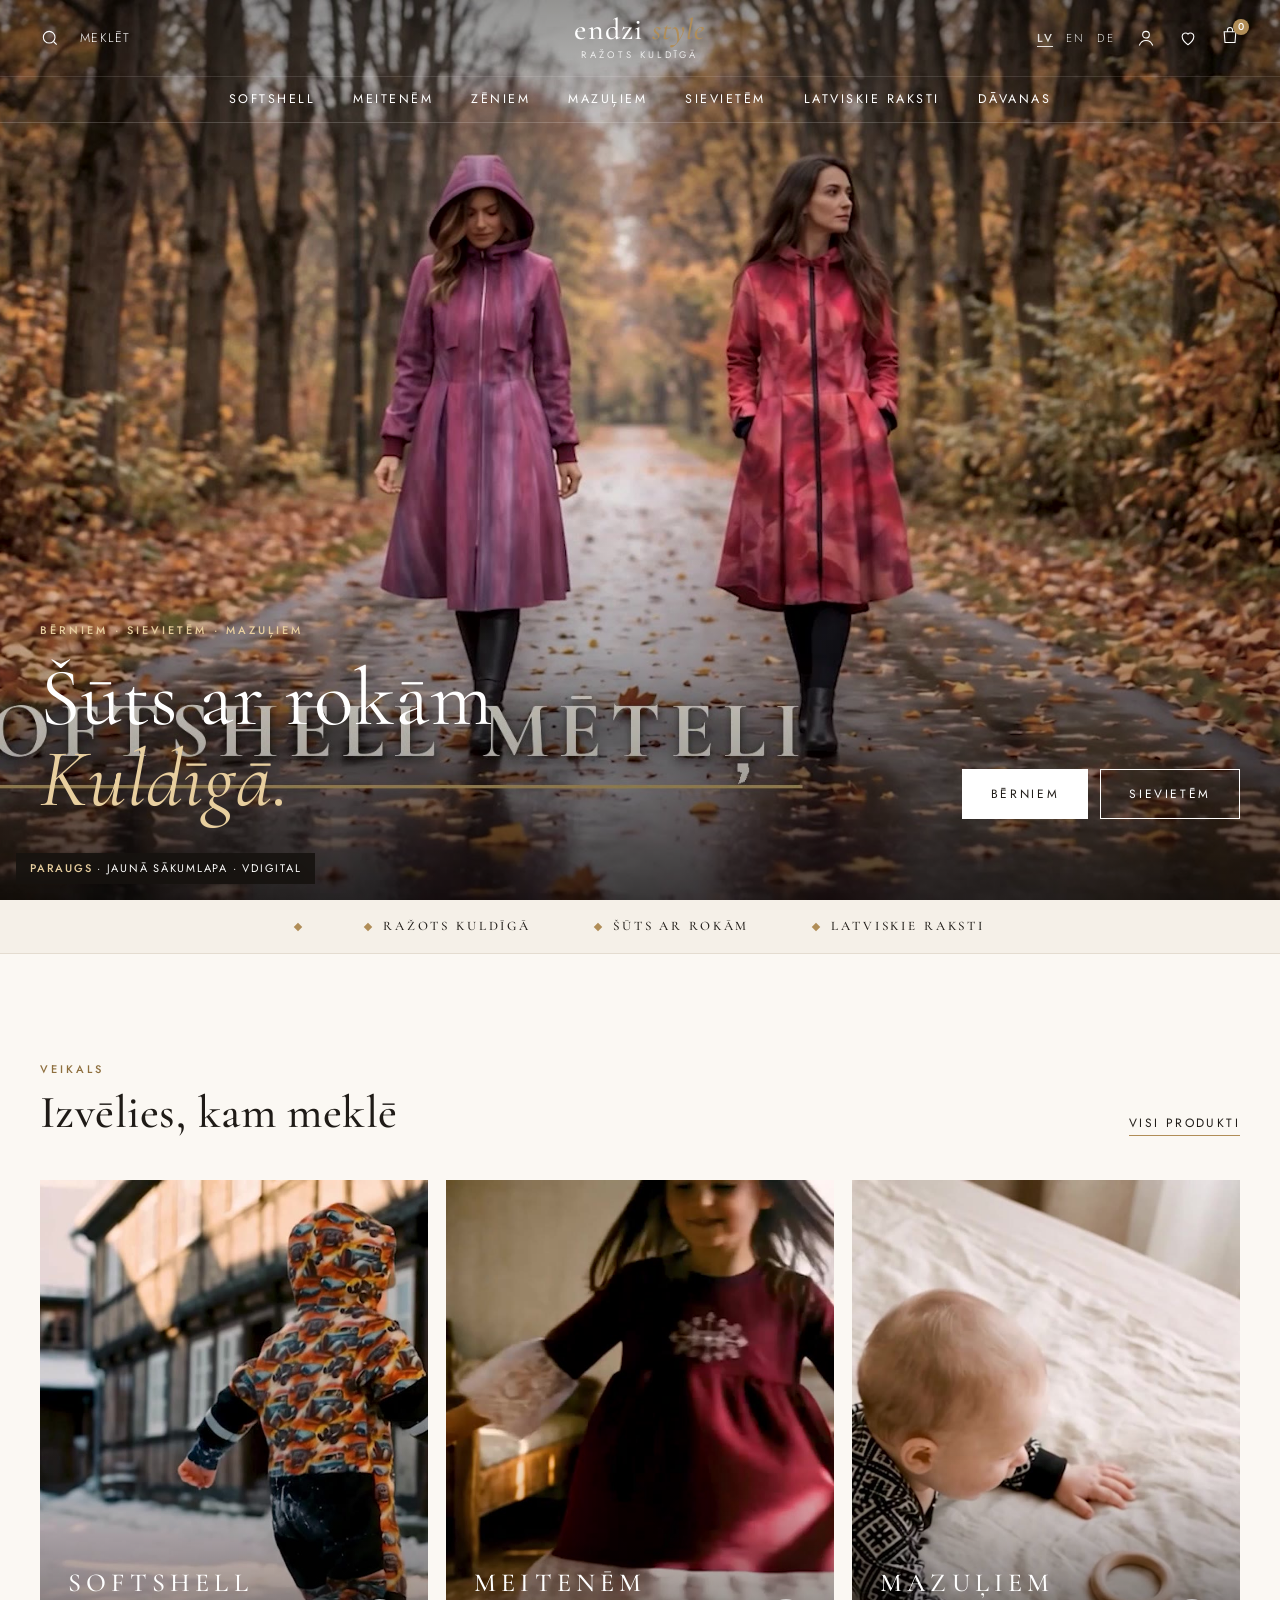
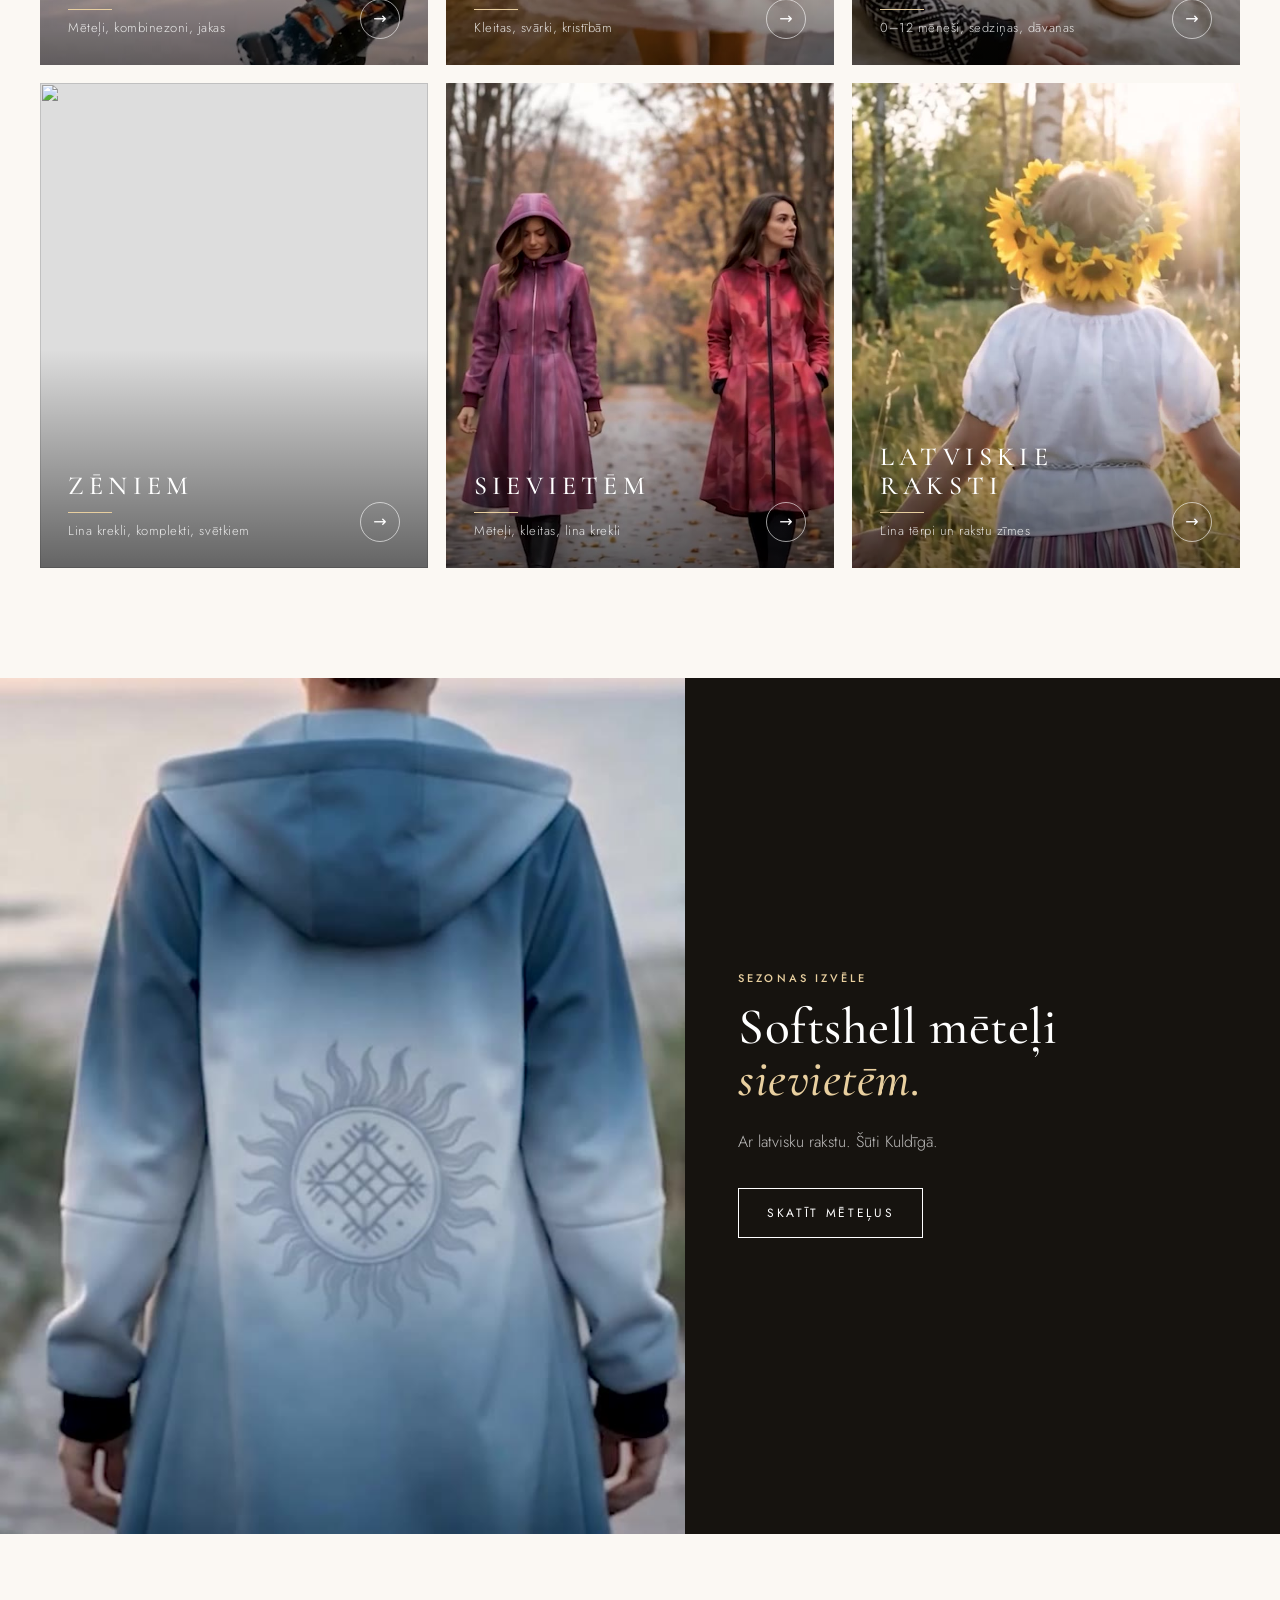
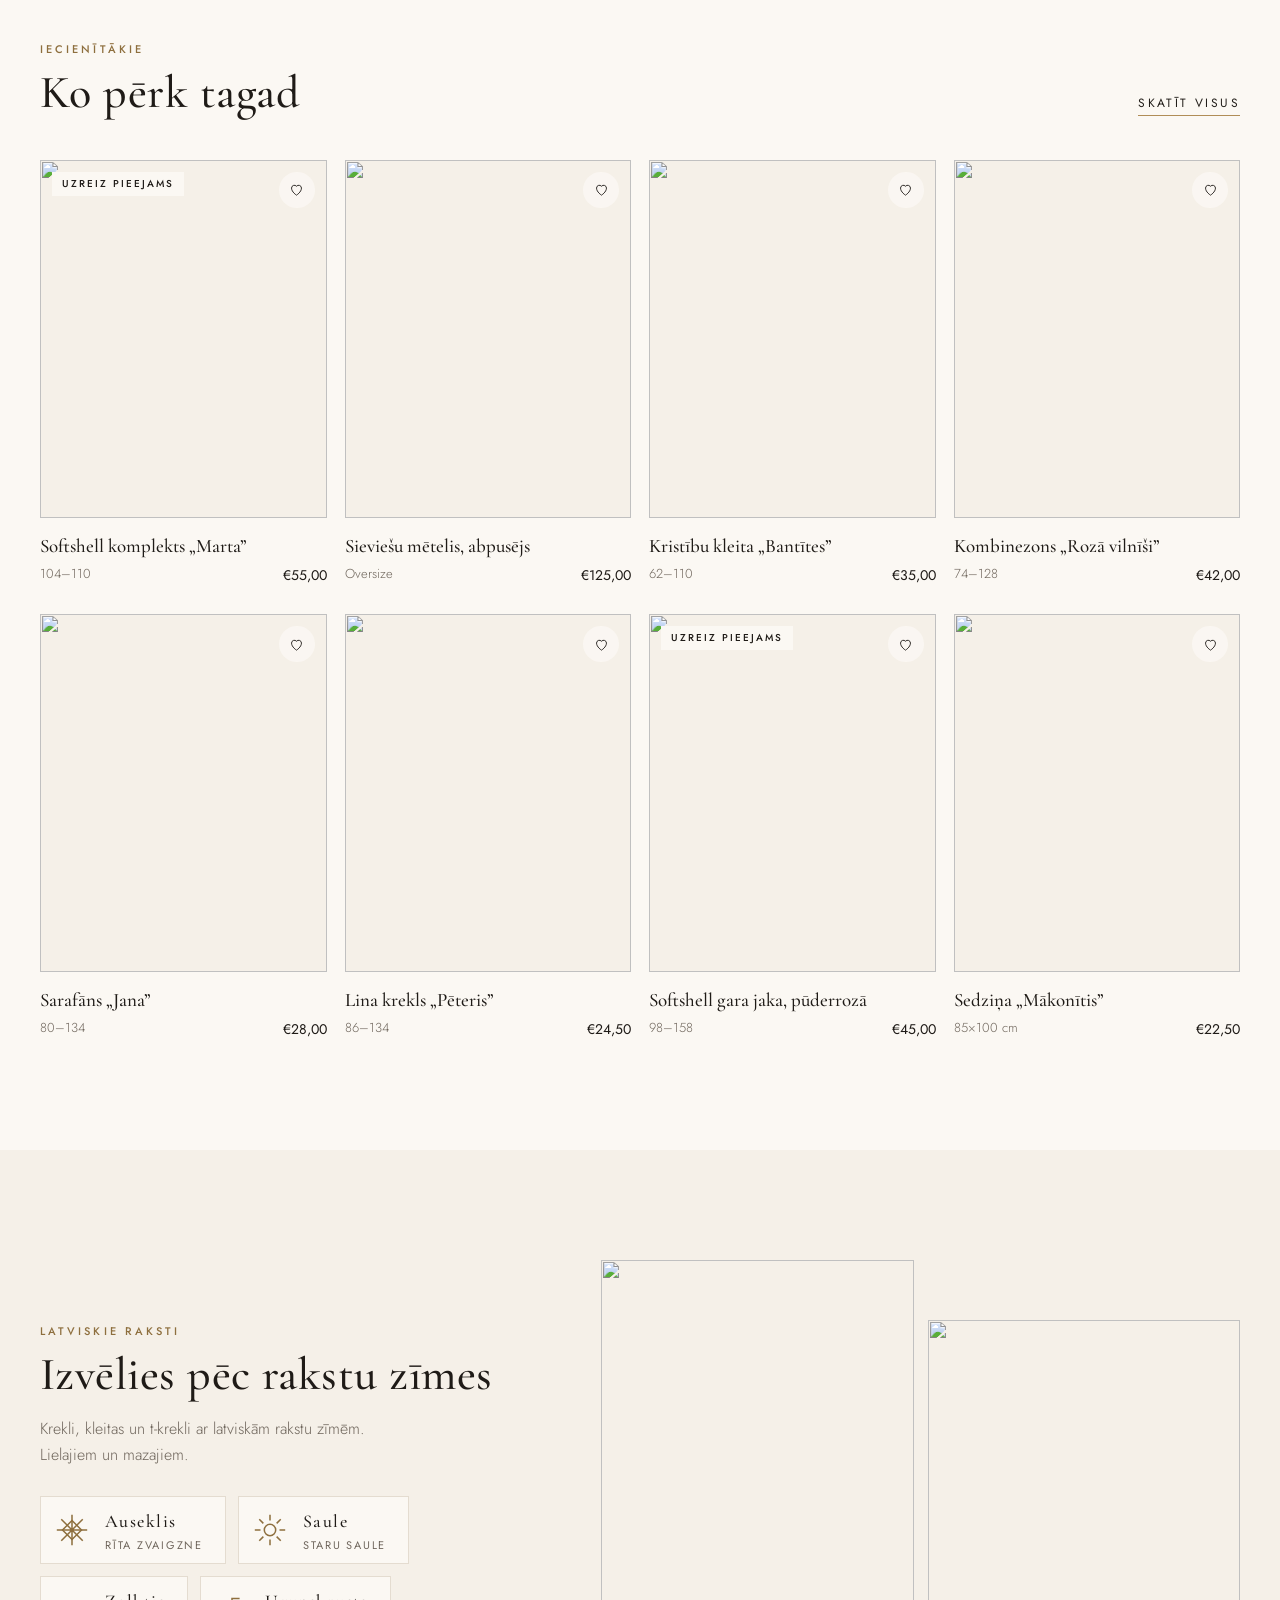
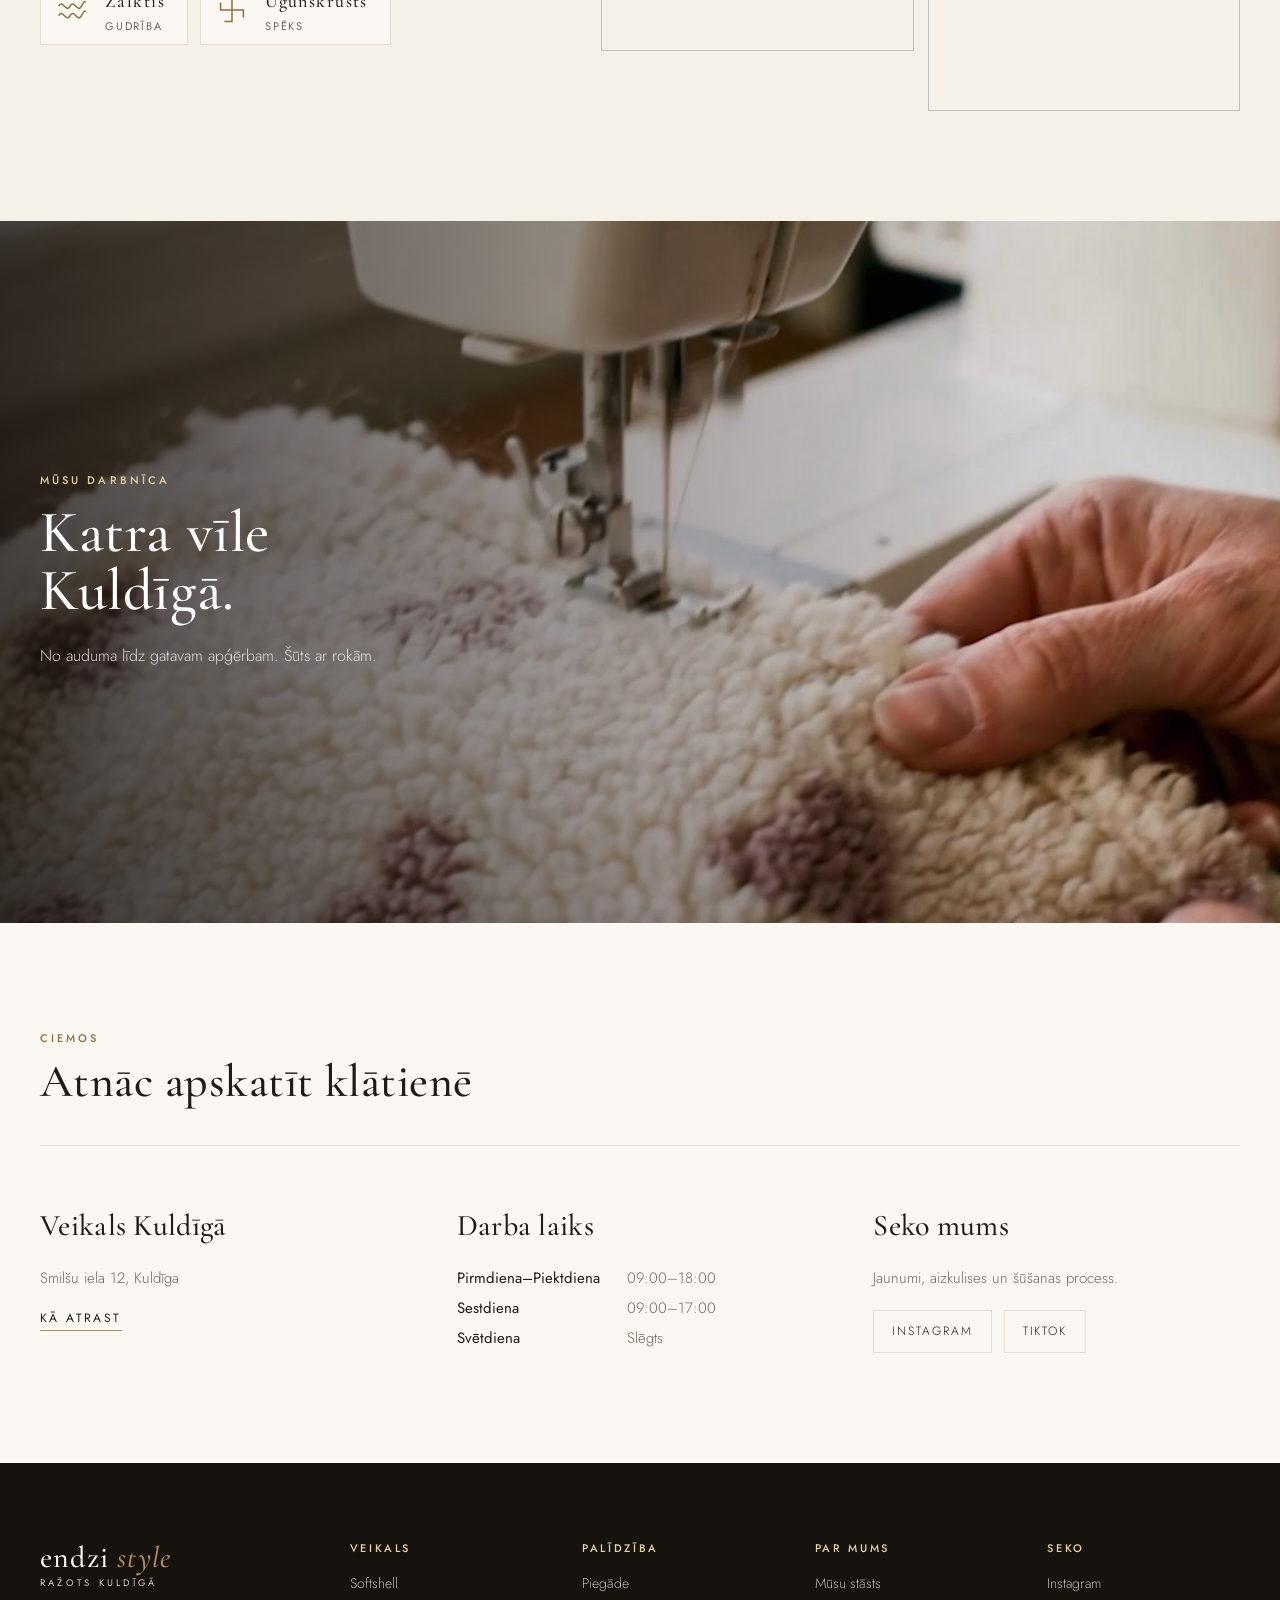
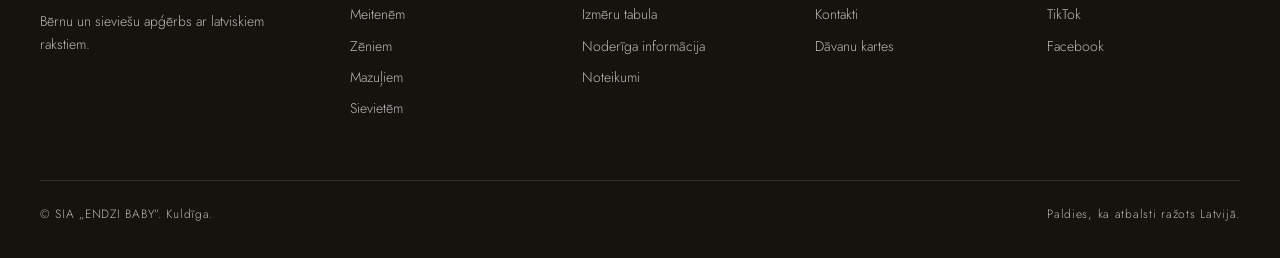
==== paraugi/endzistyle/index.html @ c37541f1 "Endzistyle homepage mockup (preview only, not linked from site) Co-Authored-By: Claude Opus 5.5 <nor" ====
<!doctype html>
<html lang="lv">
<head>
<meta charset="utf-8">
<meta name="robots" content="noindex,nofollow">
<meta name="viewport" content="width=device-width, initial-scale=1">
<title>Endzistyle — jaunās sākumlapas paraugs</title>
<link rel="preconnect" href="https://fonts.googleapis.com">
<link rel="preconnect" href="https://fonts.gstatic.com" crossorigin>
<link href="https://fonts.googleapis.com/css2?family=Cormorant+Garamond:ital,wght@0,400;0,500;0,600;1,400&family=Jost:wght@300;400;500&display=swap" rel="stylesheet">
<style>
:root{
  --cream:#F5F0E8; --paper:#FBF8F3; --ink:#1F1B17; --muted:#6F665C; --line:#E4DCD0;
  --gold:#B08D57; --gold-d:#8E6F3E; --dark:#16130F;
  --serif:"Cormorant Garamond",Georgia,serif; --sans:"Jost",system-ui,sans-serif;
}
*{box-sizing:border-box;margin:0;padding:0}
html{scroll-behavior:smooth}
body{background:var(--paper);color:var(--ink);font:300 16px/1.6 var(--sans);-webkit-font-smoothing:antialiased}
a{color:inherit;text-decoration:none}
img{display:block;width:100%;height:100%;object-fit:cover}
.wrap{max-width:1360px;margin:0 auto;padding:0 40px}
.eyebrow{font:500 11px/1 var(--sans);letter-spacing:.28em;text-transform:uppercase;color:var(--gold-d)}
h1,h2,h3{font-family:var(--serif);font-weight:500;letter-spacing:.01em}
.caps{font-family:var(--serif);text-transform:uppercase;letter-spacing:.18em;font-weight:500}

/* ---------- header ---------- */
header{position:fixed;inset:0 0 auto 0;z-index:50;transition:background .35s,color .35s,border-color .35s;color:#fff;border-bottom:1px solid rgba(255,255,255,.18)}
header.solid,header:hover{background:var(--paper);color:var(--ink);border-color:var(--line)}
.bar{display:grid;grid-template-columns:1fr auto 1fr;align-items:center;height:76px}
.logo{display:flex;flex-direction:column;align-items:center;line-height:1}
.logo .mark{font:500 30px/1 var(--serif);letter-spacing:.04em}
.logo .mark i{font-style:italic;color:var(--gold)}
.logo small{font:400 9.5px/1 var(--sans);letter-spacing:.34em;text-transform:uppercase;margin-top:6px;opacity:.8}
.tools{display:flex;justify-content:flex-end;gap:22px;align-items:center;font-size:13px}
.tools .lang{letter-spacing:.12em;font-size:11.5px;opacity:.85}
.tools .lang b{font-weight:500;border-bottom:1px solid currentColor}
.ico{width:20px;height:20px;stroke:currentColor;fill:none;stroke-width:1.3;cursor:pointer}
.cart{position:relative}
.cart span{position:absolute;top:-6px;right:-9px;background:var(--gold);color:#fff;font-size:10px;width:16px;height:16px;border-radius:50%;display:grid;place-items:center;font-weight:500}
.burger{display:none}
.left{display:flex;gap:20px;align-items:center;font-size:12.5px;letter-spacing:.1em;text-transform:uppercase}
nav.main{display:flex;justify-content:center;gap:38px;height:46px;align-items:center;border-top:1px solid rgba(255,255,255,.12)}
header.solid nav.main,header:hover nav.main{border-color:var(--line)}
nav.main>div{height:100%;display:flex;align-items:center}
nav.main>div>a{font:400 12.5px/1 var(--sans);letter-spacing:.2em;text-transform:uppercase;padding:6px 0;border-bottom:1px solid transparent;transition:border-color .2s}
nav.main>div:hover>a{border-color:var(--gold)}
nav.main .sale{color:var(--gold)}
.mega{position:absolute;left:0;right:0;top:122px;background:var(--paper);color:var(--ink);border-bottom:1px solid var(--line);opacity:0;visibility:hidden;transform:translateY(-6px);transition:.25s;box-shadow:0 30px 40px -30px rgba(0,0,0,.25)}
nav.main>div:hover .mega{opacity:1;visibility:visible;transform:none}
.mega .wrap{display:grid;grid-template-columns:1fr 1fr 1.1fr 1.1fr;gap:40px;padding-top:36px;padding-bottom:40px}
.mega h4{font:500 11px/1 var(--sans);letter-spacing:.26em;text-transform:uppercase;color:var(--gold-d);margin-bottom:18px}
.mega ul{list-style:none;display:grid;gap:11px;font-size:15px}
.mega ul a:hover{color:var(--gold-d)}
.mega .pic{position:relative;aspect-ratio:4/3;overflow:hidden}
.mega .pic span{position:absolute;left:16px;bottom:14px;color:#fff;font:500 15px/1 var(--serif);letter-spacing:.18em;text-transform:uppercase;text-shadow:0 1px 10px rgba(0,0,0,.4)}

/* ---------- hero ---------- */
.hero{position:relative;height:100vh;min-height:620px;background:var(--dark);overflow:hidden}
.hero video{position:absolute;inset:0;width:100%;height:100%;object-fit:cover}
.hero::after{content:"";position:absolute;inset:0;background:linear-gradient(180deg,rgba(0,0,0,.42) 0%,rgba(0,0,0,0) 30%,rgba(0,0,0,0) 55%,rgba(0,0,0,.5) 100%)}
.hero .copy{position:absolute;z-index:2;left:0;right:0;bottom:9vh;color:#fff}
.hero h1{font-size:clamp(44px,6.4vw,96px);line-height:.98;font-weight:400;max-width:12ch}
.hero h1 i{color:#E8CF9F}
.hero .row{display:flex;justify-content:space-between;align-items:flex-end;gap:30px;flex-wrap:wrap}
.btns{display:flex;gap:12px;flex-wrap:wrap}
.btn{display:inline-flex;align-items:center;gap:10px;height:50px;padding:0 28px;font:400 12px/1 var(--sans);letter-spacing:.22em;text-transform:uppercase;border:1px solid currentColor;transition:.25s}
.btn.fill{background:#fff;color:var(--ink);border-color:#fff}
.btn.fill:hover{background:var(--gold);border-color:var(--gold);color:#fff}
.btn.ghost:hover{background:rgba(255,255,255,.12)}
.btn.dark{background:var(--ink);color:#fff;border-color:var(--ink)}
.btn.dark:hover{background:var(--gold);border-color:var(--gold)}
.sound{position:absolute;z-index:3;right:40px;top:142px;color:#fff;font-size:11px;letter-spacing:.2em;text-transform:uppercase;opacity:.75;cursor:pointer;display:flex;gap:8px;align-items:center}

/* ---------- trust ---------- */
.trust{border-bottom:1px solid var(--line);background:var(--cream)}
.trust .wrap{display:flex;justify-content:center;gap:64px;padding-top:20px;padding-bottom:20px;flex-wrap:wrap}
.trust div{display:flex;align-items:center;gap:12px;font:500 13px/1 var(--serif);letter-spacing:.22em;text-transform:uppercase}
.trust div::before{content:"";width:6px;height:6px;background:var(--gold);transform:rotate(45deg)}

/* ---------- sections ---------- */
section{padding:110px 0}
.head{display:flex;justify-content:space-between;align-items:flex-end;margin-bottom:44px;gap:20px}
.head h2{font-size:clamp(34px,3.6vw,54px);line-height:1.02;margin-top:14px}
.link{font:400 12px/1 var(--sans);letter-spacing:.2em;text-transform:uppercase;border-bottom:1px solid var(--gold);padding-bottom:6px;white-space:nowrap}

/* categories */
.cats{display:grid;grid-template-columns:repeat(3,1fr);gap:18px}
.cat{position:relative;overflow:hidden;aspect-ratio:4/5;background:#ddd}
.cat img{transition:transform 1.2s cubic-bezier(.2,.7,.2,1)}
.cat:hover img{transform:scale(1.05)}
.cat::after{content:"";position:absolute;inset:0;background:linear-gradient(180deg,rgba(0,0,0,0) 55%,rgba(0,0,0,.55))}
.cat .t{position:absolute;z-index:2;left:28px;right:28px;bottom:26px;color:#fff;display:flex;justify-content:space-between;align-items:flex-end}
.cat h3{font-size:26px;letter-spacing:.2em;text-transform:uppercase;line-height:1.1}
.cat h3::after{content:"";display:block;width:44px;height:1px;background:#E8CF9F;margin-top:12px;transition:width .4s}
.cat:hover h3::after{width:90px}
.cat p{font-size:13px;opacity:.85;margin-top:8px;letter-spacing:.04em}
.cat .arr{width:40px;height:40px;border:1px solid rgba(255,255,255,.6);border-radius:50%;display:grid;place-items:center;flex:none;transition:.25s}
.cat:hover .arr{background:#fff;color:var(--ink)}

/* products */
.prods{display:grid;grid-template-columns:repeat(4,1fr);gap:28px 18px}
.p .img{position:relative;aspect-ratio:4/5;overflow:hidden;background:var(--cream)}
.p .img img{transition:transform .9s}
.p:hover .img img{transform:scale(1.04)}
.p .fav{position:absolute;top:12px;right:12px;width:36px;height:36px;border-radius:50%;background:rgba(251,248,243,.9);display:grid;place-items:center;cursor:pointer}
.p .fav.on svg{fill:var(--gold);stroke:var(--gold)}
.p .tag{position:absolute;left:12px;top:12px;background:var(--paper);font:500 10px/1 var(--sans);letter-spacing:.2em;text-transform:uppercase;padding:7px 10px}
.p .add{position:absolute;left:12px;right:12px;bottom:12px;height:44px;background:var(--ink);color:#fff;border:0;font:400 11px/1 var(--sans);letter-spacing:.22em;text-transform:uppercase;cursor:pointer;opacity:0;transform:translateY(8px);transition:.25s}
.p:hover .add{opacity:1;transform:none}
.p .add.done{background:var(--gold)}
.p h4{font:500 19px/1.25 var(--serif);margin-top:16px}
.p .meta{display:flex;justify-content:space-between;color:var(--muted);font-size:13px;margin-top:6px}
.p .meta b{color:var(--ink);font-weight:400;font-size:14px}

/* editorial split */
.split{display:grid;grid-template-columns:1.15fr 1fr;min-height:720px;background:var(--dark);color:#fff}
.split .media{position:relative;overflow:hidden}
.split .txt{display:flex;flex-direction:column;justify-content:center;padding:80px 9%}
.split h2{font-size:clamp(38px,4vw,62px);line-height:1;margin:18px 0 24px}
.split h2 i{color:#E8CF9F}
.split p{color:rgba(255,255,255,.72);max-width:42ch;margin-bottom:34px}
.split .btn{align-self:flex-start;color:#fff}
.split .btn:hover{background:#fff;color:var(--ink)}

/* raksti */
.raksti{background:var(--cream)}
.chips{display:flex;flex-wrap:wrap;gap:12px;margin-top:8px}
.chip{display:flex;align-items:center;gap:14px;padding:12px 22px 12px 12px;border:1px solid var(--line);background:var(--paper);transition:.2s}
.chip:hover{border-color:var(--gold)}
.chip svg{width:38px;height:38px;stroke:var(--gold-d);fill:none;stroke-width:1.6}
.chip span{font:500 18px/1 var(--serif);letter-spacing:.08em}
.chip small{display:block;font:400 11px/1 var(--sans);letter-spacing:.16em;text-transform:uppercase;color:var(--muted);margin-top:6px}
.raksti .grid{display:grid;grid-template-columns:1fr 1.3fr;gap:70px;align-items:center}
.raksti .ph{display:grid;grid-template-columns:1fr 1fr;gap:14px}
.raksti .ph div{aspect-ratio:4/5;overflow:hidden}
.raksti .ph div:nth-child(2){margin-top:60px}

/* story */
.story{position:relative;height:78vh;min-height:520px;overflow:hidden;color:#fff;display:flex;align-items:center}
.story img{position:absolute;inset:0}
.story::after{content:"";position:absolute;inset:0;background:linear-gradient(90deg,rgba(15,12,9,.78) 0%,rgba(15,12,9,.25) 60%,rgba(15,12,9,0) 100%)}
.story .wrap{position:relative;z-index:2;width:100%}
.story h2{font-size:clamp(40px,4.6vw,70px);line-height:1;max-width:11ch;margin:18px 0 22px}
.story p{max-width:40ch;color:rgba(255,255,255,.8)}

/* visit */
.visit .grid{display:grid;grid-template-columns:1fr 1fr 1fr;gap:50px;border-top:1px solid var(--line);padding-top:56px}
.visit h3{font-size:30px;margin-bottom:16px}
.visit p,.visit li{color:var(--muted);font-size:15px}
.visit ul{list-style:none;display:grid;gap:6px}
.visit li b{color:var(--ink);font-weight:400;display:inline-block;min-width:170px}
.social{display:flex;gap:12px;margin-top:20px}
.social a{border:1px solid var(--line);padding:11px 18px;font-size:12px;letter-spacing:.16em;text-transform:uppercase;transition:.2s}
.social a:hover{border-color:var(--gold);color:var(--gold-d)}

footer{background:var(--dark);color:rgba(255,255,255,.7);padding:80px 0 34px;font-size:14px}
footer .cols{display:grid;grid-template-columns:1.4fr repeat(4,1fr);gap:40px}
footer h5{font:500 11px/1 var(--sans);letter-spacing:.24em;text-transform:uppercase;color:#E8CF9F;margin-bottom:18px}
footer ul{list-style:none;display:grid;gap:9px}
footer a:hover{color:#fff}
footer .logo{align-items:flex-start;color:#fff}
footer .bottom{display:flex;justify-content:space-between;border-top:1px solid rgba(255,255,255,.12);margin-top:60px;padding-top:24px;font-size:12px;letter-spacing:.06em}

/* mockup label */
.mocklabel{position:fixed;left:16px;bottom:16px;z-index:60;background:rgba(22,19,15,.88);color:#fff;font:400 11px/1 var(--sans);letter-spacing:.16em;text-transform:uppercase;padding:10px 14px;backdrop-filter:blur(6px)}
.mocklabel b{color:#E8CF9F;font-weight:500}

/* drawer (mobile) */
.drawer{position:fixed;inset:0;z-index:70;background:var(--paper);transform:translateX(-100%);transition:transform .35s;overflow:auto;padding:24px 22px 40px}
.drawer.open{transform:none}
.drawer .x{display:flex;justify-content:space-between;align-items:center;margin-bottom:26px}
.drawer details{border-bottom:1px solid var(--line)}
.drawer summary{list-style:none;display:flex;justify-content:space-between;padding:18px 0;font:500 20px/1 var(--serif);letter-spacing:.16em;text-transform:uppercase;cursor:pointer}
.drawer summary::after{content:"+";font-family:var(--sans);font-weight:300;color:var(--gold-d)}
.drawer details[open] summary::after{content:"–"}
.drawer ul{list-style:none;padding:0 0 18px;display:grid;gap:12px;color:var(--muted)}

@media (max-width:1000px){
  .wrap{padding:0 20px}
  nav.main,.left .txtlink,.tools .lang{display:none}
  .burger{display:block}
  .bar{height:64px}
  .logo .mark{font-size:25px}
  .hero{height:88vh}
  .hero .copy{bottom:6vh}
  .btn{height:46px;padding:0 20px}
  .sound{top:80px;right:20px}
  .trust .wrap{gap:14px 26px;justify-content:flex-start}
  .trust div{font-size:11.5px}
  section{padding:70px 0}
  .head{flex-direction:column;align-items:flex-start;margin-bottom:28px}
  .cats{grid-template-columns:1fr 1fr;gap:10px}
  .cat .t{left:14px;right:14px;bottom:14px}
  .cat h3{font-size:16px;letter-spacing:.14em}
  .cat p,.cat .arr{display:none}
  .prods{grid-template-columns:1fr 1fr;gap:22px 10px}
  .p .add{opacity:1;transform:none;height:36px;font-size:10px;left:8px;right:8px;bottom:8px}
  .p h4{font-size:16px}
  .split{grid-template-columns:1fr}
  .split .media{aspect-ratio:4/5}
  .split .txt{padding:50px 20px 60px}
  .raksti .grid{grid-template-columns:1fr;gap:40px}
  .story{height:70vh}
  .story::after{background:linear-gradient(0deg,rgba(15,12,9,.85) 0%,rgba(15,12,9,.2) 75%)}
  .story .wrap{align-self:flex-end;padding-bottom:50px}
  .visit .grid{grid-template-columns:1fr;gap:34px}
  footer .cols{grid-template-columns:1fr 1fr}
  footer .bottom{flex-direction:column;gap:8px}
}
</style>
</head>
<body>

<!-- ===== HEADER ===== -->
<header id="hdr">
  <div class="wrap bar">
    <div class="left">
      <svg class="ico burger" id="burger" viewBox="0 0 24 24"><path d="M3 7h18M3 12h18M3 17h18"/></svg>
      <svg class="ico" viewBox="0 0 24 24"><circle cx="11" cy="11" r="7"/><path d="M20 20l-3.5-3.5"/></svg>
      <a class="txtlink" href="#">Meklēt</a>
    </div>
    <a class="logo" href="#"><span class="mark">endzi <i>style</i></span><small>Ražots Kuldīgā</small></a>
    <div class="tools">
      <span class="lang"><b>LV</b> &nbsp; EN &nbsp; DE</span>
      <svg class="ico" viewBox="0 0 24 24"><circle cx="12" cy="8" r="4"/><path d="M4 21c1.5-4 4.5-6 8-6s6.5 2 8 6"/></svg>
      <svg class="ico" viewBox="0 0 24 24"><path d="M12 20s-7-4.4-7-10a4 4 0 0 1 7-2.6A4 4 0 0 1 19 10c0 5.6-7 10-7 10z"/></svg>
      <span class="cart"><svg class="ico" viewBox="0 0 24 24"><path d="M5 8h14l-1 13H6L5 8z"/><path d="M9 8V6a3 3 0 0 1 6 0v2"/></svg><span id="cc">0</span></span>
    </div>
  </div>

  <nav class="main">
    <div><a href="#kategorijas">Softshell</a>
      <div class="mega"><div class="wrap">
        <div><h4>Bērniem</h4><ul><li><a href="#">Mēteļi meitenēm</a></li><li><a href="#">Jakas un komplekti zēniem</a></li><li><a href="#">Kombinezoni starpsezonai</a></li><li><a href="#">Kombinezoni ziemai ar oderi</a></li><li><a href="#">Bikses</a></li></ul></div>
        <div><h4>Pieaugušajiem</h4><ul><li><a href="#">Mēteļi sievietēm</a></li><li><a href="#">Jakas un vestes</a></li></ul><h4 style="margin-top:28px">Papildini</h4><ul><li><a href="#">Cimdi</a></li><li><a href="#">Zābaciņi</a></li><li><a href="#">Ķivercepures</a></li></ul></div>
        <a class="pic" href="#"><img src="img/cat-kombinezoni.jpg" alt=""><span>Bērniem</span></a>
        <a class="pic" href="#"><img src="img/cat-sievietem.jpg" alt=""><span>Sievietēm</span></a>
      </div></div>
    </div>
    <div><a href="#kategorijas">Meitenēm</a>
      <div class="mega"><div class="wrap">
        <div><h4>Apģērbs</h4><ul><li><a href="#">Kleitas un svārki</a></li><li><a href="#">Tautiskās lina kleitas</a></li><li><a href="#">Kleitas un sarafāni skolai</a></li><li><a href="#">Džemperi un jakas</a></li><li><a href="#">Legingi un bikses</a></li></ul></div>
        <div><h4>Svētkiem</h4><ul><li><a href="#">Kristību kleitas</a></li><li><a href="#">Ziedu vainadziņi</a></li><li><a href="#">Lina apkaklītes</a></li></ul></div>
        <a class="pic" href="#"><img src="img/cat-kleitas-meitenem.jpg" alt=""><span>Kleitas</span></a>
        <a class="pic" href="#"><img src="img/cat-lina.jpg" alt=""><span>Lina tērpi</span></a>
      </div></div>
    </div>
    <div><a href="#kategorijas">Zēniem</a>
      <div class="mega"><div class="wrap">
        <div><h4>Apģērbs</h4><ul><li><a href="#">Lina krekli</a></li><li><a href="#">Lina bikses un šorti</a></li><li><a href="#">Džemperi un hūdiji</a></li><li><a href="#">Apģērbu komplekti</a></li></ul></div>
        <div><h4>Svētkiem</h4><ul><li><a href="#">Kristību un svētku apģērbs</a></li></ul></div>
        <a class="pic" href="#"><img src="https://site-940310.mozfiles.com/files/940310/catitems/lt/0FF6FBB7-DA9F-49B4-AFC0-1FE496672E18-dc06fd47.jpg" alt=""><span>Lina krekli</span></a>
        <a class="pic" href="#"><img src="img/cat-kombinezoni.jpg" alt=""><span>Softshell</span></a>
      </div></div>
    </div>
    <div><a href="#kategorijas">Mazuļiem</a>
      <div class="mega"><div class="wrap">
        <div><h4>0–12 mēneši</h4><ul><li><a href="#">Jaundzimušo apģērbs</a></li><li><a href="#">Zābaciņi</a></li><li><a href="#">Cepurītes</a></li></ul></div>
        <div><h4>Dāvanas</h4><ul><li><a href="#">Sedziņas</a></li><li><a href="#">Tamborējumi un rotaļlietas</a></li><li><a href="#">Dāvanas raudzībām</a></li></ul></div>
        <a class="pic" href="#"><img src="img/cat-mazuli.jpg" alt=""><span>Mazuļiem</span></a>
        <a class="pic" href="#"><img src="https://site-940310.mozfiles.com/files/940310/catitems/lt/EE8B48D8-0C90-43D5-AED6-19B63461E010-6ff7b471.jpg" alt=""><span>Sedziņas</span></a>
      </div></div>
    </div>
    <div><a href="#kategorijas">Sievietēm</a>
      <div class="mega"><div class="wrap">
        <div><h4>Apģērbs</h4><ul><li><a href="#">Softshell mēteļi un jakas</a></li><li><a href="#">Kleitas</a></li><li><a href="#">Svārki, blūzes, džemperi</a></li><li><a href="#">Lina krekli</a></li></ul></div>
        <div><h4>Vīriešiem</h4><ul><li><a href="#">Softshell jakas</a></li><li><a href="#">T-krekli ar rakstu zīmēm</a></li><li><a href="#">Lina krekli</a></li></ul></div>
        <a class="pic" href="#"><img src="img/cat-meteli.jpg" alt=""><span>Mēteļi</span></a>
        <a class="pic" href="#"><img src="https://site-940310.mozfiles.com/files/940310/catitems/lt/IMG_9832-4ce59a11.jpeg" alt=""><span>Kleitas</span></a>
      </div></div>
    </div>
    <div><a href="#raksti">Latviskie raksti</a></div>
    <div><a href="#">Dāvanas</a>
      <div class="mega"><div class="wrap">
        <div><h4>Dāvanām</h4><ul><li><a href="#">Dāvanu kartes</a></li><li><a href="#">Krūzes ar apdruku</a></li><li><a href="#">Somas un lina maisiņi</a></li></ul></div>
        <div><h4>Vēl</h4><ul><li><a href="#">Audumi</a></li><li><a href="#">Pēdējie izmēri</a></li></ul></div>
        <a class="pic" href="#"><img src="img/cat-lina.jpg" alt=""><span>Vainadziņi</span></a>
        <a class="pic" href="#"><img src="img/cat-mazuli.jpg" alt=""><span>Raudzībām</span></a>
      </div></div>
    </div>
  </nav>
</header>

<!-- ===== HERO ===== -->
<section class="hero" style="padding:0">
  <video id="hv" autoplay muted loop playsinline poster="img/poster.jpg">
    <source src="hero-m.mp4" media="(max-width:900px)" type="video/mp4">
    <source src="hero.mp4" type="video/mp4">
  </video>
  <div class="copy"><div class="wrap row">
    <div>
      <div class="eyebrow" style="color:#E8CF9F;margin-bottom:22px">Bērniem · Sievietēm · Mazuļiem</div>
      <h1>Šūts ar rokām <i>Kuldīgā.</i></h1>
    </div>
    <div class="btns">
      <a class="btn fill" href="#kategorijas">Bērniem</a>
      <a class="btn ghost" href="#kategorijas">Sievietēm</a>
    </div>
  </div></div>
</section>

<div class="trust"><div class="wrap">
  <div>Ražots Kuldīgā</div><div>Šūts ar rokām</div><div>Latviskie raksti</div>
</div></div>

<!-- ===== CATEGORIES ===== -->
<section id="kategorijas"><div class="wrap">
  <div class="head">
    <div><div class="eyebrow">Veikals</div><h2>Izvēlies, kam meklē</h2></div>
    <a class="link" href="#">Visi produkti</a>
  </div>
  <div class="cats">
    <a class="cat" href="https://www.endzistyle.lv/veikals/softshell-produkti/" target="_blank"><img src="img/cat-kombinezoni.jpg" alt=""><div class="t"><div><h3>Softshell</h3><p>Mēteļi, kombinezoni, jakas</p></div><span class="arr">→</span></div></a>
    <a class="cat" href="https://www.endzistyle.lv/veikals/meitenem/" target="_blank"><img src="img/cat-kleitas-meitenem.jpg" alt=""><div class="t"><div><h3>Meitenēm</h3><p>Kleitas, svārki, kristībām</p></div><span class="arr">→</span></div></a>
    <a class="cat" href="https://www.endzistyle.lv/veikals/mazuliem-apgerbs-no-0-12menesi/" target="_blank"><img src="img/cat-mazuli.jpg" alt=""><div class="t"><div><h3>Mazuļiem</h3><p>0–12 mēneši, sedziņas, dāvanas</p></div><span class="arr">→</span></div></a>
    <a class="cat" href="https://www.endzistyle.lv/veikals/zeniem/" target="_blank"><img src="https://site-940310.mozfiles.com/files/940310/catitems/lt/0FF6FBB7-DA9F-49B4-AFC0-1FE496672E18-dc06fd47.jpg" alt=""><div class="t"><div><h3>Zēniem</h3><p>Lina krekli, komplekti, svētkiem</p></div><span class="arr">→</span></div></a>
    <a class="cat" href="https://www.endzistyle.lv/veikals/sievietem/" target="_blank"><img src="img/cat-meteli.jpg" alt=""><div class="t"><div><h3>Sievietēm</h3><p>Mēteļi, kleitas, lina krekli</p></div><span class="arr">→</span></div></a>
    <a class="cat" href="#raksti"><img src="img/cat-lina.jpg" alt=""><div class="t"><div><h3>Latviskie raksti</h3><p>Lina tērpi un rakstu zīmes</p></div><span class="arr">→</span></div></a>
  </div>
</div></section>

<!-- ===== EDITORIAL: softshell women ===== -->
<div class="split">
  <div class="media"><img src="img/cat-sievietem.jpg" alt="" style="object-position:50% 30%"></div>
  <div class="txt">
    <div class="eyebrow" style="color:#E8CF9F">Sezonas izvēle</div>
    <h2>Softshell mēteļi <i>sievietēm.</i></h2>
    <p>Ar latvisku rakstu. Šūti Kuldīgā.</p>
    <a class="btn" href="https://www.endzistyle.lv/veikals/category/softshell-jakas-un-meteli-sievietem/" target="_blank">Skatīt mēteļus</a>
  </div>
</div>

<!-- ===== PRODUCTS ===== -->
<section><div class="wrap">
  <div class="head">
    <div><div class="eyebrow">Iecienītākie</div><h2>Ko pērk tagad</h2></div>
    <a class="link" href="#">Skatīt visus</a>
  </div>
  <div class="prods" id="prods"></div>
</div></section>

<!-- ===== RAKSTI ===== -->
<section class="raksti" id="raksti"><div class="wrap grid">
  <div>
    <div class="eyebrow">Latviskie raksti</div>
    <h2 style="font-size:clamp(34px,3.6vw,54px);line-height:1.02;margin:14px 0 18px">Izvēlies pēc rakstu zīmes</h2>
    <p style="color:var(--muted);max-width:40ch;margin-bottom:28px">Krekli, kleitas un t-krekli ar latviskām rakstu zīmēm. Lielajiem un mazajiem.</p>
    <div class="chips">
      <a class="chip" href="#"><svg viewBox="0 0 40 40"><path d="M20 4v32M4 20h32M8.7 8.7l22.6 22.6M31.3 8.7L8.7 31.3"/><path d="M20 10l10 10-10 10-10-10z"/></svg><div><span>Auseklis</span><small>Rīta zvaigzne</small></div></a>
      <a class="chip" href="#"><svg viewBox="0 0 40 40"><circle cx="20" cy="20" r="6"/><path d="M20 4v6M20 30v6M4 20h6M30 20h6M8.7 8.7l4.3 4.3M27 27l4.3 4.3M31.3 8.7L27 13M13 27l-4.3 4.3"/></svg><div><span>Saule</span><small>Staru saule</small></div></a>
      <a class="chip" href="#"><svg viewBox="0 0 40 40"><path d="M6 26c4-8 8 8 12 0s8 8 12 0 4-4 4-4"/><path d="M6 16c4-8 8 8 12 0s8 8 12 0 4-4 4-4"/></svg><div><span>Zalktis</span><small>Gudrība</small></div></a>
      <a class="chip" href="#"><svg viewBox="0 0 40 40"><path d="M20 20V8h8M20 20h12v8M20 20v12h-8M20 20H8v-8"/></svg><div><span>Ugunskrusts</span><small>Spēks</small></div></a>
    </div>
  </div>
  <div class="ph">
    <div><img src="https://site-940310.mozfiles.com/files/940310/catitems/lt/IMG_3394-4f7fccfa.jpg" alt=""></div>
    <div><img src="https://site-940310.mozfiles.com/files/940310/catitems/lt/IMG_3534-289139a2.jpg" alt=""></div>
  </div>
</div></section>

<!-- ===== STORY ===== -->
<div class="story">
  <img src="img/story-sewing.jpg" alt="">
  <div class="wrap">
    <div class="eyebrow" style="color:#E8CF9F">Mūsu darbnīca</div>
    <h2>Katra vīle Kuldīgā.</h2>
    <p>No auduma līdz gatavam apģērbam. Šūts ar rokām.</p>
  </div>
</div>

<!-- ===== VISIT ===== -->
<section class="visit"><div class="wrap">
  <div class="head" style="margin-bottom:0"><div><div class="eyebrow">Ciemos</div><h2>Atnāc apskatīt klātienē</h2></div></div>
  <div class="grid" style="margin-top:40px">
    <div><h3>Veikals Kuldīgā</h3><p>Smilšu iela 12, Kuldīga</p><a class="link" style="display:inline-block;margin-top:22px" href="#">Kā atrast</a></div>
    <div><h3>Darba laiks</h3><ul><li><b>Pirmdiena–Piektdiena</b>09:00–18:00</li><li><b>Sestdiena</b>09:00–17:00</li><li><b>Svētdiena</b>Slēgts</li></ul></div>
    <div><h3>Seko mums</h3><p>Jaunumi, aizkulises un šūšanas process.</p><div class="social"><a href="https://www.instagram.com/endzistyle/" target="_blank">Instagram</a><a href="https://www.tiktok.com/@endzibaby" target="_blank">TikTok</a></div></div>
  </div>
</div></section>

<footer><div class="wrap">
  <div class="cols">
    <div><div class="logo"><span class="mark">endzi <i>style</i></span><small>Ražots Kuldīgā</small></div><p style="margin-top:22px;max-width:28ch">Bērnu un sieviešu apģērbs ar latviskiem rakstiem.</p></div>
    <div><h5>Veikals</h5><ul><li><a href="#">Softshell</a></li><li><a href="#">Meitenēm</a></li><li><a href="#">Zēniem</a></li><li><a href="#">Mazuļiem</a></li><li><a href="#">Sievietēm</a></li></ul></div>
    <div><h5>Palīdzība</h5><ul><li><a href="#">Piegāde</a></li><li><a href="#">Izmēru tabula</a></li><li><a href="#">Noderīga informācija</a></li><li><a href="#">Noteikumi</a></li></ul></div>
    <div><h5>Par mums</h5><ul><li><a href="#">Mūsu stāsts</a></li><li><a href="#">Kontakti</a></li><li><a href="#">Dāvanu kartes</a></li></ul></div>
    <div><h5>Seko</h5><ul><li><a href="#">Instagram</a></li><li><a href="#">TikTok</a></li><li><a href="#">Facebook</a></li></ul></div>
  </div>
  <div class="bottom"><span>© SIA „ENDZI BABY”. Kuldīga.</span><span>Paldies, ka atbalsti ražots Latvijā.</span></div>
</div></footer>

<!-- mobile drawer -->
<div class="drawer" id="drawer">
  <div class="x"><div class="logo" style="align-items:flex-start"><span class="mark" style="font-size:24px">endzi <i>style</i></span></div><svg class="ico" id="close" viewBox="0 0 24 24"><path d="M5 5l14 14M19 5L5 19"/></svg></div>
  <details open><summary>Softshell</summary><ul><li>Mēteļi meitenēm</li><li>Jakas un komplekti zēniem</li><li>Kombinezoni</li><li>Bikses</li><li>Mēteļi sievietēm</li><li>Cimdi un zābaciņi</li></ul></details>
  <details><summary>Meitenēm</summary><ul><li>Kleitas un svārki</li><li>Tautiskās lina kleitas</li><li>Kristību kleitas</li><li>Džemperi un jakas</li></ul></details>
  <details><summary>Zēniem</summary><ul><li>Lina krekli</li><li>Lina bikses un šorti</li><li>Kristību un svētku apģērbs</li></ul></details>
  <details><summary>Mazuļiem</summary><ul><li>Jaundzimušo apģērbs</li><li>Sedziņas</li><li>Dāvanas raudzībām</li></ul></details>
  <details><summary>Sievietēm</summary><ul><li>Softshell mēteļi</li><li>Kleitas</li><li>Lina krekli</li><li>Vīriešiem</li></ul></details>
  <details><summary>Latviskie raksti</summary><ul><li>Auseklis</li><li>Saule</li><li>Zalktis</li><li>Ugunskrusts</li></ul></details>
  <details><summary>Dāvanas</summary><ul><li>Dāvanu kartes</li><li>Krūzes</li><li>Somas un maisiņi</li></ul></details>
</div>

<div class="mocklabel"><b>Paraugs</b> · Jaunā sākumlapa · Vdigital</div>

<script>
const B='https://site-940310.mozfiles.com/files/940310/catitems/lt/';
const P=[
 ['IMG_5665-7f9c5be6.jpg','Softshell komplekts „Marta”','104–110',55,'Uzreiz pieejams'],
 ['IMG_0023-5fc4a54b.jpg','Sieviešu mētelis, abpusējs','Oversize',125,''],
 ['IMG_1387-c308ef55.jpeg','Kristību kleita „Bantītes”','62–110',35,''],
 ['IMG_9451-a7da6566.jpeg','Kombinezons „Rozā vilnīši”','74–128',42,''],
 ['IMG_3534-289139a2.jpg','Sarafāns „Jana”','80–134',28,''],
 ['0FF6FBB7-DA9F-49B4-AFC0-1FE496672E18-dc06fd47.jpg','Lina krekls „Pēteris”','86–134',24.5,''],
 ['IMG_5184-321e87b8.jpeg','Softshell gara jaka, pūderrozā','98–158',45,'Uzreiz pieejams'],
 ['EE8B48D8-0C90-43D5-AED6-19B63461E010-6ff7b471.jpg','Sedziņa „Mākonītis”','85×100 cm',22.5,'']
];
const heart='<svg class="ico" viewBox="0 0 24 24" style="width:17px;height:17px"><path d="M12 20s-7-4.4-7-10a4 4 0 0 1 7-2.6A4 4 0 0 1 19 10c0 5.6-7 10-7 10z"/></svg>';
document.getElementById('prods').innerHTML=P.map(p=>`<div class="p"><div class="img"><img loading="lazy" src="${B+p[0]}" alt="">${p[4]?`<span class="tag">${p[4]}</span>`:''}<span class="fav">${heart}</span><button class="add">Ielikt grozā</button></div><h4>${p[1]}</h4><div class="meta"><span>${p[2]}</span><b>€${p[3].toFixed(2).replace('.',',')}</b></div></div>`).join('');
let n=0;const cc=document.getElementById('cc');
document.querySelectorAll('.add').forEach(b=>b.onclick=()=>{cc.textContent=++n;b.textContent='Grozā ✓';b.classList.add('done')});
document.querySelectorAll('.fav').forEach(f=>f.onclick=()=>f.classList.toggle('on'));
const h=document.getElementById('hdr');const s=()=>h.classList.toggle('solid',scrollY>60);addEventListener('scroll',s);s();
const d=document.getElementById('drawer');document.getElementById('burger').onclick=()=>d.classList.add('open');document.getElementById('close').onclick=()=>d.classList.remove('open');
</script>
</body>
</html>
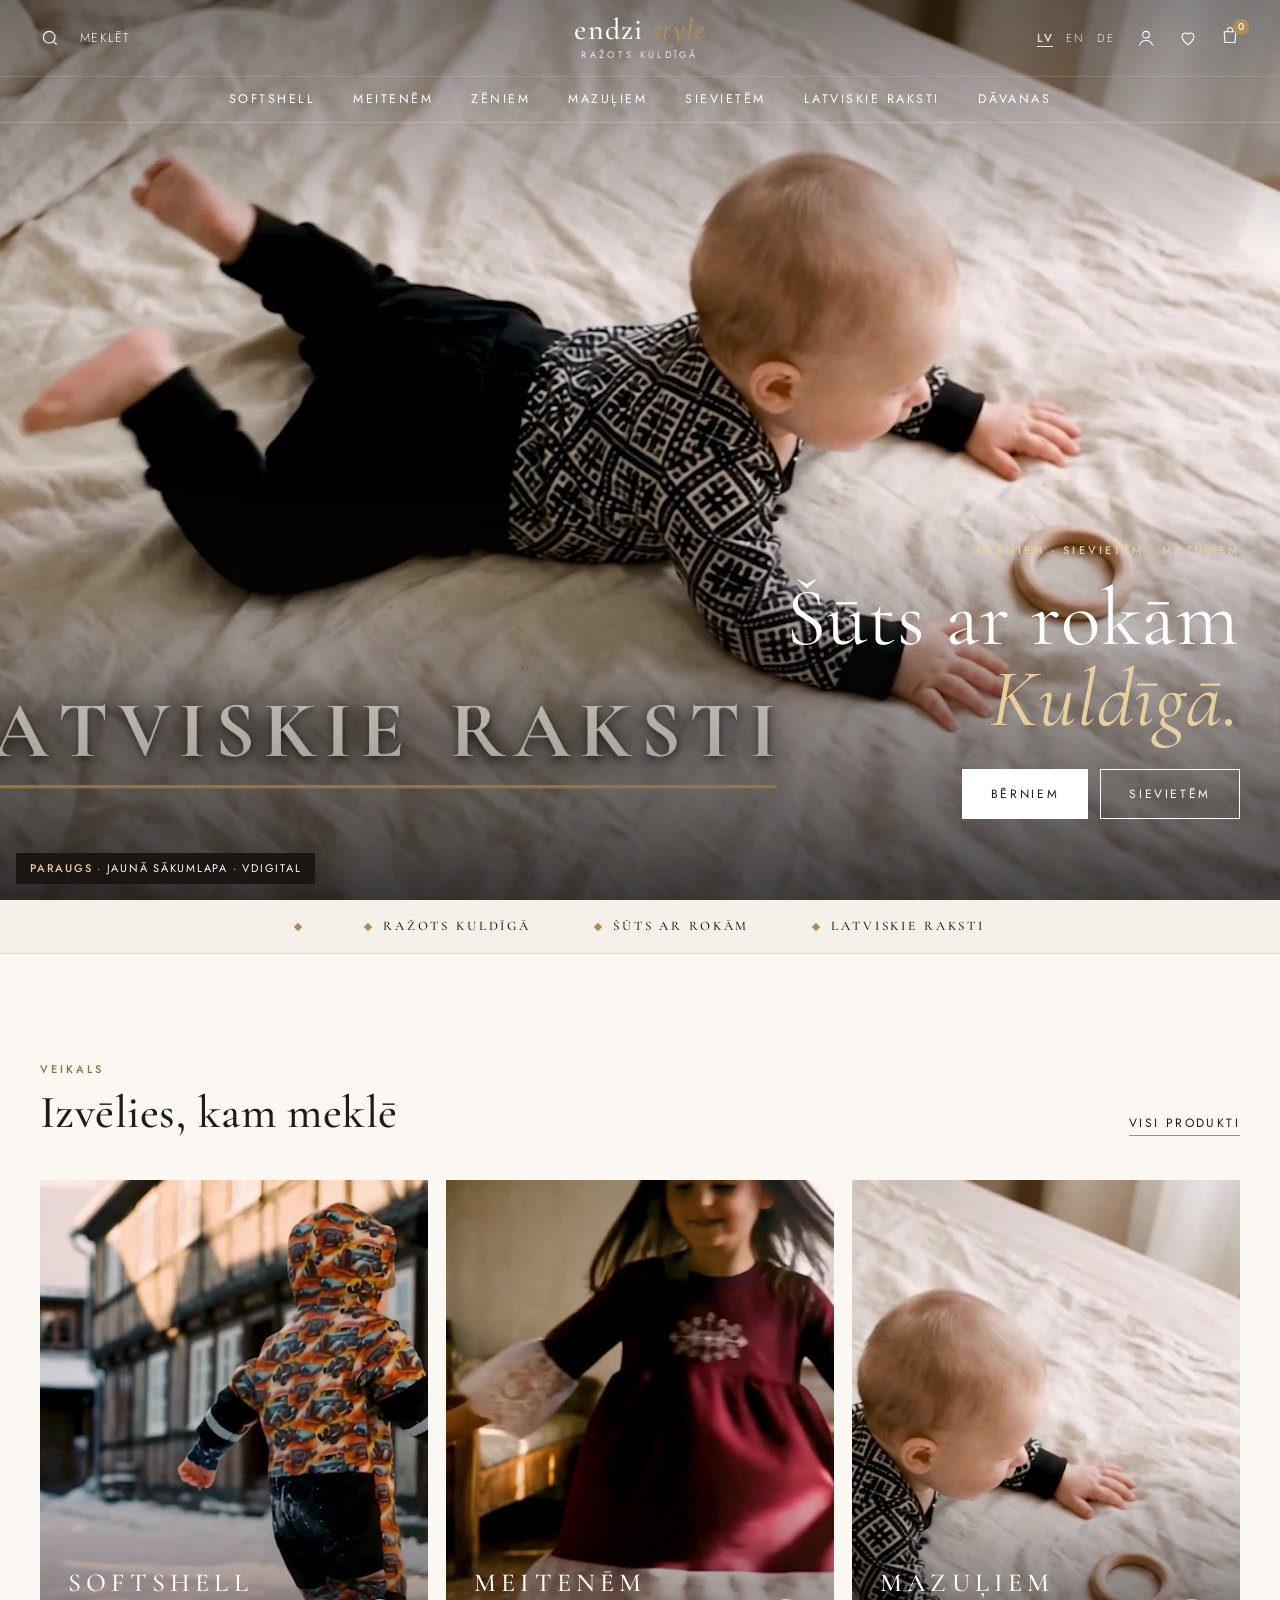
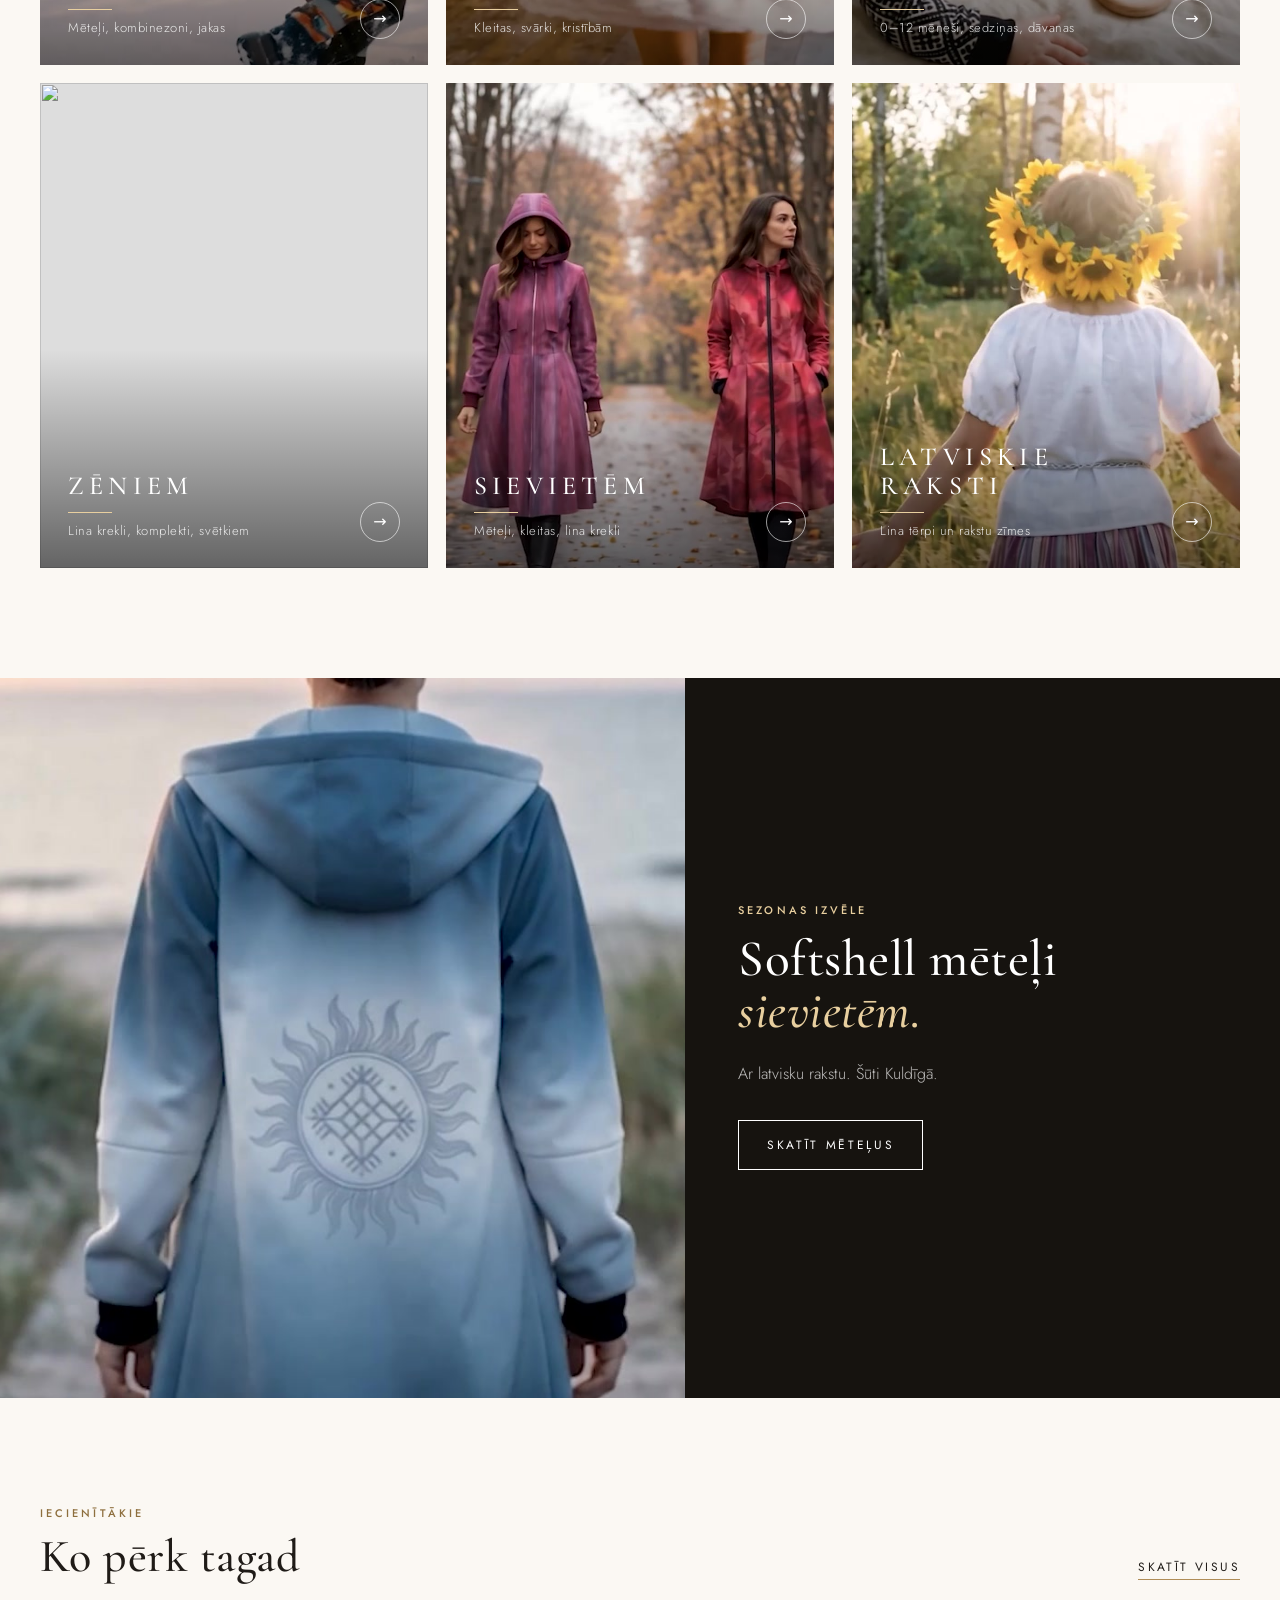
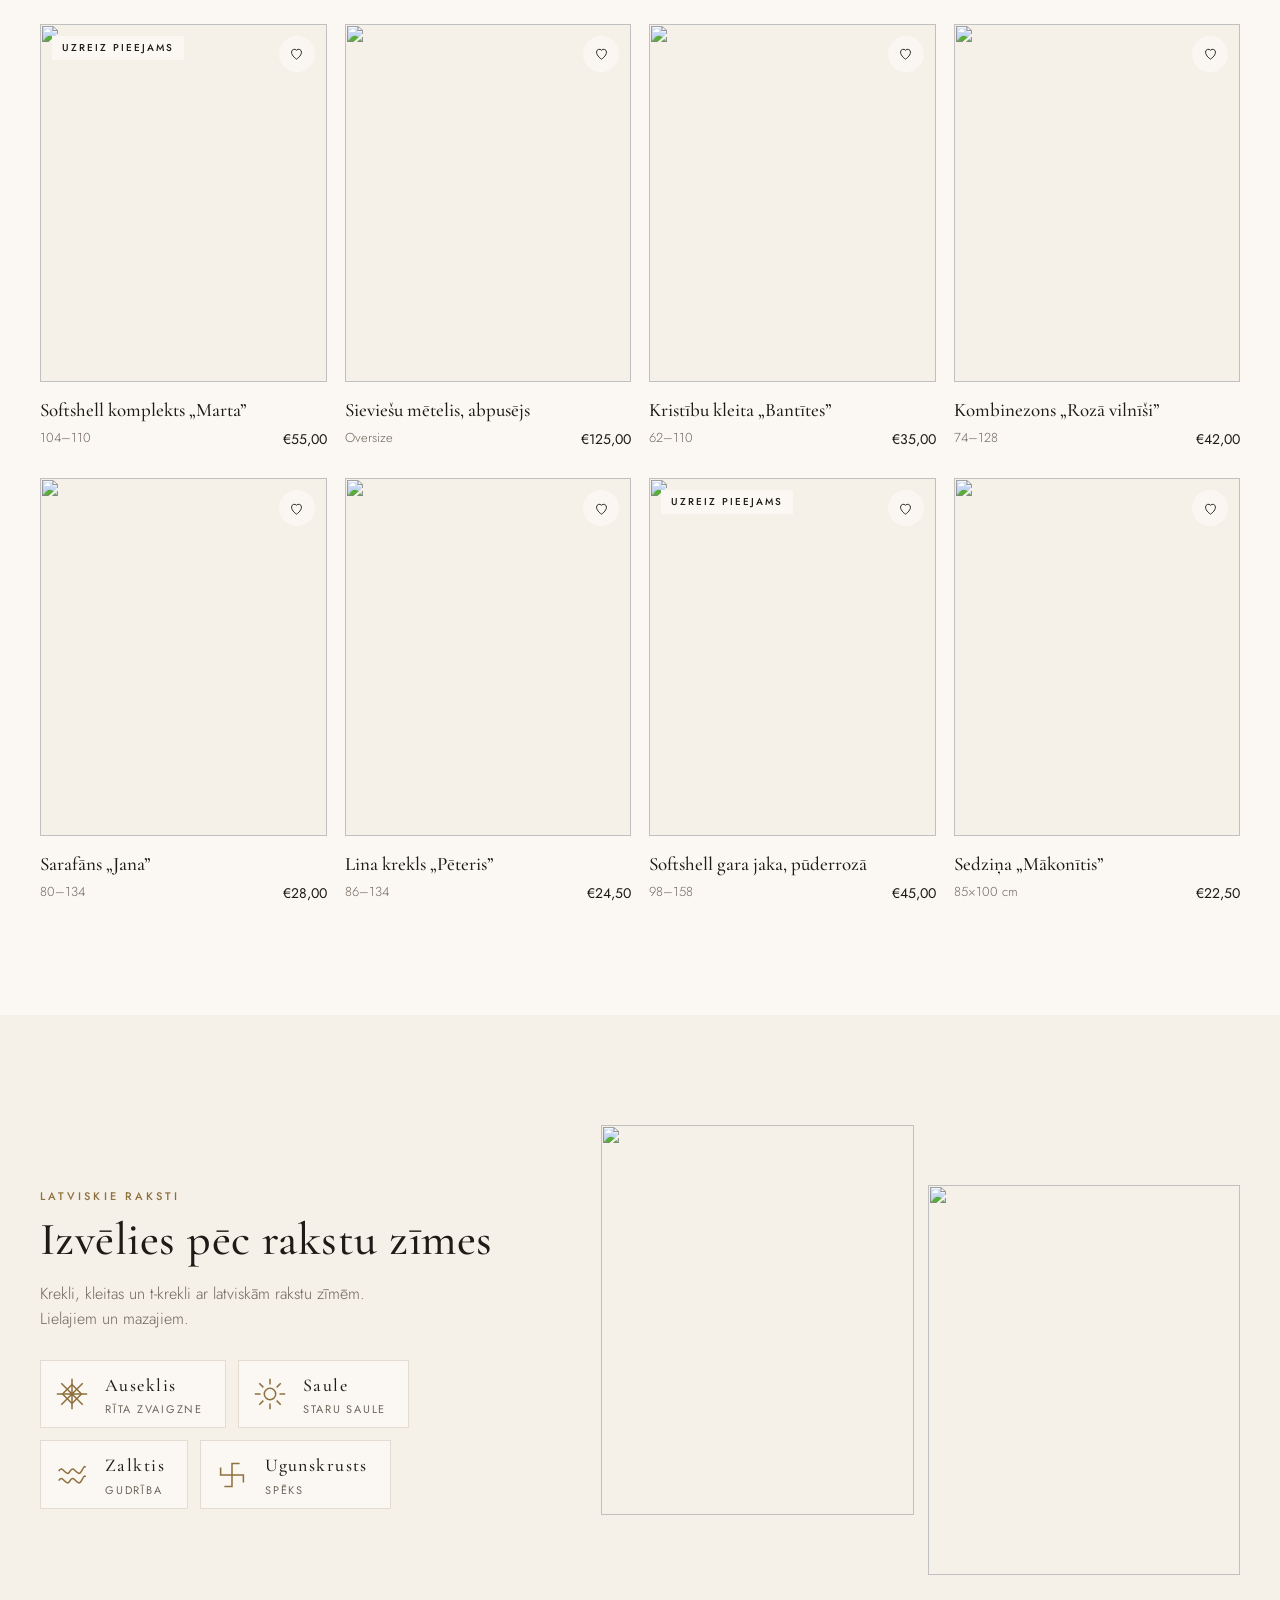
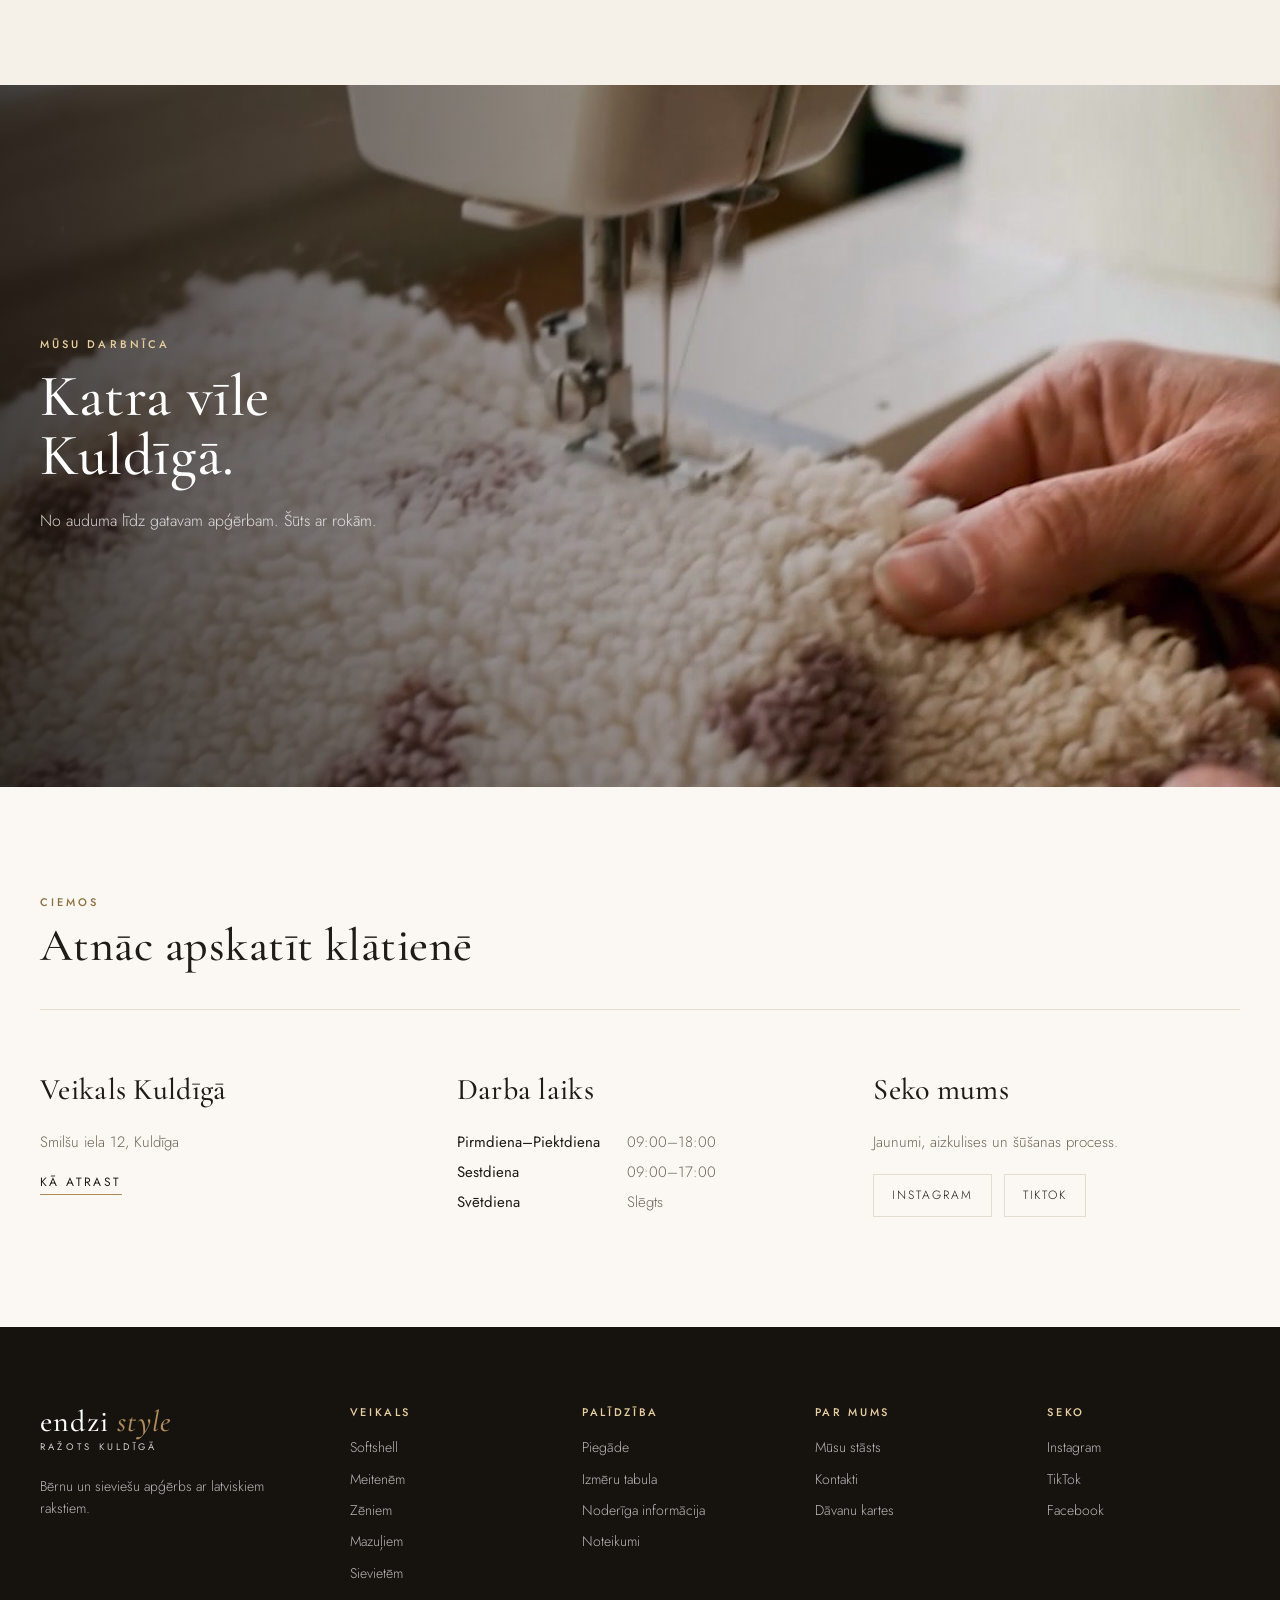
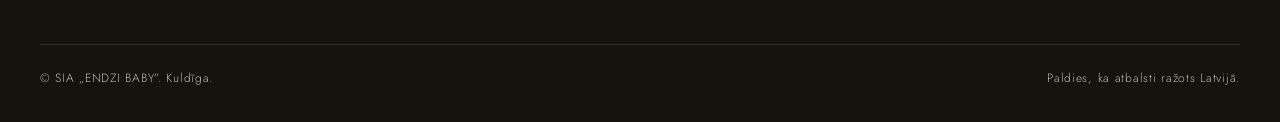
==== commit c080ba54: "Endzistyle mockup: trimmed hero, sewing loop, phone hero, sharper coat image Co-Authored-By: Claude " ====
--- a/paraugi/endzistyle/index.html
+++ b/paraugi/endzistyle/index.html
@@ -62,7 +62,8 @@
 .hero .copy{position:absolute;z-index:2;left:0;right:0;bottom:9vh;color:#fff}
 .hero h1{font-size:clamp(44px,6.4vw,96px);line-height:.98;font-weight:400;max-width:12ch}
 .hero h1 i{color:#E8CF9F}
-.hero .row{display:flex;justify-content:space-between;align-items:flex-end;gap:30px;flex-wrap:wrap}
+.hero .row{display:flex;flex-direction:column;align-items:flex-end;text-align:right;gap:30px}
+.hero h1{margin-left:auto}
 .btns{display:flex;gap:12px;flex-wrap:wrap}
 .btn{display:inline-flex;align-items:center;gap:10px;height:50px;padding:0 28px;font:400 12px/1 var(--sans);letter-spacing:.22em;text-transform:uppercase;border:1px solid currentColor;transition:.25s}
 .btn.fill{background:#fff;color:var(--ink);border-color:#fff}
@@ -138,7 +139,7 @@
 
 /* story */
 .story{position:relative;height:78vh;min-height:520px;overflow:hidden;color:#fff;display:flex;align-items:center}
-.story img{position:absolute;inset:0}
+.story video{position:absolute;inset:0}
 .story::after{content:"";position:absolute;inset:0;background:linear-gradient(90deg,rgba(15,12,9,.78) 0%,rgba(15,12,9,.25) 60%,rgba(15,12,9,0) 100%)}
 .story .wrap{position:relative;z-index:2;width:100%}
 .story h2{font-size:clamp(40px,4.6vw,70px);line-height:1;max-width:11ch;margin:18px 0 22px}
@@ -182,8 +183,13 @@
   .burger{display:block}
   .bar{height:64px}
   .logo .mark{font-size:25px}
-  .hero{height:88vh}
-  .hero .copy{bottom:6vh}
+  .hero{height:auto;min-height:0;padding-top:64px!important}
+  .hero video{position:relative;height:auto;aspect-ratio:16/9}
+  .hero::after{display:none}
+  .hero .copy{position:relative;bottom:auto;padding:34px 0 40px}
+  .hero .row{align-items:flex-start;text-align:left}
+  .hero h1{margin-left:0;font-size:46px}
+  header:not(.solid){background:var(--dark)}
   .btn{height:46px;padding:0 20px}
   .sound{top:80px;right:20px}
   .trust .wrap{gap:14px 26px;justify-content:flex-start}
@@ -234,16 +240,16 @@
       <div class="mega"><div class="wrap">
         <div><h4>Bērniem</h4><ul><li><a href="#">Mēteļi meitenēm</a></li><li><a href="#">Jakas un komplekti zēniem</a></li><li><a href="#">Kombinezoni starpsezonai</a></li><li><a href="#">Kombinezoni ziemai ar oderi</a></li><li><a href="#">Bikses</a></li></ul></div>
         <div><h4>Pieaugušajiem</h4><ul><li><a href="#">Mēteļi sievietēm</a></li><li><a href="#">Jakas un vestes</a></li></ul><h4 style="margin-top:28px">Papildini</h4><ul><li><a href="#">Cimdi</a></li><li><a href="#">Zābaciņi</a></li><li><a href="#">Ķivercepures</a></li></ul></div>
-        <a class="pic" href="#"><img src="img/cat-kombinezoni.jpg" alt=""><span>Bērniem</span></a>
-        <a class="pic" href="#"><img src="img/cat-sievietem.jpg" alt=""><span>Sievietēm</span></a>
+        <a class="pic" href="#"><img src="/paraugi/endzistyle/img/cat-kombinezoni.jpg" alt=""><span>Bērniem</span></a>
+        <a class="pic" href="#"><img src="/paraugi/endzistyle/img/cat-sievietem.jpg" alt=""><span>Sievietēm</span></a>
       </div></div>
     </div>
     <div><a href="#kategorijas">Meitenēm</a>
       <div class="mega"><div class="wrap">
         <div><h4>Apģērbs</h4><ul><li><a href="#">Kleitas un svārki</a></li><li><a href="#">Tautiskās lina kleitas</a></li><li><a href="#">Kleitas un sarafāni skolai</a></li><li><a href="#">Džemperi un jakas</a></li><li><a href="#">Legingi un bikses</a></li></ul></div>
         <div><h4>Svētkiem</h4><ul><li><a href="#">Kristību kleitas</a></li><li><a href="#">Ziedu vainadziņi</a></li><li><a href="#">Lina apkaklītes</a></li></ul></div>
-        <a class="pic" href="#"><img src="img/cat-kleitas-meitenem.jpg" alt=""><span>Kleitas</span></a>
-        <a class="pic" href="#"><img src="img/cat-lina.jpg" alt=""><span>Lina tērpi</span></a>
+        <a class="pic" href="#"><img src="/paraugi/endzistyle/img/cat-kleitas-meitenem.jpg" alt=""><span>Kleitas</span></a>
+        <a class="pic" href="#"><img src="/paraugi/endzistyle/img/cat-lina.jpg" alt=""><span>Lina tērpi</span></a>
       </div></div>
     </div>
     <div><a href="#kategorijas">Zēniem</a>
@@ -251,14 +257,14 @@
         <div><h4>Apģērbs</h4><ul><li><a href="#">Lina krekli</a></li><li><a href="#">Lina bikses un šorti</a></li><li><a href="#">Džemperi un hūdiji</a></li><li><a href="#">Apģērbu komplekti</a></li></ul></div>
         <div><h4>Svētkiem</h4><ul><li><a href="#">Kristību un svētku apģērbs</a></li></ul></div>
         <a class="pic" href="#"><img src="https://site-940310.mozfiles.com/files/940310/catitems/lt/0FF6FBB7-DA9F-49B4-AFC0-1FE496672E18-dc06fd47.jpg" alt=""><span>Lina krekli</span></a>
-        <a class="pic" href="#"><img src="img/cat-kombinezoni.jpg" alt=""><span>Softshell</span></a>
+        <a class="pic" href="#"><img src="/paraugi/endzistyle/img/cat-kombinezoni.jpg" alt=""><span>Softshell</span></a>
       </div></div>
     </div>
     <div><a href="#kategorijas">Mazuļiem</a>
       <div class="mega"><div class="wrap">
         <div><h4>0–12 mēneši</h4><ul><li><a href="#">Jaundzimušo apģērbs</a></li><li><a href="#">Zābaciņi</a></li><li><a href="#">Cepurītes</a></li></ul></div>
         <div><h4>Dāvanas</h4><ul><li><a href="#">Sedziņas</a></li><li><a href="#">Tamborējumi un rotaļlietas</a></li><li><a href="#">Dāvanas raudzībām</a></li></ul></div>
-        <a class="pic" href="#"><img src="img/cat-mazuli.jpg" alt=""><span>Mazuļiem</span></a>
+        <a class="pic" href="#"><img src="/paraugi/endzistyle/img/cat-mazuli.jpg" alt=""><span>Mazuļiem</span></a>
         <a class="pic" href="#"><img src="https://site-940310.mozfiles.com/files/940310/catitems/lt/EE8B48D8-0C90-43D5-AED6-19B63461E010-6ff7b471.jpg" alt=""><span>Sedziņas</span></a>
       </div></div>
     </div>
@@ -266,7 +272,7 @@
       <div class="mega"><div class="wrap">
         <div><h4>Apģērbs</h4><ul><li><a href="#">Softshell mēteļi un jakas</a></li><li><a href="#">Kleitas</a></li><li><a href="#">Svārki, blūzes, džemperi</a></li><li><a href="#">Lina krekli</a></li></ul></div>
         <div><h4>Vīriešiem</h4><ul><li><a href="#">Softshell jakas</a></li><li><a href="#">T-krekli ar rakstu zīmēm</a></li><li><a href="#">Lina krekli</a></li></ul></div>
-        <a class="pic" href="#"><img src="img/cat-meteli.jpg" alt=""><span>Mēteļi</span></a>
+        <a class="pic" href="#"><img src="/paraugi/endzistyle/img/cat-meteli.jpg" alt=""><span>Mēteļi</span></a>
         <a class="pic" href="#"><img src="https://site-940310.mozfiles.com/files/940310/catitems/lt/IMG_9832-4ce59a11.jpeg" alt=""><span>Kleitas</span></a>
       </div></div>
     </div>
@@ -275,8 +281,8 @@
       <div class="mega"><div class="wrap">
         <div><h4>Dāvanām</h4><ul><li><a href="#">Dāvanu kartes</a></li><li><a href="#">Krūzes ar apdruku</a></li><li><a href="#">Somas un lina maisiņi</a></li></ul></div>
         <div><h4>Vēl</h4><ul><li><a href="#">Audumi</a></li><li><a href="#">Pēdējie izmēri</a></li></ul></div>
-        <a class="pic" href="#"><img src="img/cat-lina.jpg" alt=""><span>Vainadziņi</span></a>
-        <a class="pic" href="#"><img src="img/cat-mazuli.jpg" alt=""><span>Raudzībām</span></a>
+        <a class="pic" href="#"><img src="/paraugi/endzistyle/img/cat-lina.jpg" alt=""><span>Vainadziņi</span></a>
+        <a class="pic" href="#"><img src="/paraugi/endzistyle/img/cat-mazuli.jpg" alt=""><span>Raudzībām</span></a>
       </div></div>
     </div>
   </nav>
@@ -284,9 +290,9 @@
 
 <!-- ===== HERO ===== -->
 <section class="hero" style="padding:0">
-  <video id="hv" autoplay muted loop playsinline poster="img/poster.jpg">
-    <source src="hero-m.mp4" media="(max-width:900px)" type="video/mp4">
-    <source src="hero.mp4" type="video/mp4">
+  <video id="hv" autoplay muted loop playsinline poster="/paraugi/endzistyle/img/poster.jpg">
+    <source src="/paraugi/endzistyle/hero-m.mp4" media="(max-width:900px)" type="video/mp4">
+    <source src="/paraugi/endzistyle/hero.mp4" type="video/mp4">
   </video>
   <div class="copy"><div class="wrap row">
     <div>
@@ -311,18 +317,18 @@
     <a class="link" href="#">Visi produkti</a>
   </div>
   <div class="cats">
-    <a class="cat" href="https://www.endzistyle.lv/veikals/softshell-produkti/" target="_blank"><img src="img/cat-kombinezoni.jpg" alt=""><div class="t"><div><h3>Softshell</h3><p>Mēteļi, kombinezoni, jakas</p></div><span class="arr">→</span></div></a>
-    <a class="cat" href="https://www.endzistyle.lv/veikals/meitenem/" target="_blank"><img src="img/cat-kleitas-meitenem.jpg" alt=""><div class="t"><div><h3>Meitenēm</h3><p>Kleitas, svārki, kristībām</p></div><span class="arr">→</span></div></a>
-    <a class="cat" href="https://www.endzistyle.lv/veikals/mazuliem-apgerbs-no-0-12menesi/" target="_blank"><img src="img/cat-mazuli.jpg" alt=""><div class="t"><div><h3>Mazuļiem</h3><p>0–12 mēneši, sedziņas, dāvanas</p></div><span class="arr">→</span></div></a>
+    <a class="cat" href="https://www.endzistyle.lv/veikals/softshell-produkti/" target="_blank"><img src="/paraugi/endzistyle/img/cat-kombinezoni.jpg" alt=""><div class="t"><div><h3>Softshell</h3><p>Mēteļi, kombinezoni, jakas</p></div><span class="arr">→</span></div></a>
+    <a class="cat" href="https://www.endzistyle.lv/veikals/meitenem/" target="_blank"><img src="/paraugi/endzistyle/img/cat-kleitas-meitenem.jpg" alt=""><div class="t"><div><h3>Meitenēm</h3><p>Kleitas, svārki, kristībām</p></div><span class="arr">→</span></div></a>
+    <a class="cat" href="https://www.endzistyle.lv/veikals/mazuliem-apgerbs-no-0-12menesi/" target="_blank"><img src="/paraugi/endzistyle/img/cat-mazuli.jpg" alt=""><div class="t"><div><h3>Mazuļiem</h3><p>0–12 mēneši, sedziņas, dāvanas</p></div><span class="arr">→</span></div></a>
     <a class="cat" href="https://www.endzistyle.lv/veikals/zeniem/" target="_blank"><img src="https://site-940310.mozfiles.com/files/940310/catitems/lt/0FF6FBB7-DA9F-49B4-AFC0-1FE496672E18-dc06fd47.jpg" alt=""><div class="t"><div><h3>Zēniem</h3><p>Lina krekli, komplekti, svētkiem</p></div><span class="arr">→</span></div></a>
-    <a class="cat" href="https://www.endzistyle.lv/veikals/sievietem/" target="_blank"><img src="img/cat-meteli.jpg" alt=""><div class="t"><div><h3>Sievietēm</h3><p>Mēteļi, kleitas, lina krekli</p></div><span class="arr">→</span></div></a>
-    <a class="cat" href="#raksti"><img src="img/cat-lina.jpg" alt=""><div class="t"><div><h3>Latviskie raksti</h3><p>Lina tērpi un rakstu zīmes</p></div><span class="arr">→</span></div></a>
+    <a class="cat" href="https://www.endzistyle.lv/veikals/sievietem/" target="_blank"><img src="/paraugi/endzistyle/img/cat-meteli.jpg" alt=""><div class="t"><div><h3>Sievietēm</h3><p>Mēteļi, kleitas, lina krekli</p></div><span class="arr">→</span></div></a>
+    <a class="cat" href="#raksti"><img src="/paraugi/endzistyle/img/cat-lina.jpg" alt=""><div class="t"><div><h3>Latviskie raksti</h3><p>Lina tērpi un rakstu zīmes</p></div><span class="arr">→</span></div></a>
   </div>
 </div></section>
 
 <!-- ===== EDITORIAL: softshell women ===== -->
 <div class="split">
-  <div class="media"><img src="img/cat-sievietem.jpg" alt="" style="object-position:50% 30%"></div>
+  <div class="media"><img src="/paraugi/endzistyle/img/split-coat.jpg" alt="" style="position:absolute;inset:0;object-position:50% 20%"></div>
   <div class="txt">
     <div class="eyebrow" style="color:#E8CF9F">Sezonas izvēle</div>
     <h2>Softshell mēteļi <i>sievietēm.</i></h2>
@@ -355,13 +361,13 @@
   </div>
   <div class="ph">
     <div><img src="https://site-940310.mozfiles.com/files/940310/catitems/lt/IMG_3394-4f7fccfa.jpg" alt=""></div>
-    <div><img src="https://site-940310.mozfiles.com/files/940310/catitems/lt/IMG_3534-289139a2.jpg" alt=""></div>
+    <div><img src="https://site-940310.mozfiles.com/files/940310/catitems/lt/IMG_3393-06146180.jpg" alt=""></div>
   </div>
 </div></section>
 
 <!-- ===== STORY ===== -->
 <div class="story">
-  <img src="img/story-sewing.jpg" alt="">
+  <video autoplay muted loop playsinline poster="/paraugi/endzistyle/img/story-sewing.jpg" style="position:absolute;inset:0;width:100%;height:100%;object-fit:cover"><source src="/paraugi/endzistyle/story.mp4" type="video/mp4"></video>
   <div class="wrap">
     <div class="eyebrow" style="color:#E8CF9F">Mūsu darbnīca</div>
     <h2>Katra vīle Kuldīgā.</h2>
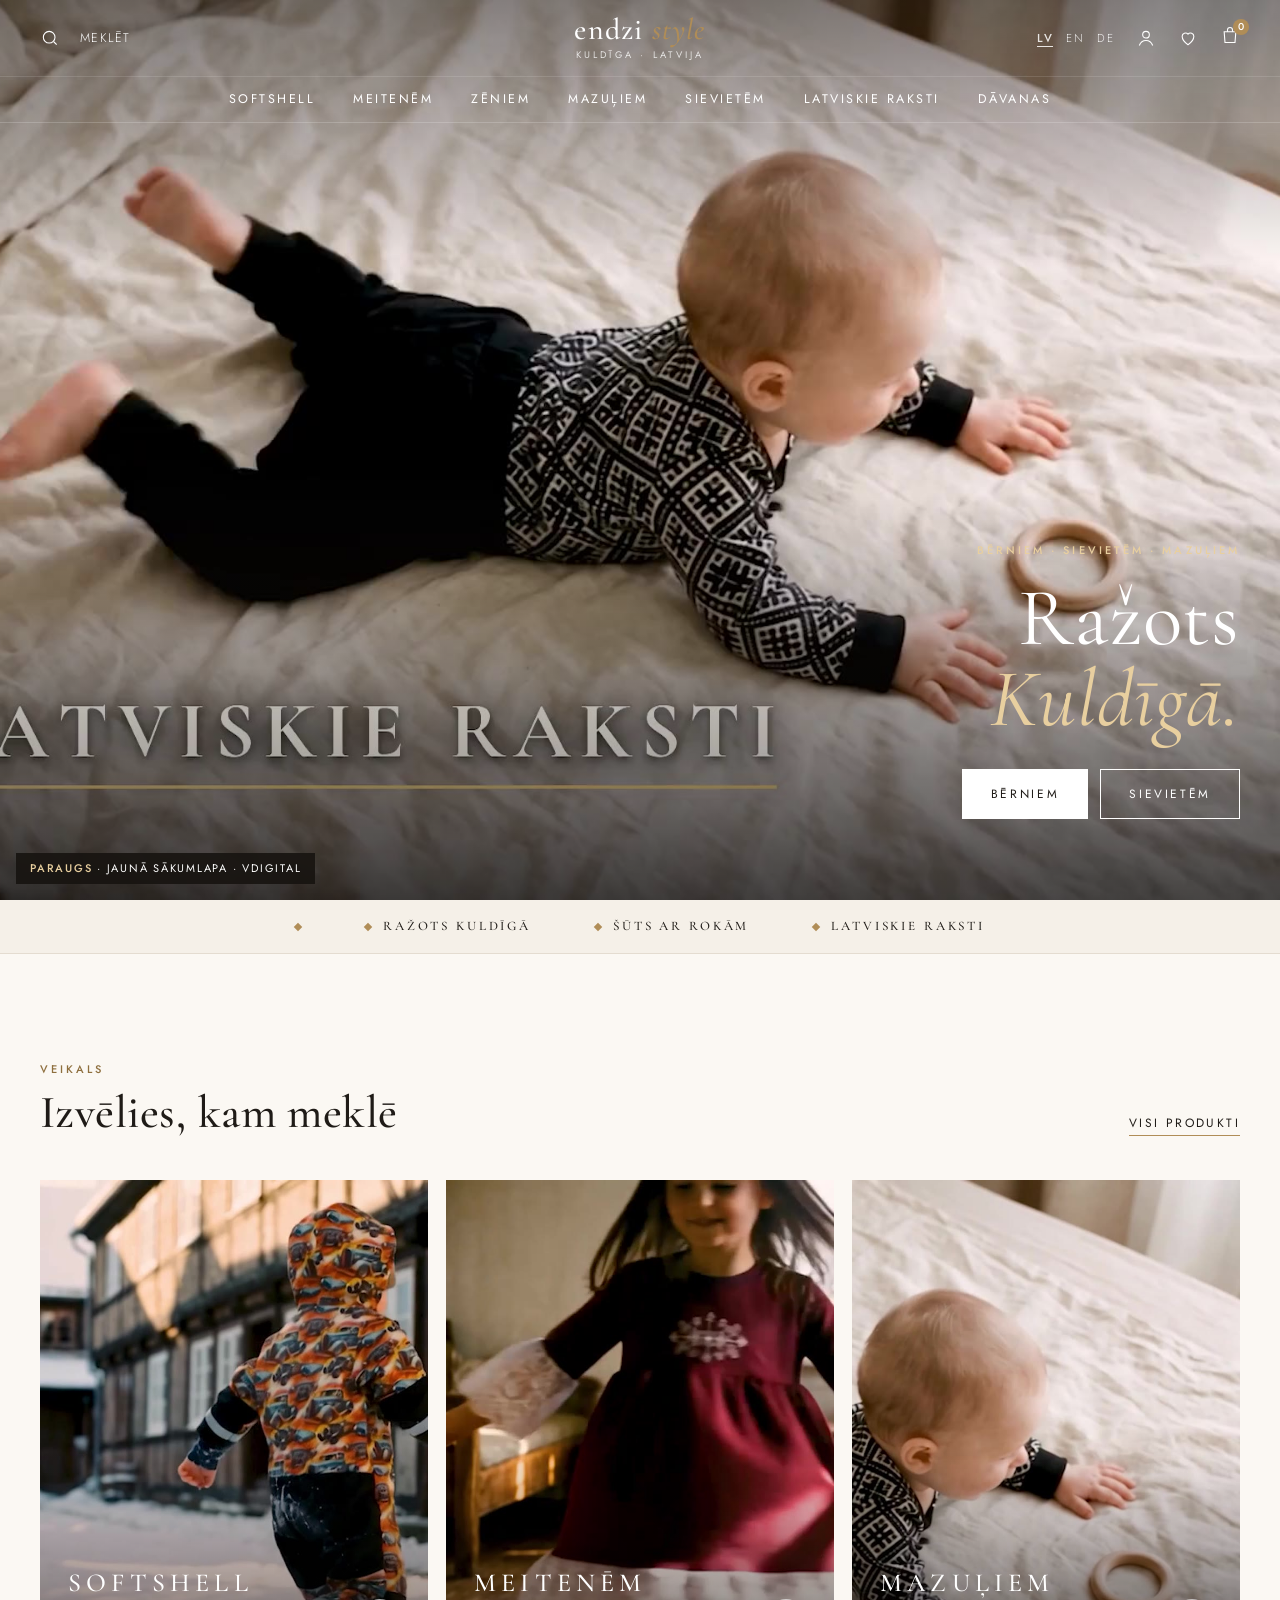
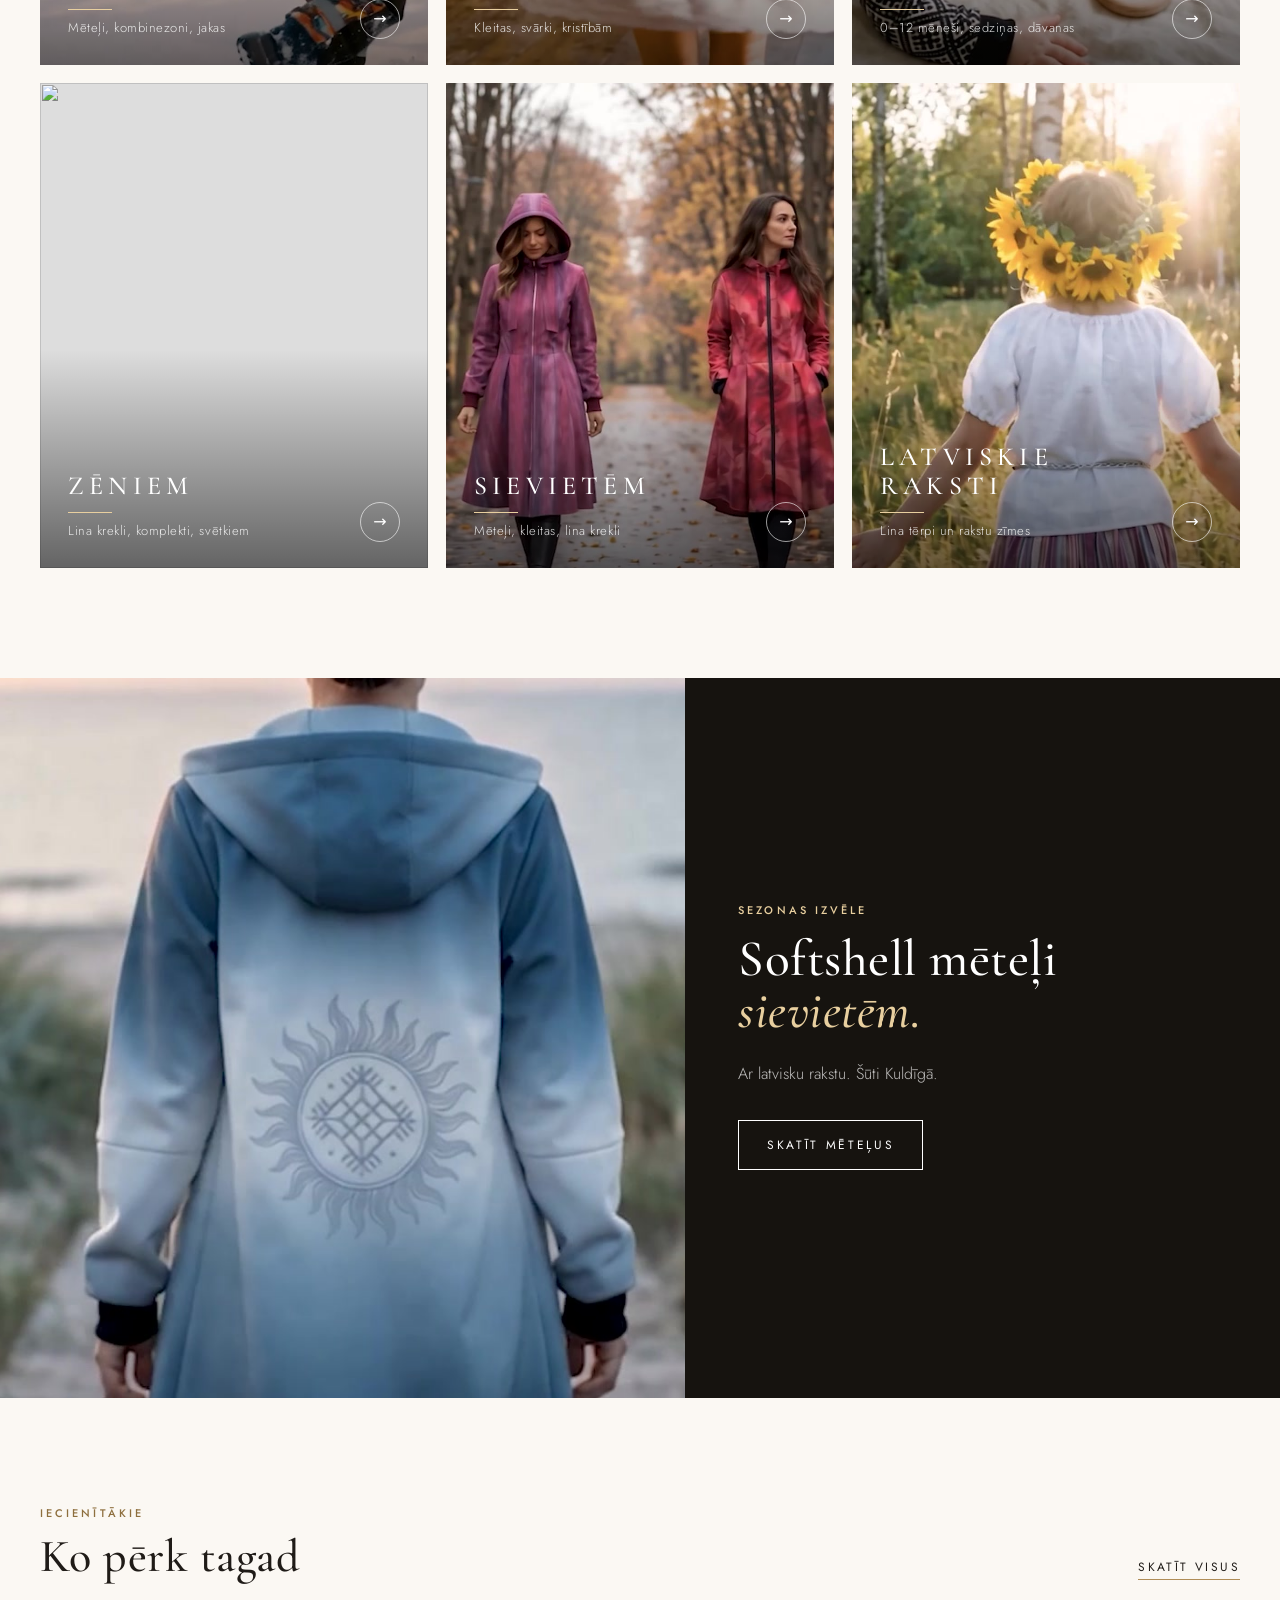
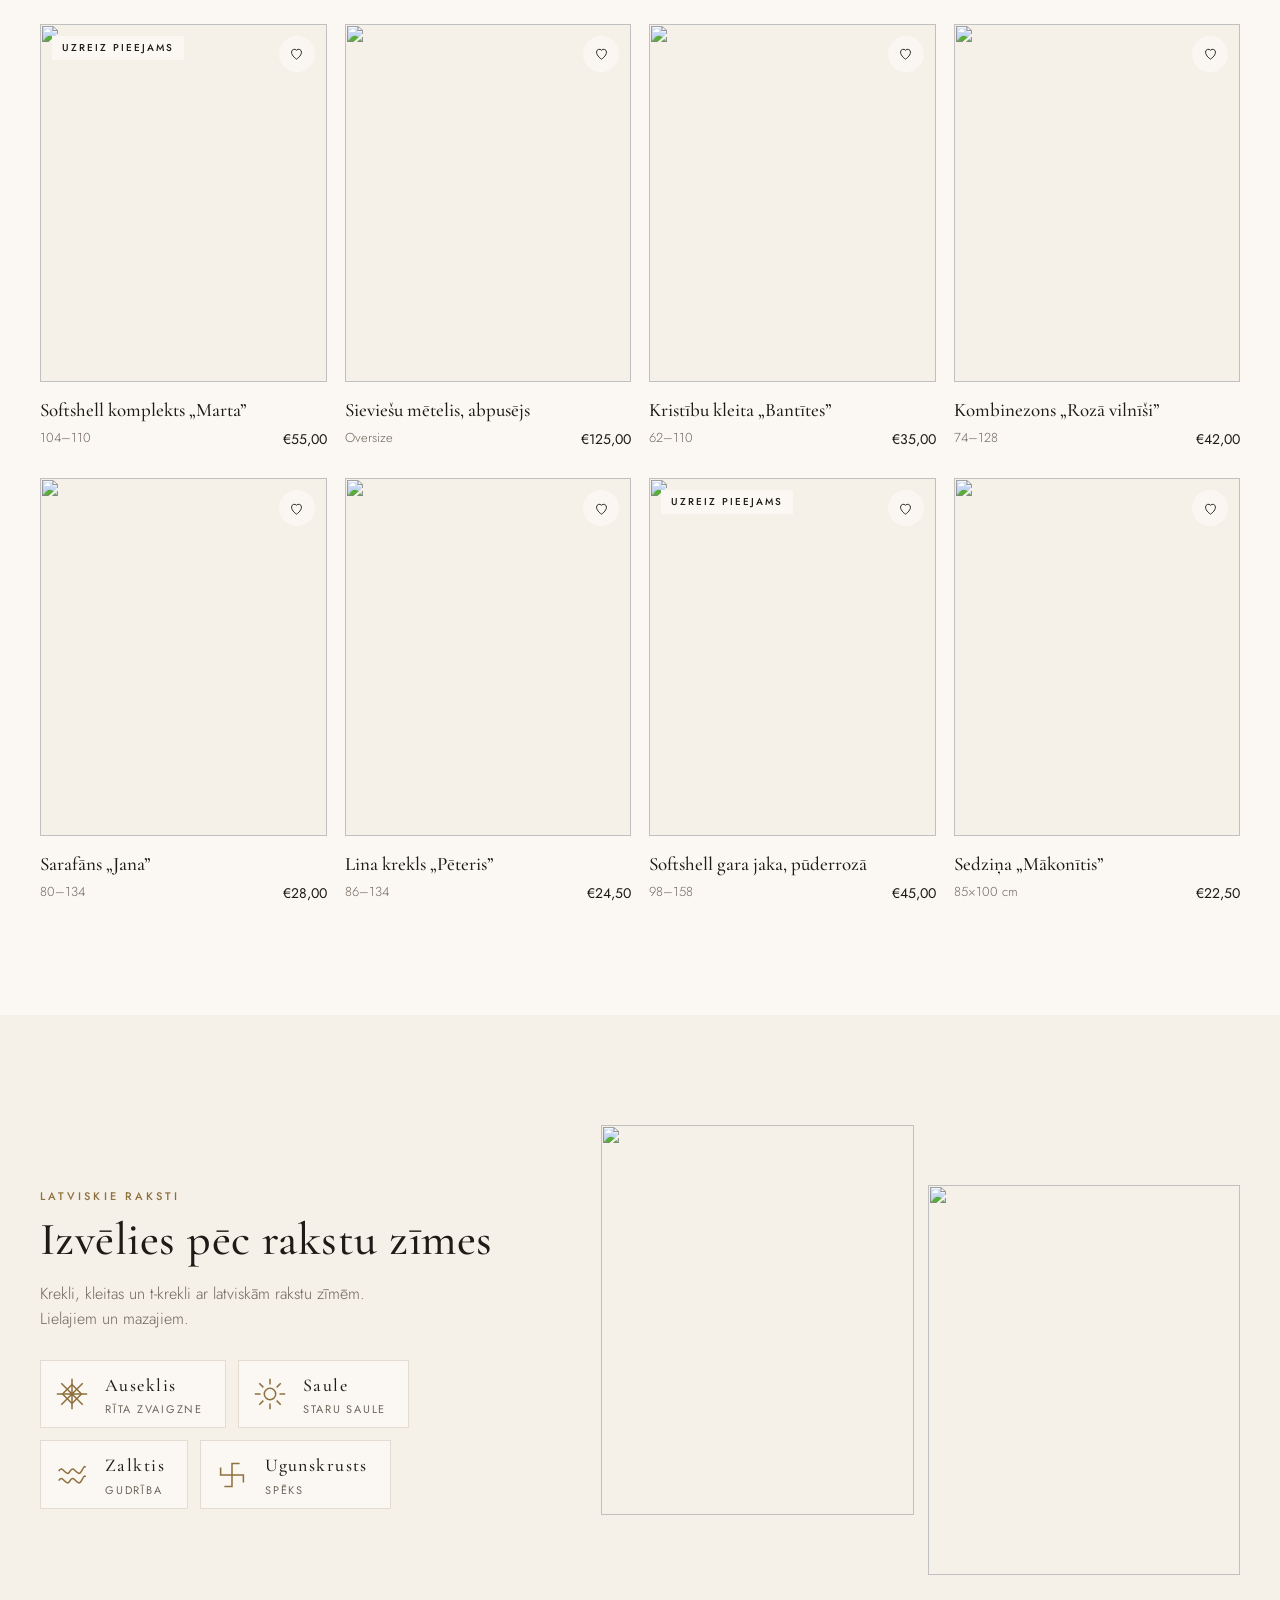
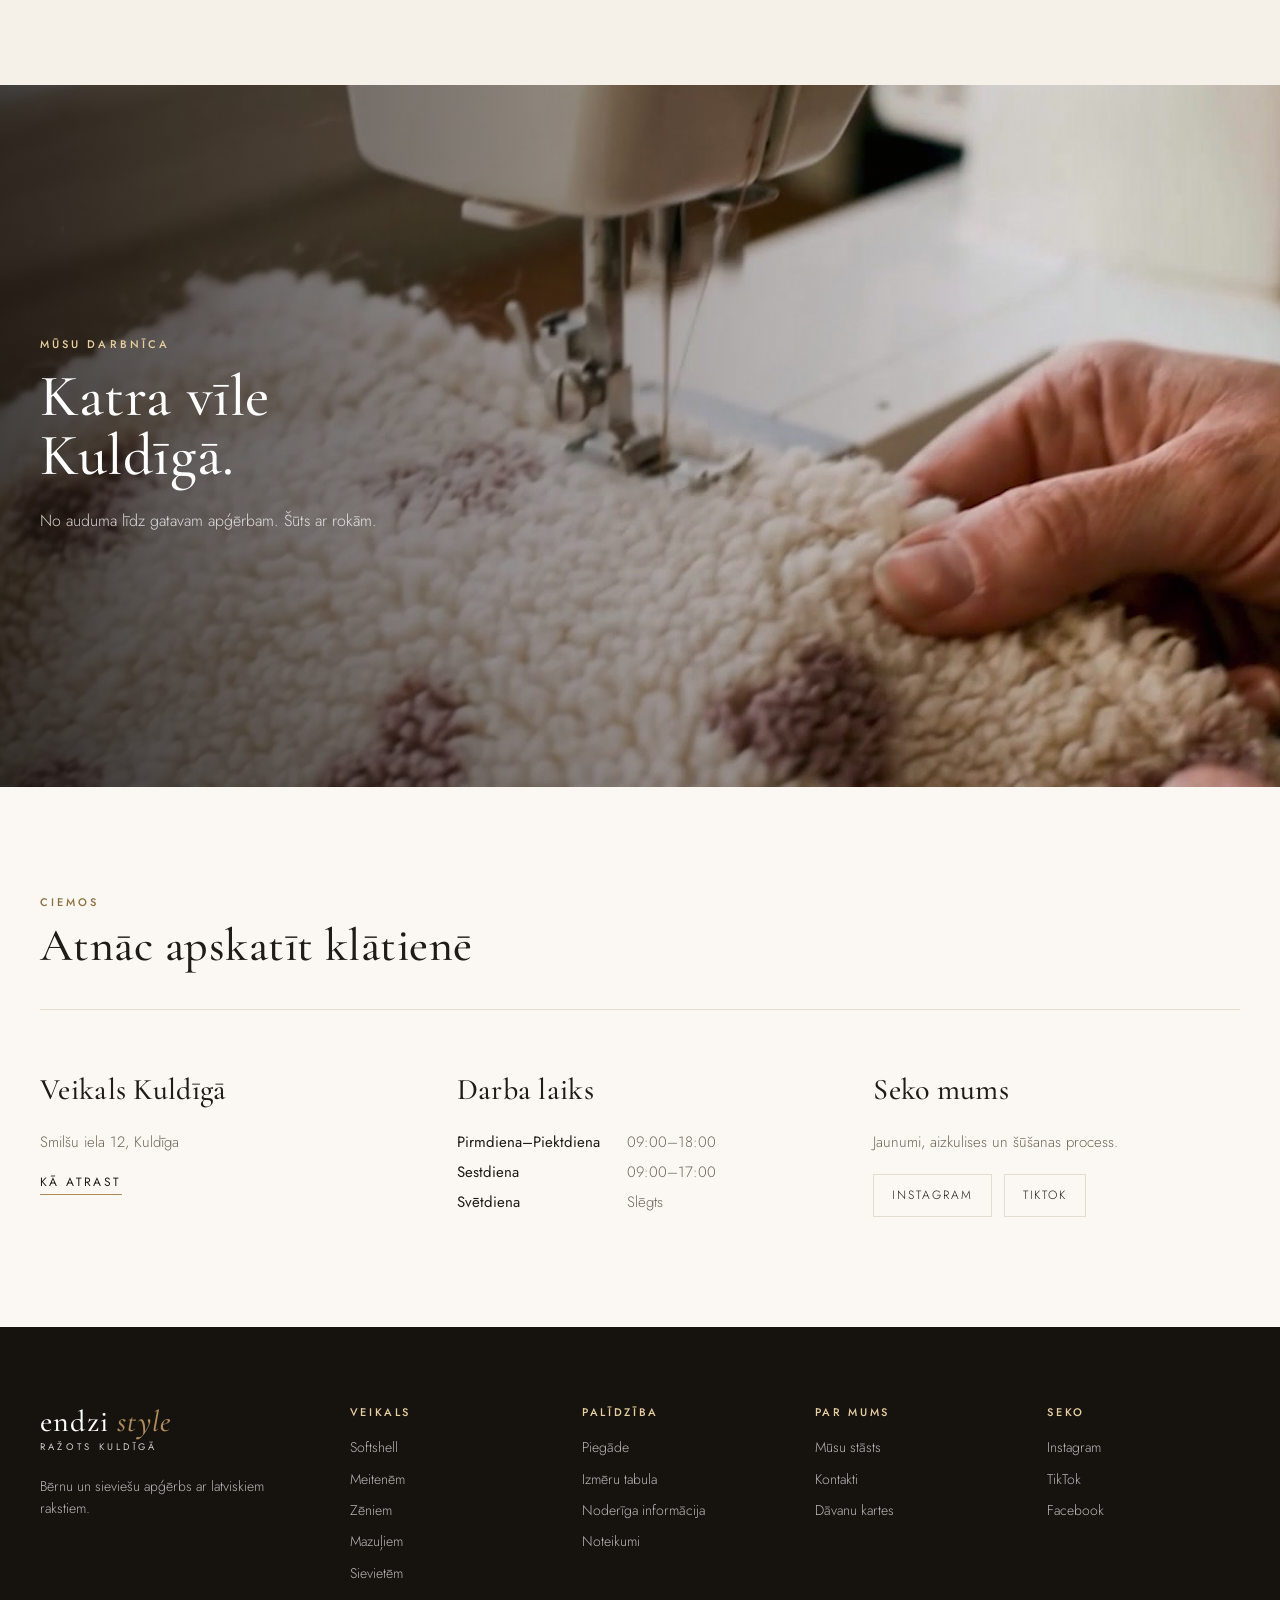
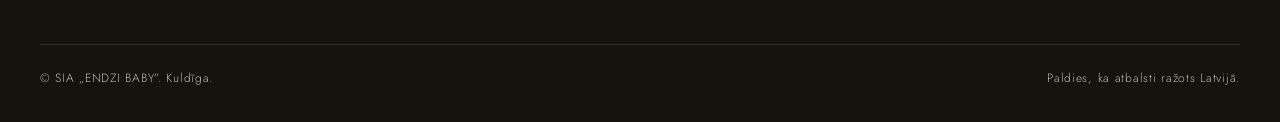
==== commit dab0142a: "Endzistyle mockup: hero starts on product shots, headline Ražots Kuldīgā Co-Authored-By: Claude Opus" ====
--- a/paraugi/endzistyle/index.html
+++ b/paraugi/endzistyle/index.html
@@ -226,7 +226,7 @@
       <svg class="ico" viewBox="0 0 24 24"><circle cx="11" cy="11" r="7"/><path d="M20 20l-3.5-3.5"/></svg>
       <a class="txtlink" href="#">Meklēt</a>
     </div>
-    <a class="logo" href="#"><span class="mark">endzi <i>style</i></span><small>Ražots Kuldīgā</small></a>
+    <a class="logo" href="#"><span class="mark">endzi <i>style</i></span><small>Kuldīga · Latvija</small></a>
     <div class="tools">
       <span class="lang"><b>LV</b> &nbsp; EN &nbsp; DE</span>
       <svg class="ico" viewBox="0 0 24 24"><circle cx="12" cy="8" r="4"/><path d="M4 21c1.5-4 4.5-6 8-6s6.5 2 8 6"/></svg>
@@ -297,7 +297,7 @@
   <div class="copy"><div class="wrap row">
     <div>
       <div class="eyebrow" style="color:#E8CF9F;margin-bottom:22px">Bērniem · Sievietēm · Mazuļiem</div>
-      <h1>Šūts ar rokām <i>Kuldīgā.</i></h1>
+      <h1>Ražots <i>Kuldīgā.</i></h1>
     </div>
     <div class="btns">
       <a class="btn fill" href="#kategorijas">Bērniem</a>
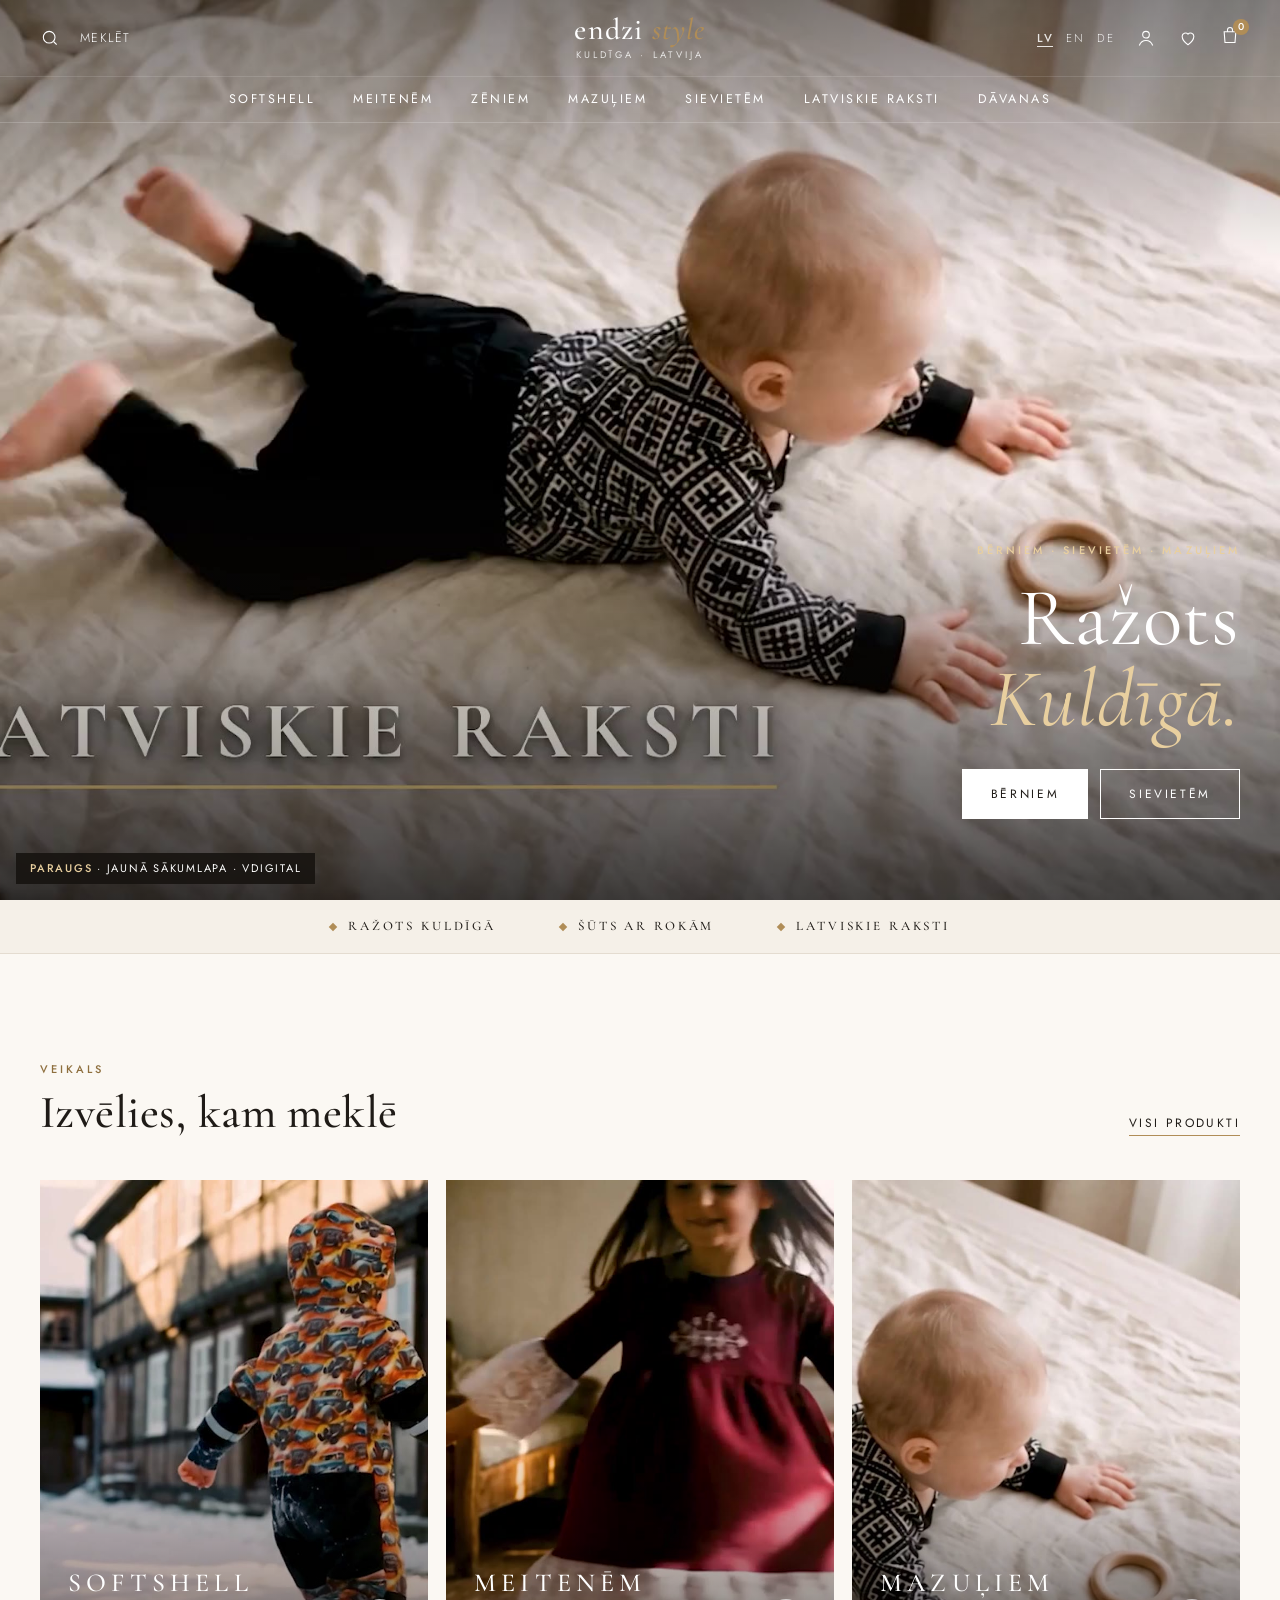
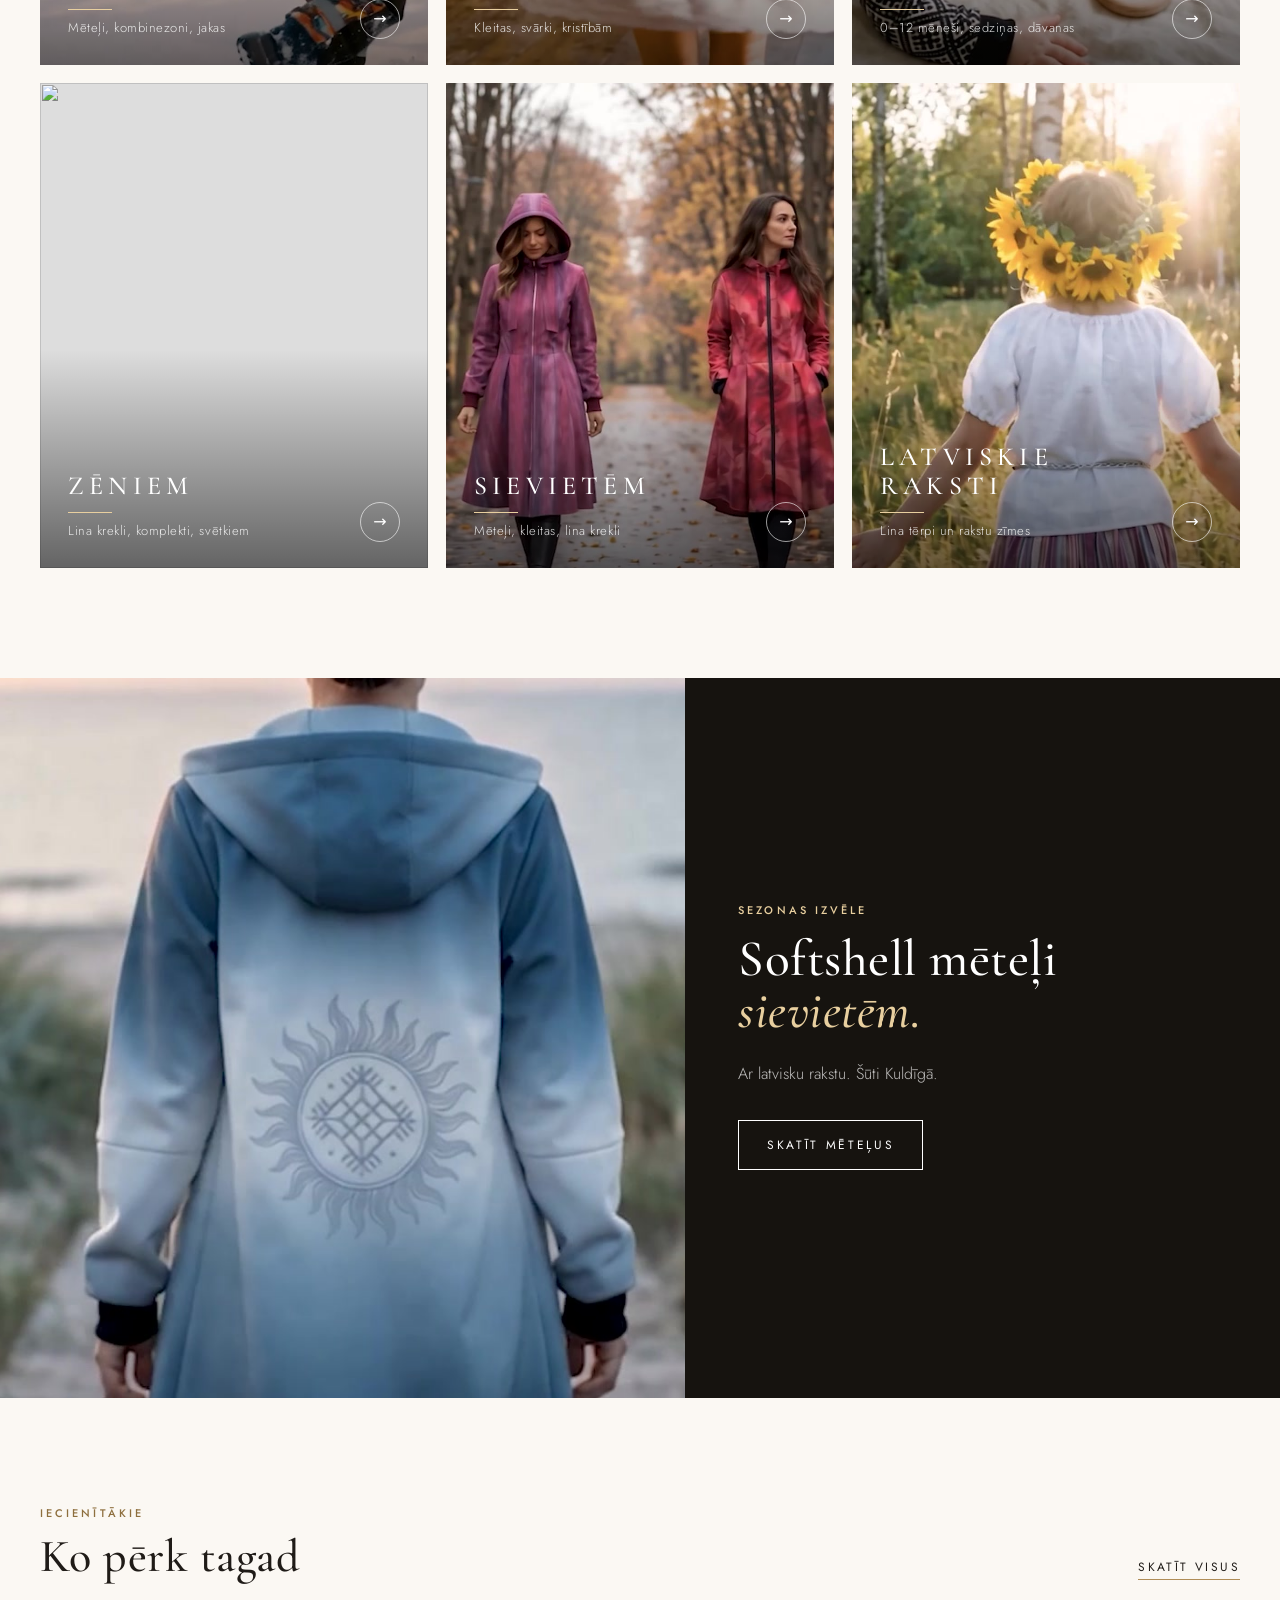
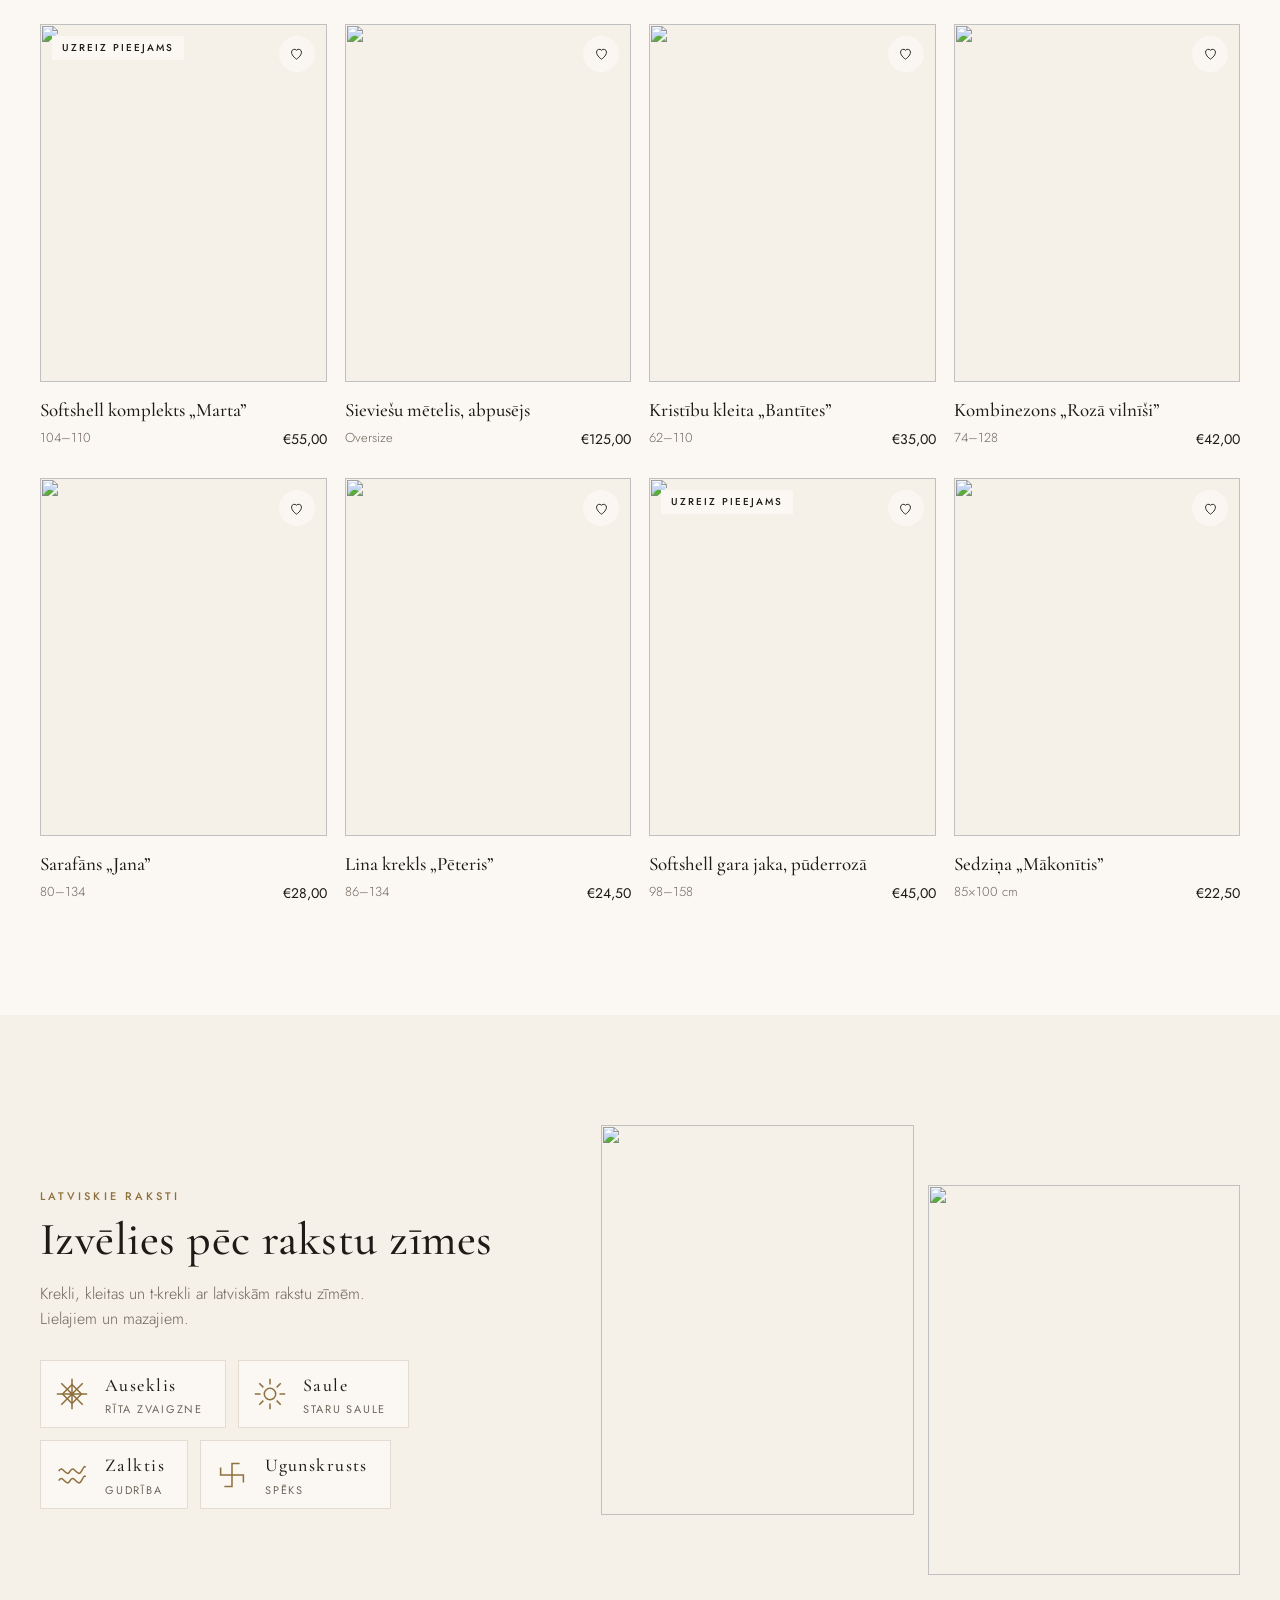
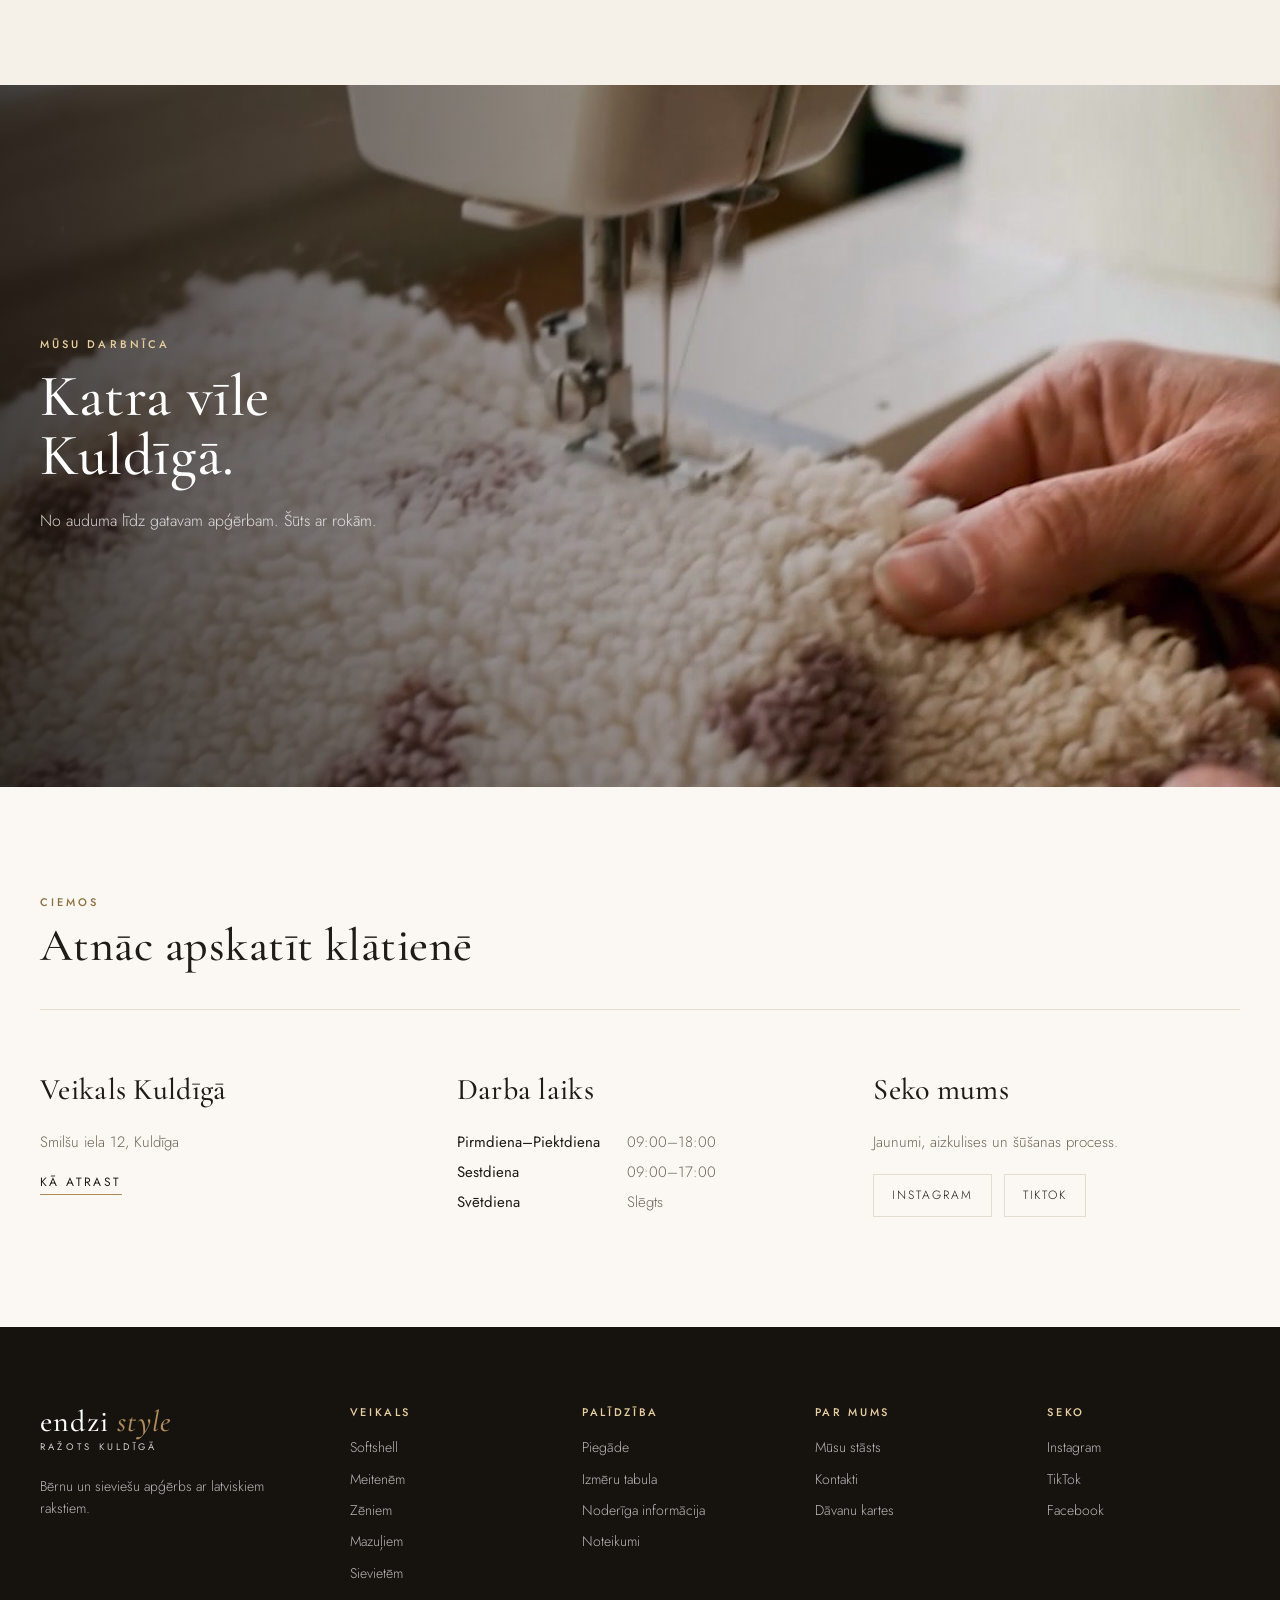
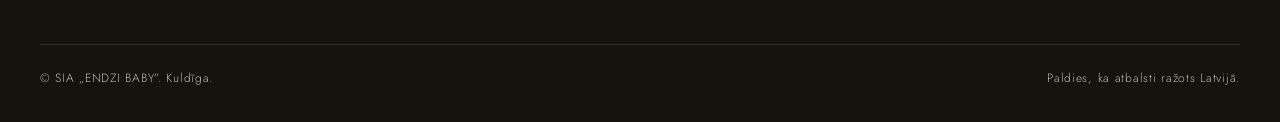
==== commit 0d6c0a5a: "Endzistyle mockup: phone trust strip and label Co-Authored-By: Claude Opus 5.5 <noreply@anthropic.co" ====
--- a/paraugi/endzistyle/index.html
+++ b/paraugi/endzistyle/index.html
@@ -76,8 +76,8 @@
 /* ---------- trust ---------- */
 .trust{border-bottom:1px solid var(--line);background:var(--cream)}
 .trust .wrap{display:flex;justify-content:center;gap:64px;padding-top:20px;padding-bottom:20px;flex-wrap:wrap}
-.trust div{display:flex;align-items:center;gap:12px;font:500 13px/1 var(--serif);letter-spacing:.22em;text-transform:uppercase}
-.trust div::before{content:"";width:6px;height:6px;background:var(--gold);transform:rotate(45deg)}
+.trust .wrap>div{display:flex;align-items:center;gap:12px;font:500 13px/1 var(--serif);letter-spacing:.22em;text-transform:uppercase}
+.trust .wrap>div::before{content:"";width:6px;height:6px;background:var(--gold);transform:rotate(45deg)}
 
 /* ---------- sections ---------- */
 section{padding:110px 0}
@@ -192,8 +192,9 @@
   header:not(.solid){background:var(--dark)}
   .btn{height:46px;padding:0 20px}
   .sound{top:80px;right:20px}
-  .trust .wrap{gap:14px 26px;justify-content:flex-start}
-  .trust div{font-size:11.5px}
+  .trust .wrap{gap:12px 22px;justify-content:center}
+  .trust .wrap>div{font-size:10.5px;letter-spacing:.16em}
+  .mocklabel{font-size:9px;padding:8px 10px;left:10px;bottom:10px}
   section{padding:70px 0}
   .head{flex-direction:column;align-items:flex-start;margin-bottom:28px}
   .cats{grid-template-columns:1fr 1fr;gap:10px}
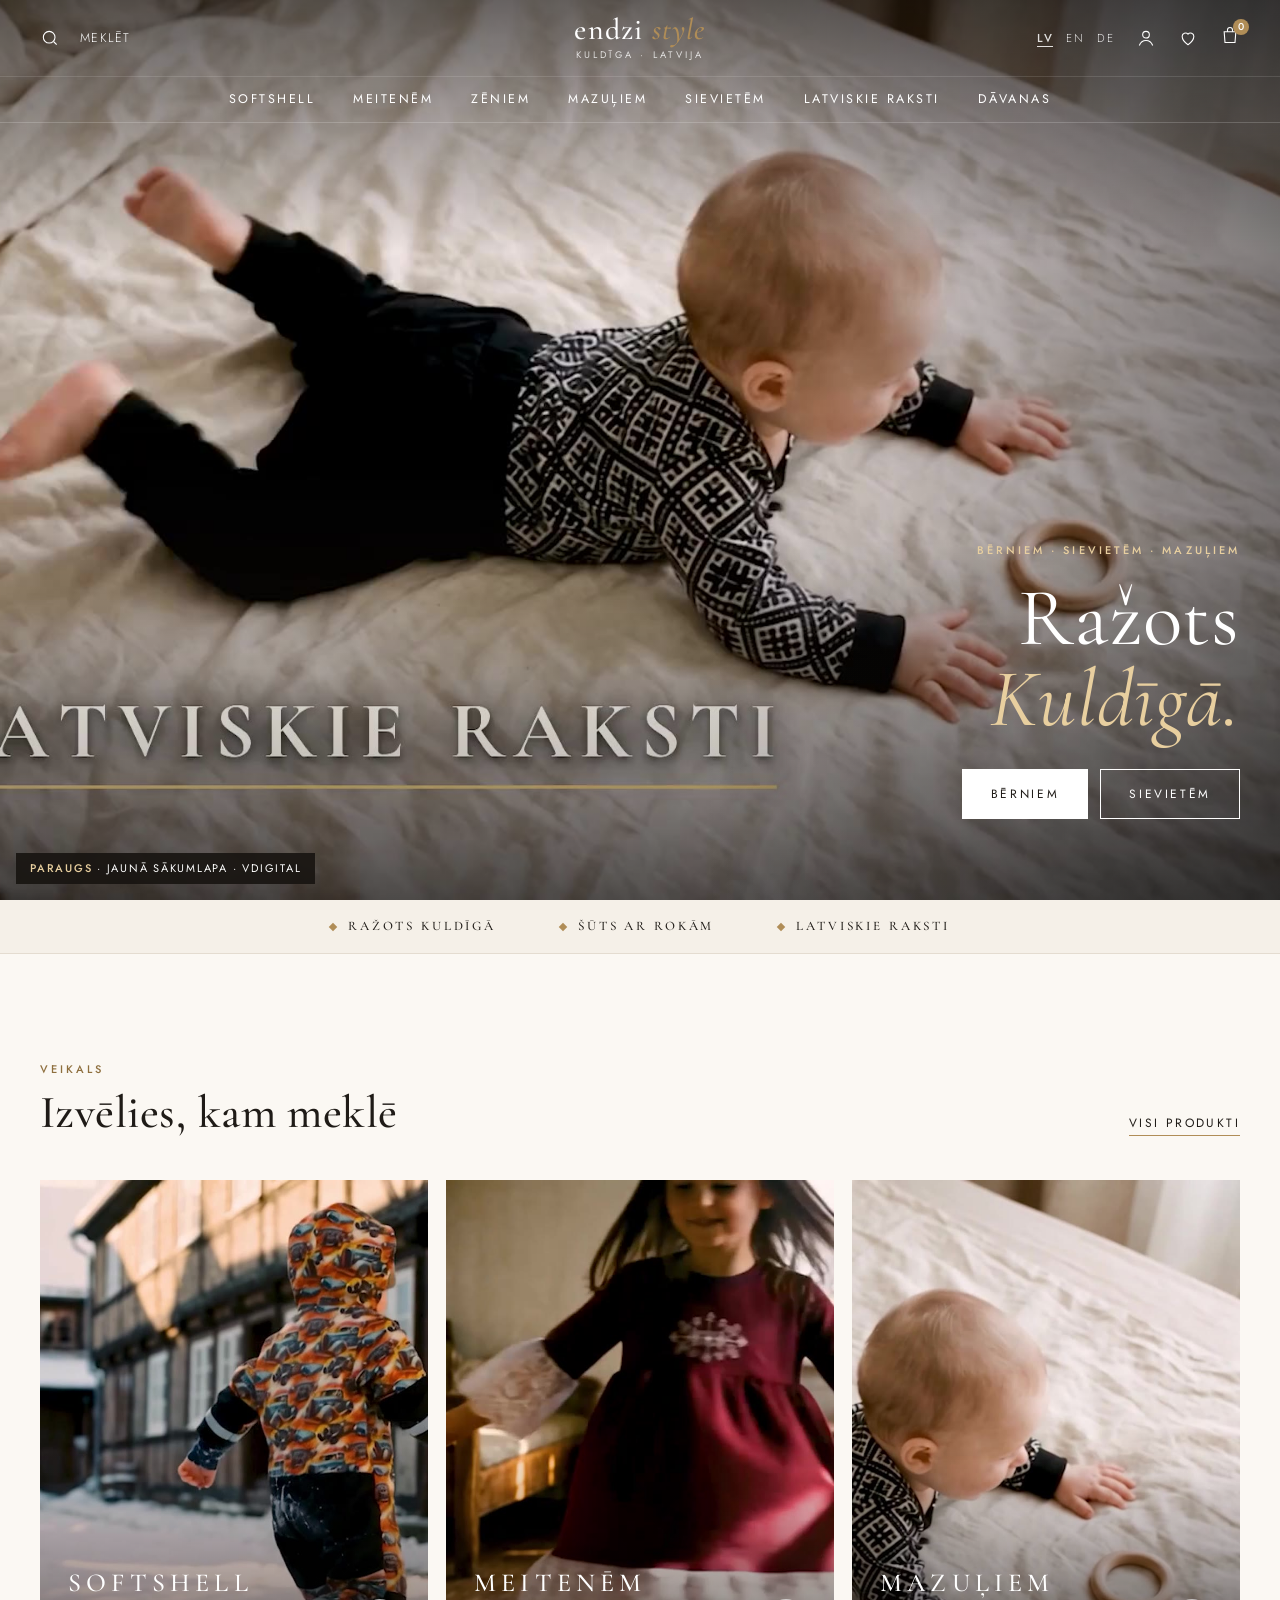
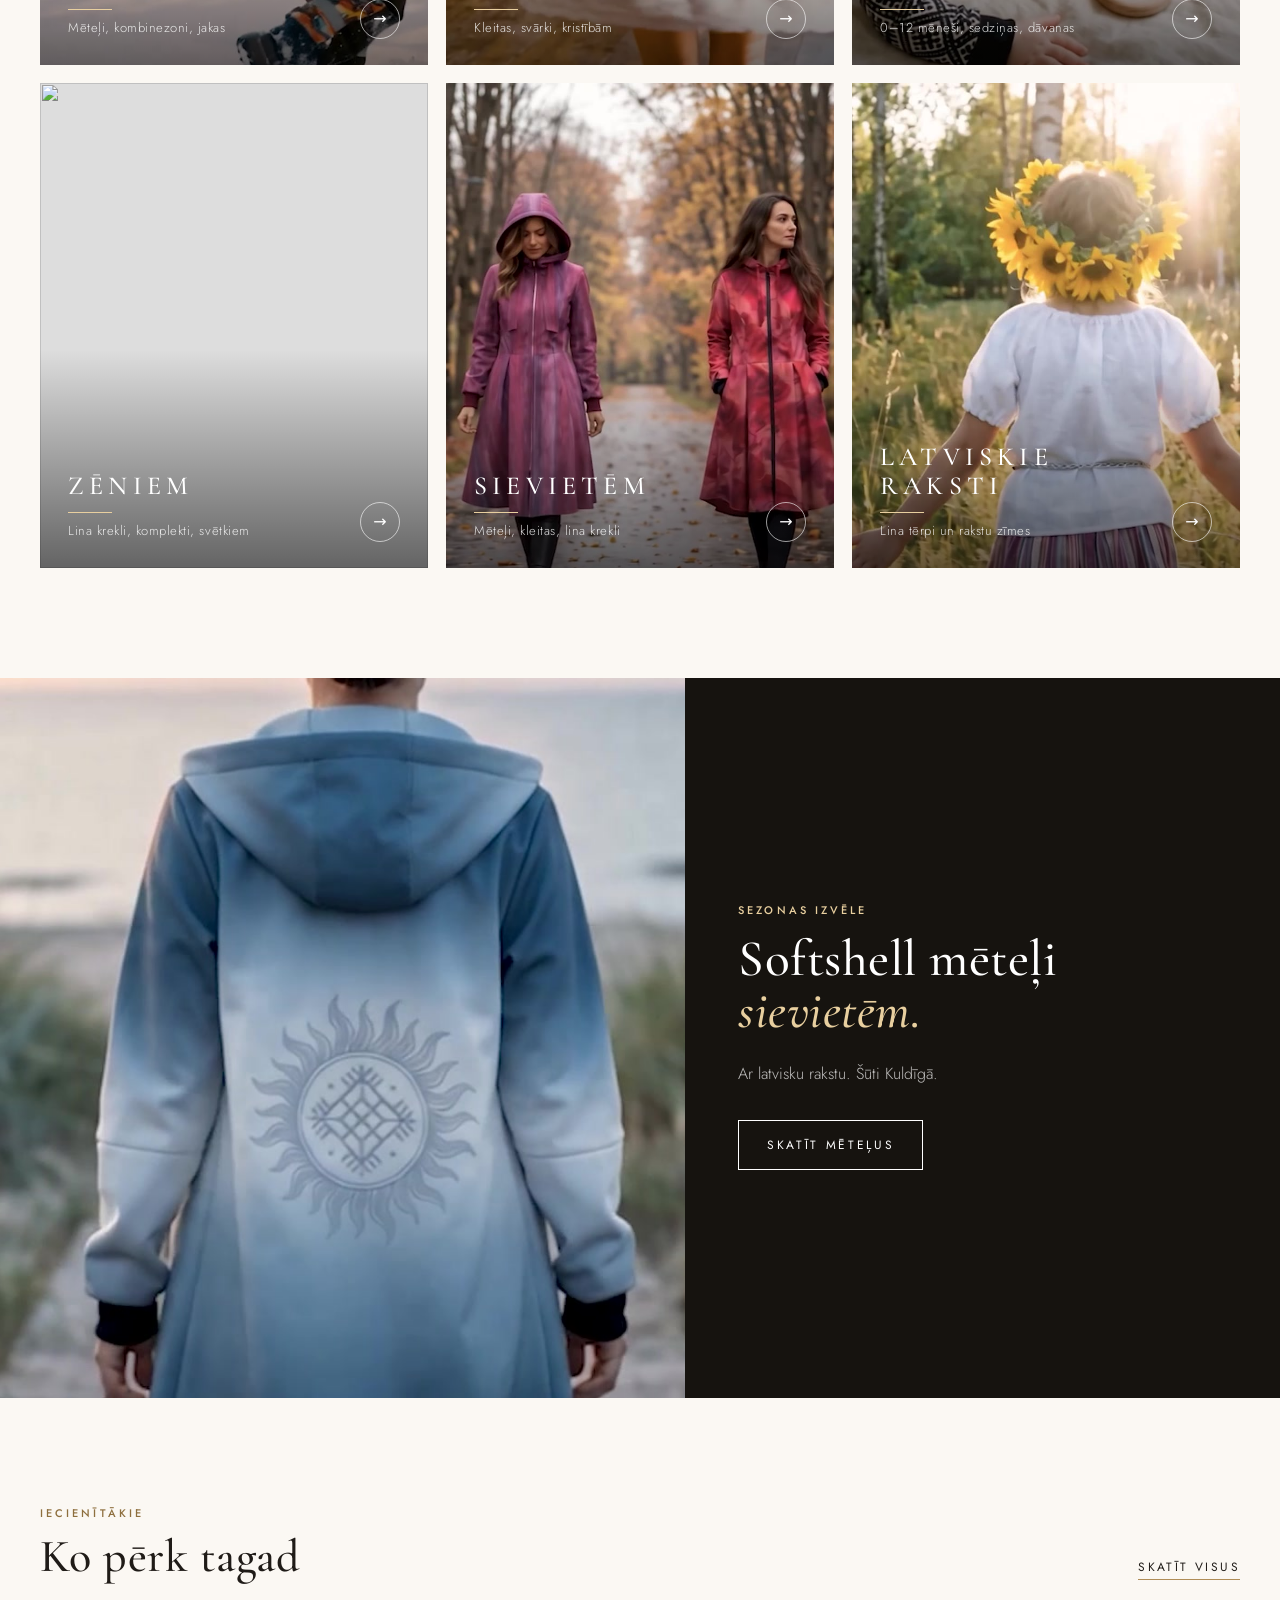
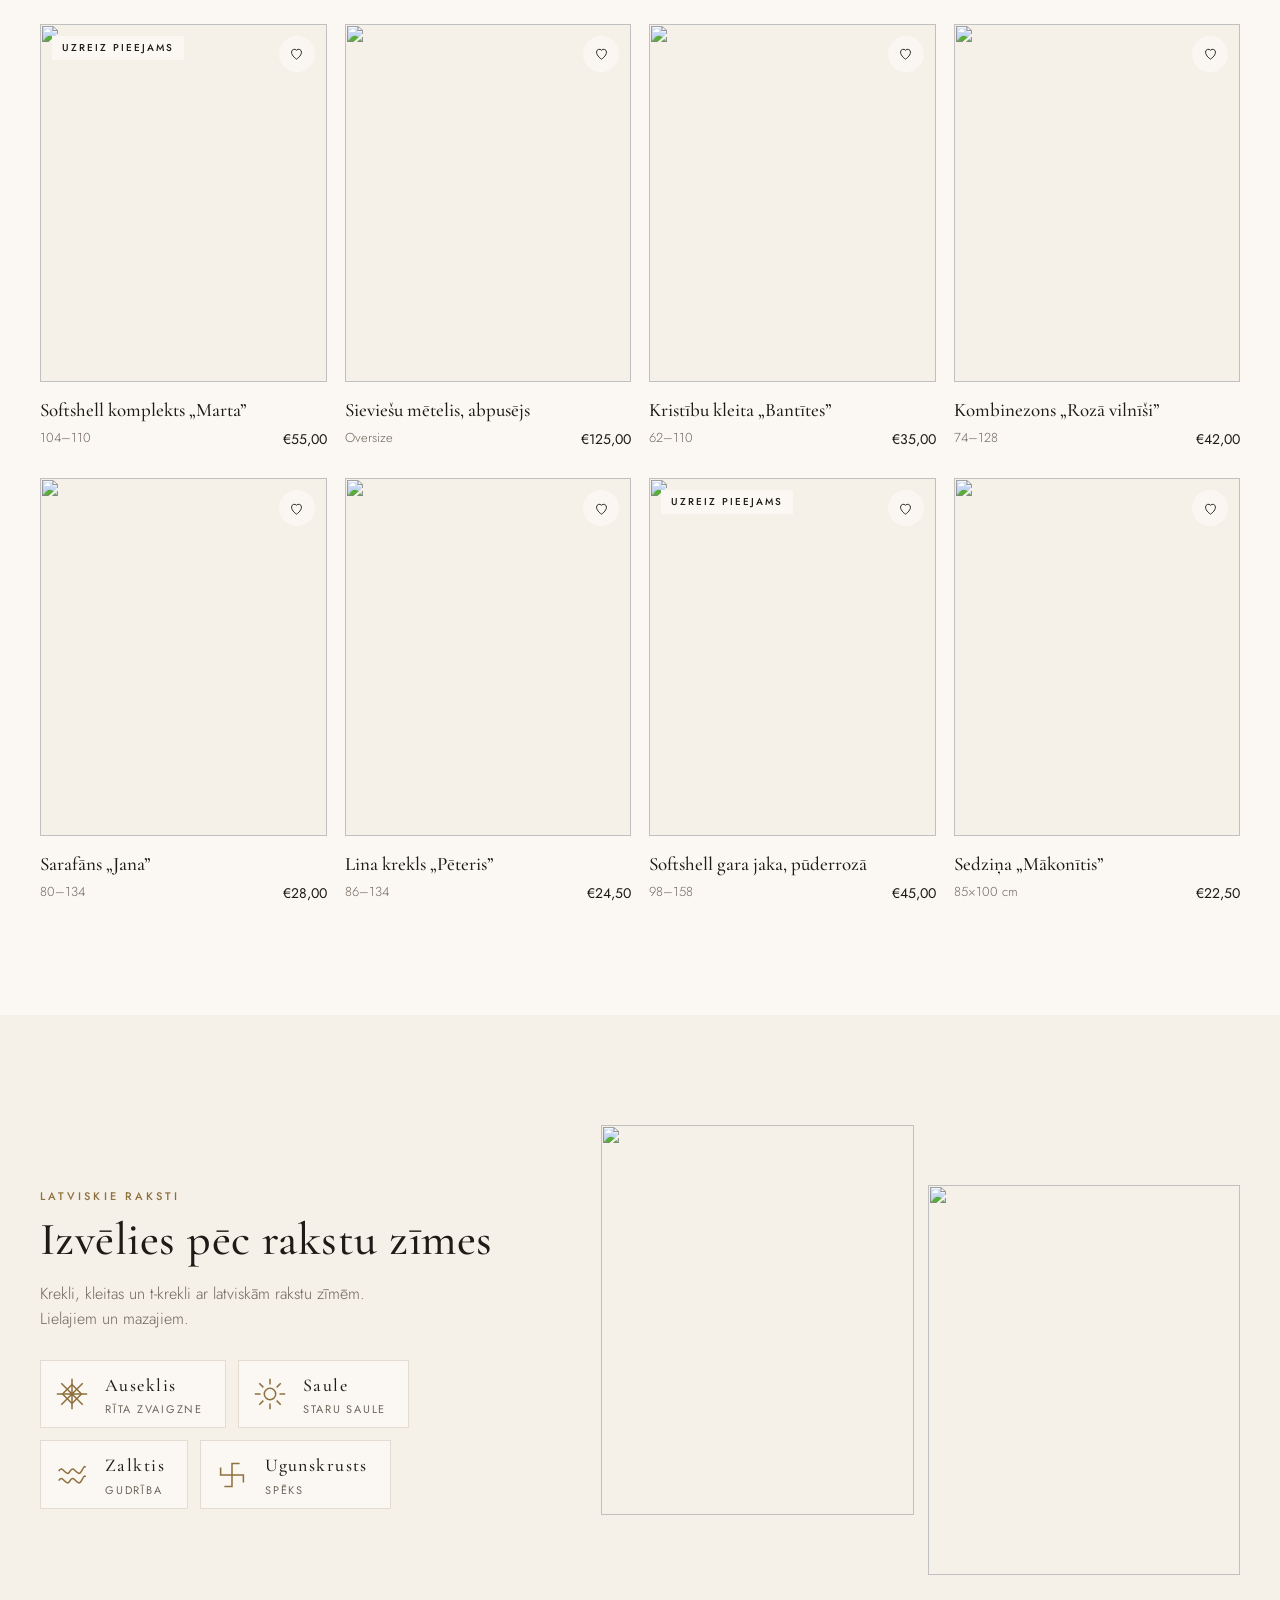
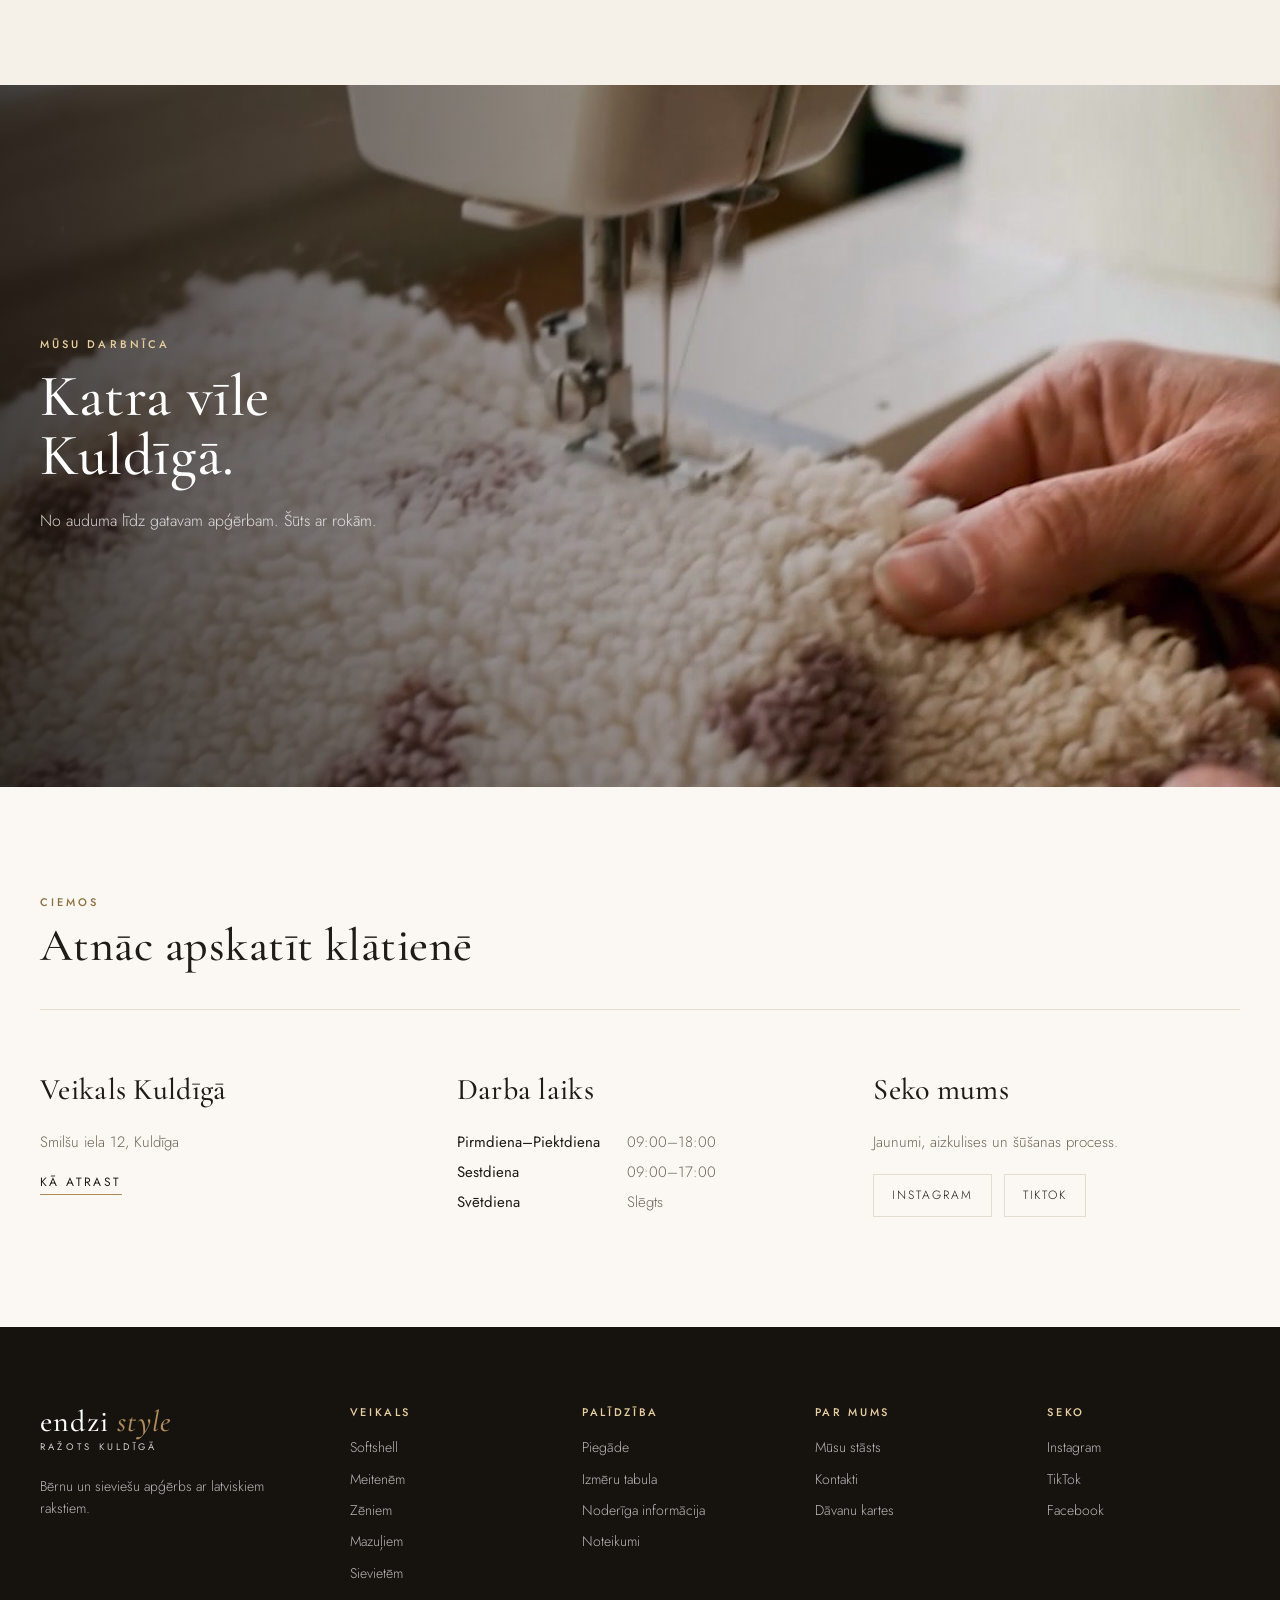
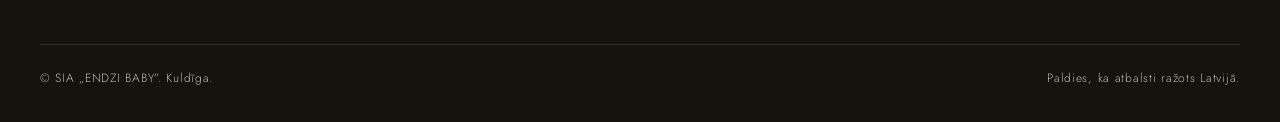
==== commit c82dc6fa: "Endzistyle mockup: stronger hero shading for legibility Co-Authored-By: Claude Opus 5.5 <noreply@ant" ====
--- a/paraugi/endzistyle/index.html
+++ b/paraugi/endzistyle/index.html
@@ -58,7 +58,7 @@
 /* ---------- hero ---------- */
 .hero{position:relative;height:100vh;min-height:620px;background:var(--dark);overflow:hidden}
 .hero video{position:absolute;inset:0;width:100%;height:100%;object-fit:cover}
-.hero::after{content:"";position:absolute;inset:0;background:linear-gradient(180deg,rgba(0,0,0,.42) 0%,rgba(0,0,0,0) 30%,rgba(0,0,0,0) 55%,rgba(0,0,0,.5) 100%)}
+.hero::after{content:"";position:absolute;inset:0;background:linear-gradient(180deg,rgba(0,0,0,.55) 0%,rgba(0,0,0,0) 28%),linear-gradient(270deg,rgba(0,0,0,.5) 0%,rgba(0,0,0,0) 45%),linear-gradient(0deg,rgba(0,0,0,.35) 0%,rgba(0,0,0,0) 40%)}
 .hero .copy{position:absolute;z-index:2;left:0;right:0;bottom:9vh;color:#fff}
 .hero h1{font-size:clamp(44px,6.4vw,96px);line-height:.98;font-weight:400;max-width:12ch}
 .hero h1 i{color:#E8CF9F}
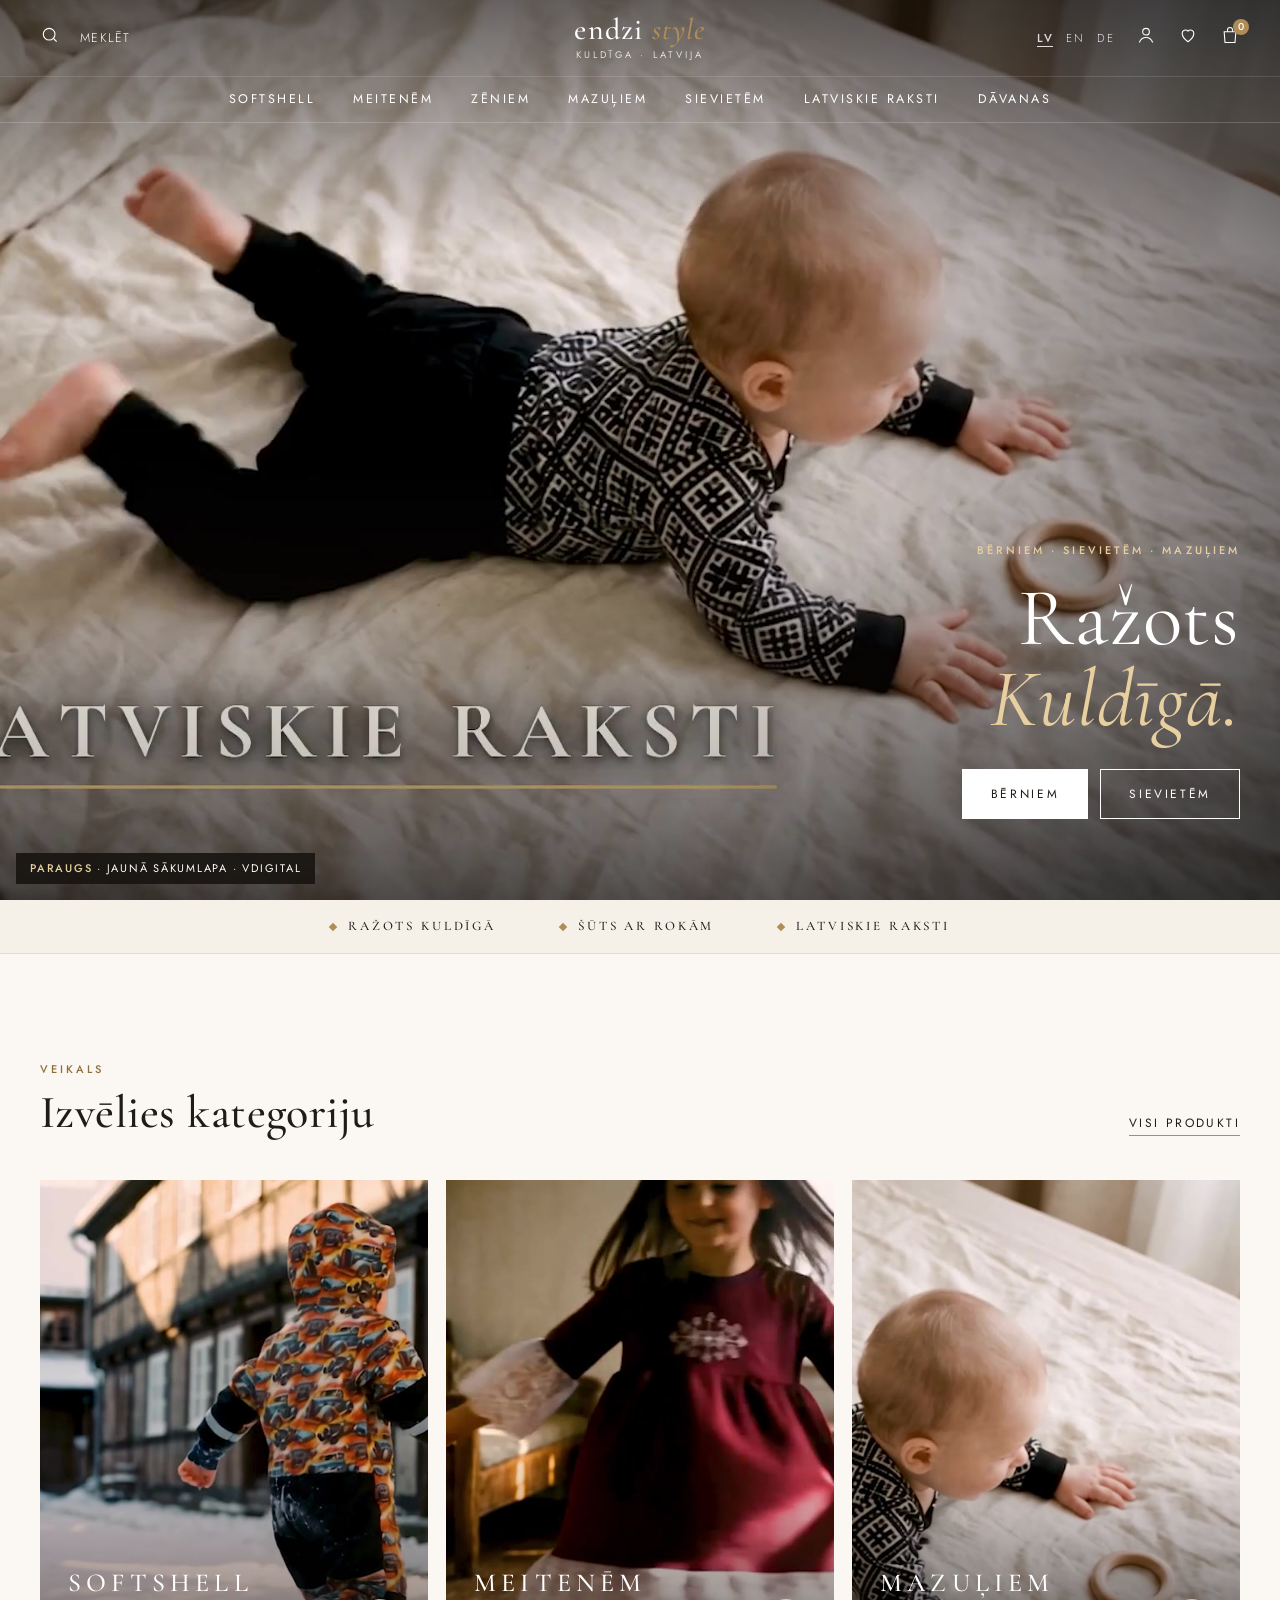
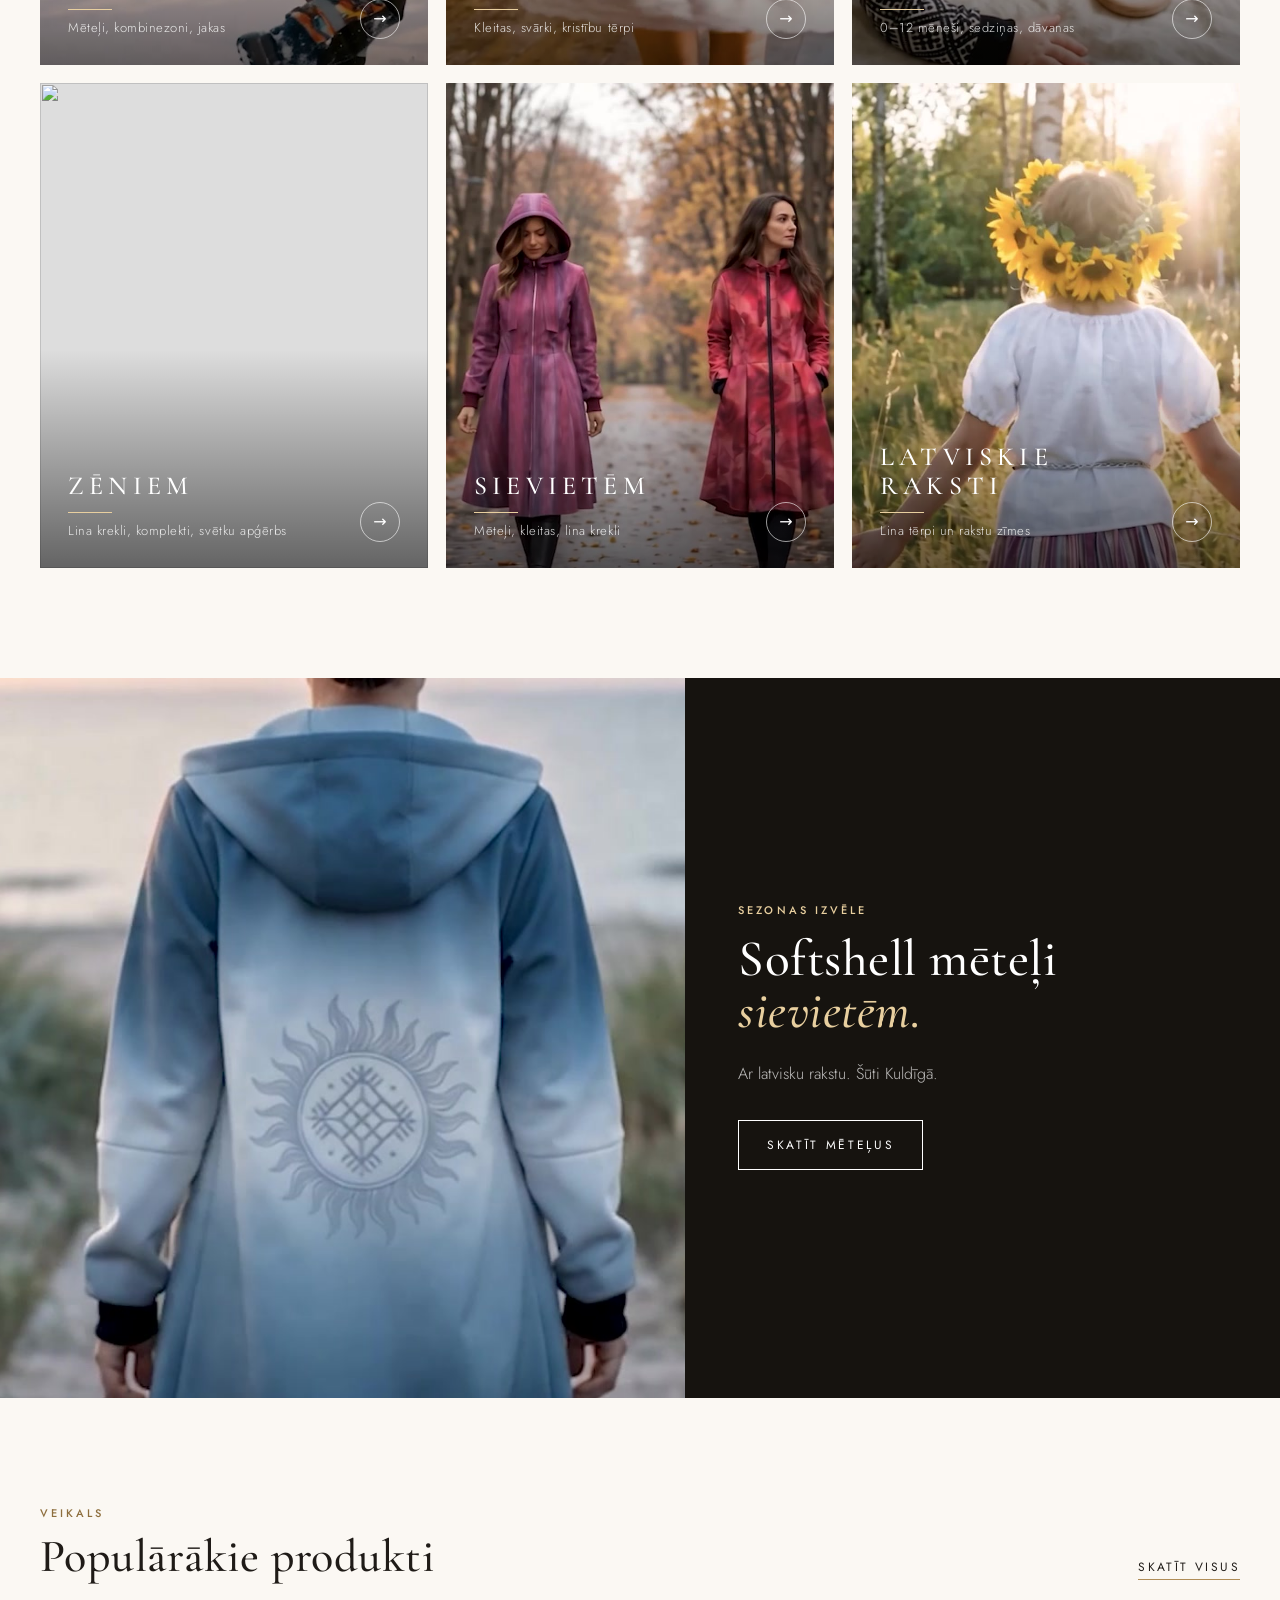
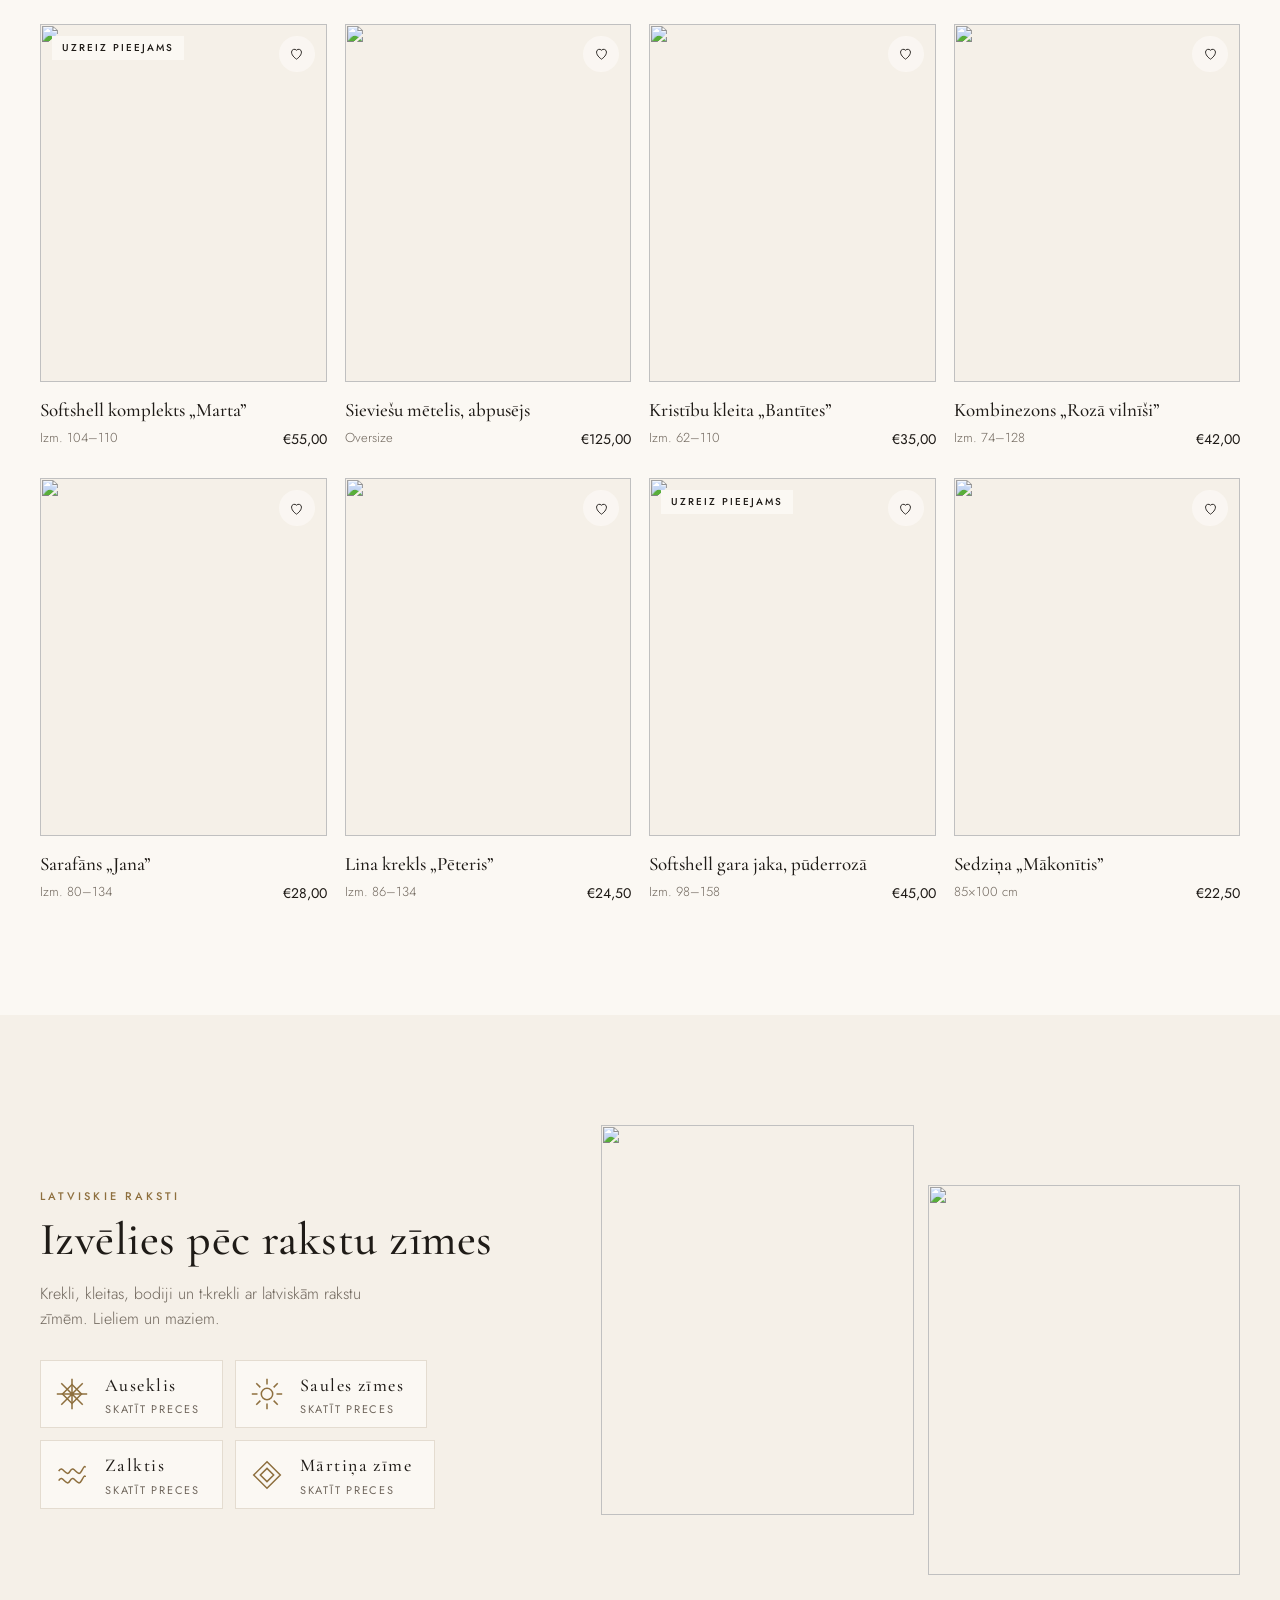
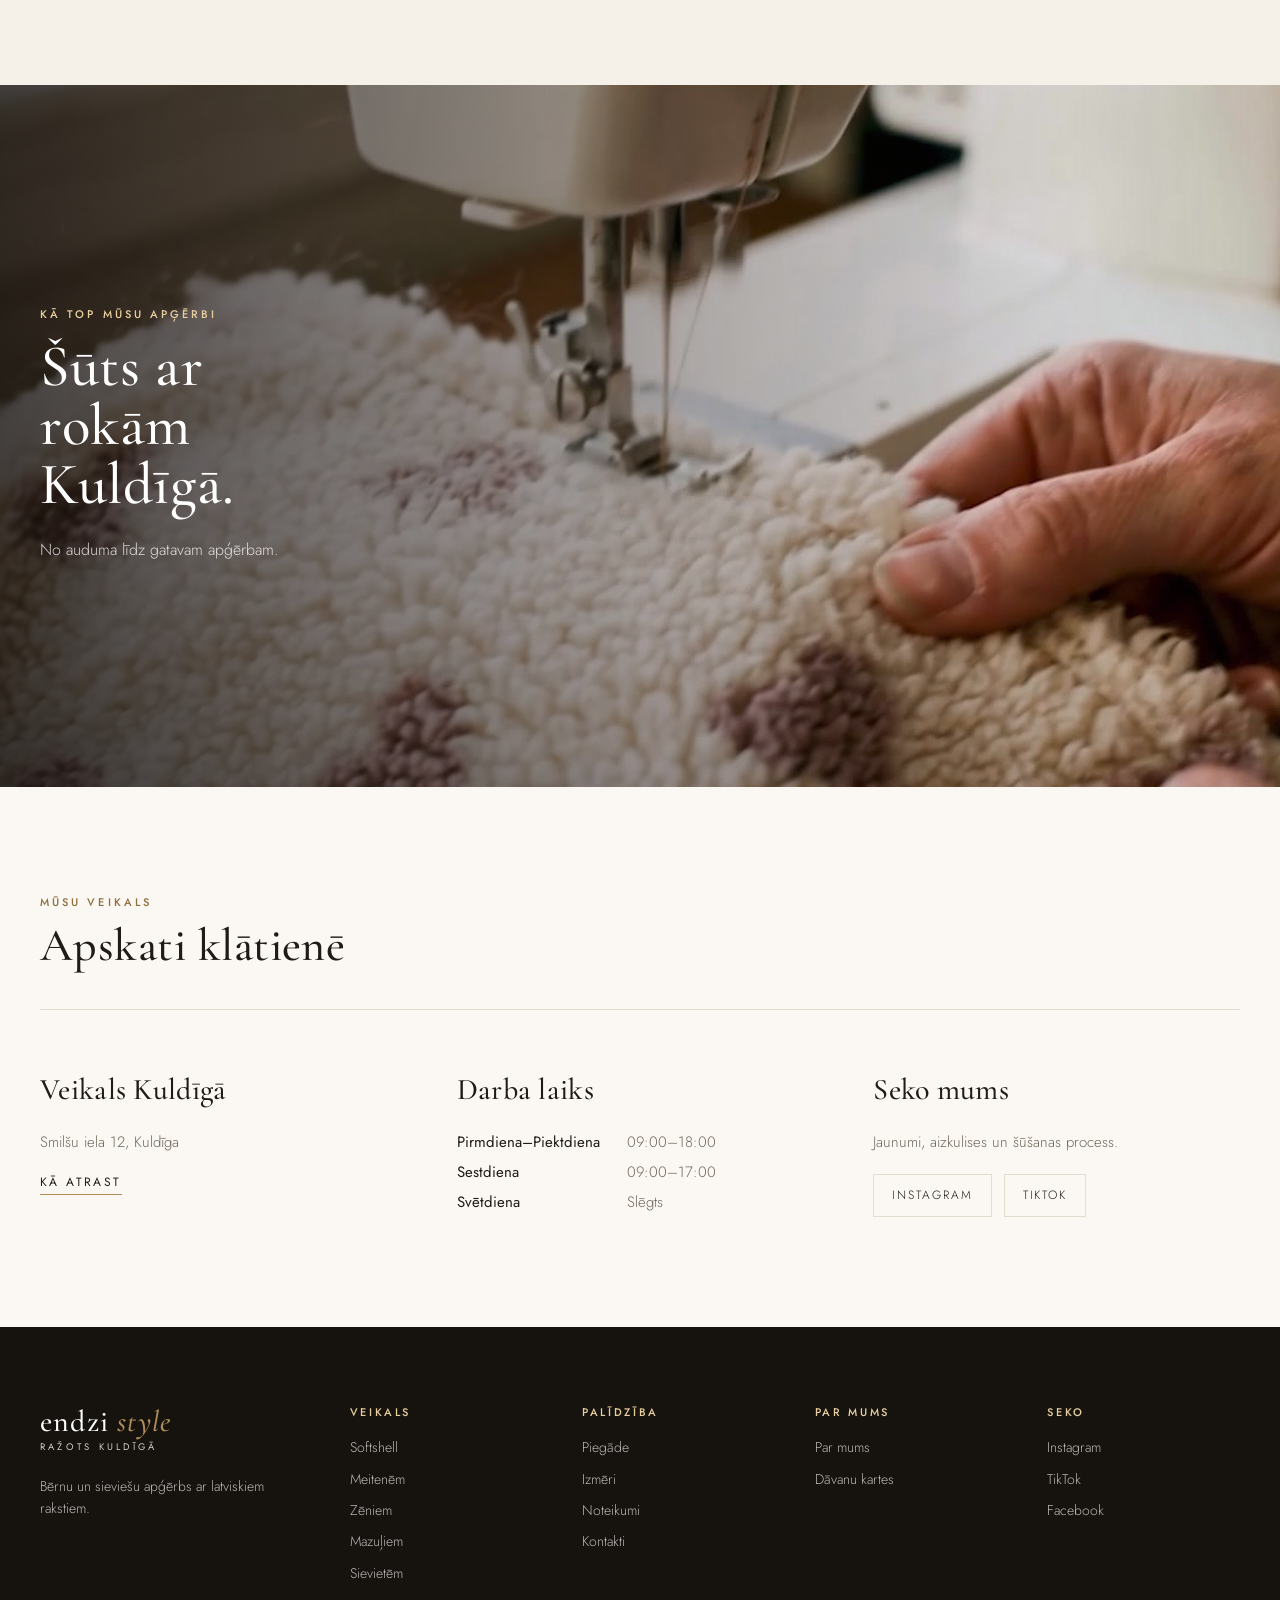
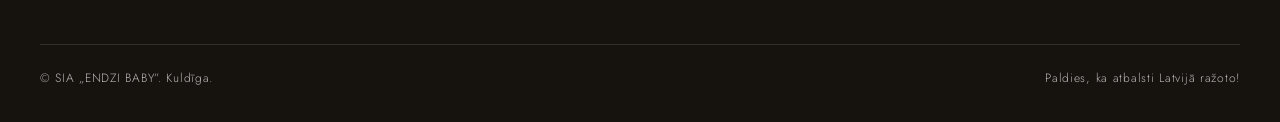
==== commit 6a9404f8: "Endzistyle mockup: every link goes to her real pages; Latvian proofread Co-Authored-By: Claude Opus " ====
--- a/paraugi/endzistyle/index.html
+++ b/paraugi/endzistyle/index.html
@@ -134,8 +134,8 @@
 .chip small{display:block;font:400 11px/1 var(--sans);letter-spacing:.16em;text-transform:uppercase;color:var(--muted);margin-top:6px}
 .raksti .grid{display:grid;grid-template-columns:1fr 1.3fr;gap:70px;align-items:center}
 .raksti .ph{display:grid;grid-template-columns:1fr 1fr;gap:14px}
-.raksti .ph div{aspect-ratio:4/5;overflow:hidden}
-.raksti .ph div:nth-child(2){margin-top:60px}
+.raksti .ph a{display:block;aspect-ratio:4/5;overflow:hidden}
+.raksti .ph a:nth-child(2){margin-top:60px}
 
 /* story */
 .story{position:relative;height:78vh;min-height:520px;overflow:hidden;color:#fff;display:flex;align-items:center}
@@ -224,67 +224,37 @@
   <div class="wrap bar">
     <div class="left">
       <svg class="ico burger" id="burger" viewBox="0 0 24 24"><path d="M3 7h18M3 12h18M3 17h18"/></svg>
-      <svg class="ico" viewBox="0 0 24 24"><circle cx="11" cy="11" r="7"/><path d="M20 20l-3.5-3.5"/></svg>
-      <a class="txtlink" href="#">Meklēt</a>
-    </div>
-    <a class="logo" href="#"><span class="mark">endzi <i>style</i></span><small>Kuldīga · Latvija</small></a>
+      <a href="https://www.endzistyle.lv/veikals/" target="_blank" rel="noopener" aria-label="Meklēt"><svg class="ico" viewBox="0 0 24 24"><circle cx="11" cy="11" r="7"/><path d="M20 20l-3.5-3.5"/></svg></a>
+      <a class="txtlink" href="https://www.endzistyle.lv/veikals/" target="_blank" rel="noopener">Meklēt</a>
+    </div>
+    <a class="logo" href="/paraugi/endzistyle"><span class="mark">endzi <i>style</i></span><small>Kuldīga · Latvija</small></a>
     <div class="tools">
-      <span class="lang"><b>LV</b> &nbsp; EN &nbsp; DE</span>
-      <svg class="ico" viewBox="0 0 24 24"><circle cx="12" cy="8" r="4"/><path d="M4 21c1.5-4 4.5-6 8-6s6.5 2 8 6"/></svg>
-      <svg class="ico" viewBox="0 0 24 24"><path d="M12 20s-7-4.4-7-10a4 4 0 0 1 7-2.6A4 4 0 0 1 19 10c0 5.6-7 10-7 10z"/></svg>
+      <span class="lang"><b>LV</b> &nbsp; <a href="https://www.endzistyle.lv/products/" target="_blank" rel="noopener">EN</a> &nbsp; <a href="https://www.endzistyle.lv/Veikals-2/" target="_blank" rel="noopener">DE</a></span>
+      <a href="https://www.endzistyle.lv/veikals/params/account-details/go/" target="_blank" rel="noopener" aria-label="Mans konts"><svg class="ico" viewBox="0 0 24 24"><circle cx="12" cy="8" r="4"/><path d="M4 21c1.5-4 4.5-6 8-6s6.5 2 8 6"/></svg></a>
+      <a href="https://www.endzistyle.lv/veikals/params/account-favorites/go/" target="_blank" rel="noopener" aria-label="Vēlmju saraksts"><svg class="ico" viewBox="0 0 24 24"><path d="M12 20s-7-4.4-7-10a4 4 0 0 1 7-2.6A4 4 0 0 1 19 10c0 5.6-7 10-7 10z"/></svg></a>
       <span class="cart"><svg class="ico" viewBox="0 0 24 24"><path d="M5 8h14l-1 13H6L5 8z"/><path d="M9 8V6a3 3 0 0 1 6 0v2"/></svg><span id="cc">0</span></span>
     </div>
   </div>
 
   <nav class="main">
-    <div><a href="#kategorijas">Softshell</a>
-      <div class="mega"><div class="wrap">
-        <div><h4>Bērniem</h4><ul><li><a href="#">Mēteļi meitenēm</a></li><li><a href="#">Jakas un komplekti zēniem</a></li><li><a href="#">Kombinezoni starpsezonai</a></li><li><a href="#">Kombinezoni ziemai ar oderi</a></li><li><a href="#">Bikses</a></li></ul></div>
-        <div><h4>Pieaugušajiem</h4><ul><li><a href="#">Mēteļi sievietēm</a></li><li><a href="#">Jakas un vestes</a></li></ul><h4 style="margin-top:28px">Papildini</h4><ul><li><a href="#">Cimdi</a></li><li><a href="#">Zābaciņi</a></li><li><a href="#">Ķivercepures</a></li></ul></div>
-        <a class="pic" href="#"><img src="/paraugi/endzistyle/img/cat-kombinezoni.jpg" alt=""><span>Bērniem</span></a>
-        <a class="pic" href="#"><img src="/paraugi/endzistyle/img/cat-sievietem.jpg" alt=""><span>Sievietēm</span></a>
-      </div></div>
-    </div>
-    <div><a href="#kategorijas">Meitenēm</a>
-      <div class="mega"><div class="wrap">
-        <div><h4>Apģērbs</h4><ul><li><a href="#">Kleitas un svārki</a></li><li><a href="#">Tautiskās lina kleitas</a></li><li><a href="#">Kleitas un sarafāni skolai</a></li><li><a href="#">Džemperi un jakas</a></li><li><a href="#">Legingi un bikses</a></li></ul></div>
-        <div><h4>Svētkiem</h4><ul><li><a href="#">Kristību kleitas</a></li><li><a href="#">Ziedu vainadziņi</a></li><li><a href="#">Lina apkaklītes</a></li></ul></div>
-        <a class="pic" href="#"><img src="/paraugi/endzistyle/img/cat-kleitas-meitenem.jpg" alt=""><span>Kleitas</span></a>
-        <a class="pic" href="#"><img src="/paraugi/endzistyle/img/cat-lina.jpg" alt=""><span>Lina tērpi</span></a>
-      </div></div>
-    </div>
-    <div><a href="#kategorijas">Zēniem</a>
-      <div class="mega"><div class="wrap">
-        <div><h4>Apģērbs</h4><ul><li><a href="#">Lina krekli</a></li><li><a href="#">Lina bikses un šorti</a></li><li><a href="#">Džemperi un hūdiji</a></li><li><a href="#">Apģērbu komplekti</a></li></ul></div>
-        <div><h4>Svētkiem</h4><ul><li><a href="#">Kristību un svētku apģērbs</a></li></ul></div>
-        <a class="pic" href="#"><img src="https://site-940310.mozfiles.com/files/940310/catitems/lt/0FF6FBB7-DA9F-49B4-AFC0-1FE496672E18-dc06fd47.jpg" alt=""><span>Lina krekli</span></a>
-        <a class="pic" href="#"><img src="/paraugi/endzistyle/img/cat-kombinezoni.jpg" alt=""><span>Softshell</span></a>
-      </div></div>
-    </div>
-    <div><a href="#kategorijas">Mazuļiem</a>
-      <div class="mega"><div class="wrap">
-        <div><h4>0–12 mēneši</h4><ul><li><a href="#">Jaundzimušo apģērbs</a></li><li><a href="#">Zābaciņi</a></li><li><a href="#">Cepurītes</a></li></ul></div>
-        <div><h4>Dāvanas</h4><ul><li><a href="#">Sedziņas</a></li><li><a href="#">Tamborējumi un rotaļlietas</a></li><li><a href="#">Dāvanas raudzībām</a></li></ul></div>
-        <a class="pic" href="#"><img src="/paraugi/endzistyle/img/cat-mazuli.jpg" alt=""><span>Mazuļiem</span></a>
-        <a class="pic" href="#"><img src="https://site-940310.mozfiles.com/files/940310/catitems/lt/EE8B48D8-0C90-43D5-AED6-19B63461E010-6ff7b471.jpg" alt=""><span>Sedziņas</span></a>
-      </div></div>
-    </div>
-    <div><a href="#kategorijas">Sievietēm</a>
-      <div class="mega"><div class="wrap">
-        <div><h4>Apģērbs</h4><ul><li><a href="#">Softshell mēteļi un jakas</a></li><li><a href="#">Kleitas</a></li><li><a href="#">Svārki, blūzes, džemperi</a></li><li><a href="#">Lina krekli</a></li></ul></div>
-        <div><h4>Vīriešiem</h4><ul><li><a href="#">Softshell jakas</a></li><li><a href="#">T-krekli ar rakstu zīmēm</a></li><li><a href="#">Lina krekli</a></li></ul></div>
-        <a class="pic" href="#"><img src="/paraugi/endzistyle/img/cat-meteli.jpg" alt=""><span>Mēteļi</span></a>
-        <a class="pic" href="#"><img src="https://site-940310.mozfiles.com/files/940310/catitems/lt/IMG_9832-4ce59a11.jpeg" alt=""><span>Kleitas</span></a>
-      </div></div>
-    </div>
-    <div><a href="#raksti">Latviskie raksti</a></div>
-    <div><a href="#">Dāvanas</a>
-      <div class="mega"><div class="wrap">
-        <div><h4>Dāvanām</h4><ul><li><a href="#">Dāvanu kartes</a></li><li><a href="#">Krūzes ar apdruku</a></li><li><a href="#">Somas un lina maisiņi</a></li></ul></div>
-        <div><h4>Vēl</h4><ul><li><a href="#">Audumi</a></li><li><a href="#">Pēdējie izmēri</a></li></ul></div>
-        <a class="pic" href="#"><img src="/paraugi/endzistyle/img/cat-lina.jpg" alt=""><span>Vainadziņi</span></a>
-        <a class="pic" href="#"><img src="/paraugi/endzistyle/img/cat-mazuli.jpg" alt=""><span>Raudzībām</span></a>
-      </div></div>
+    <div><a href="https://www.endzistyle.lv/veikals/softshell-produkti/" target="_blank" rel="noopener">Softshell</a>
+      <div class="mega"><div class="wrap"><div><h4>Bērniem</h4><ul><li><a href="https://www.endzistyle.lv/veikals/category/softshell-meteli-meitenem/" target="_blank" rel="noopener">Mēteļi meitenēm</a></li><li><a href="https://www.endzistyle.lv/veikals/category/softshell-apgerbi/" target="_blank" rel="noopener">Jakas un komplekti zēniem</a></li><li><a href="https://www.endzistyle.lv/veikals/category/softshell-kombinzoni/" target="_blank" rel="noopener">Kombinezoni starpsezonai</a></li><li><a href="https://www.endzistyle.lv/veikals/category/bernu-softshell-kombinezoni-ar-oderi/" target="_blank" rel="noopener">Ziemas kombinezoni ar oderi</a></li><li><a href="https://www.endzistyle.lv/veikals/category/softshell-bikses/" target="_blank" rel="noopener">Bikses</a></li></ul></div><div><h4>Pieaugušajiem</h4><ul><li><a href="https://www.endzistyle.lv/veikals/category/softshell-jakas-un-meteli-sievietem/" target="_blank" rel="noopener">Mēteļi un jakas sievietēm</a></li><li><a href="https://www.endzistyle.lv/veikals/category/softshell-jakas-un-meteli-sievietem/" target="_blank" rel="noopener">Jakas vīriešiem</a></li></ul><h4 style="margin-top:28px">Aksesuāri</h4><ul><li><a href="https://www.endzistyle.lv/veikals/category/softshell-cimdi-starpsezonu-ziemas-softshell-cimdi/" target="_blank" rel="noopener">Cimdi</a></li><li><a href="https://www.endzistyle.lv/veikals/category/softshell-zabacini/" target="_blank" rel="noopener">Zābaciņi</a></li><li><a href="https://www.endzistyle.lv/veikals/category/kivercepures-berniem/" target="_blank" rel="noopener">Ķivercepures</a></li></ul></div><a class="pic" href="https://www.endzistyle.lv/veikals/category/softshell-kombinzoni/" target="_blank" rel="noopener"><img src="/paraugi/endzistyle/img/cat-kombinezoni.jpg" alt=""><span>Bērniem</span></a><a class="pic" href="https://www.endzistyle.lv/veikals/category/softshell-jakas-un-meteli-sievietem/" target="_blank" rel="noopener"><img src="/paraugi/endzistyle/img/cat-sievietem.jpg" alt=""><span>Sievietēm</span></a></div></div>
+    </div>
+    <div><a href="https://www.endzistyle.lv/veikals/meitenem/" target="_blank" rel="noopener">Meitenēm</a>
+      <div class="mega"><div class="wrap"><div><h4>Apģērbs</h4><ul><li><a href="https://www.endzistyle.lv/veikals/category/kleitas-meitenem-1/" target="_blank" rel="noopener">Kleitas un svārki</a></li><li><a href="https://www.endzistyle.lv/veikals/category/lina-kleitas-meitenem/" target="_blank" rel="noopener">Tautiskās lina kleitas</a></li><li><a href="https://www.endzistyle.lv/veikals/category/lina-svarki-lina-krekls-lina-kleitas-meitenem/" target="_blank" rel="noopener">Tautiskie svārki</a></li><li><a href="https://www.endzistyle.lv/veikals/category/kleitas-un-sarafani-svetkiem/" target="_blank" rel="noopener">Kleitas un sarafāni skolai</a></li><li><a href="https://www.endzistyle.lv/veikals/category/bernu-dzemperi/" target="_blank" rel="noopener">Džemperi, tunikas, jakas</a></li><li><a href="https://www.endzistyle.lv/veikals/category/leggings-bikses-zeniem-un-meitenem/" target="_blank" rel="noopener">Legingi un bikses</a></li></ul></div><div><h4>Svētkiem</h4><ul><li><a href="https://www.endzistyle.lv/veikals/category/kristibu-apgerbs-meitenem-kristibu-kleita-kristibu-cepure-kristibu-jakas/" target="_blank" rel="noopener">Kristību apģērbs</a></li><li><a href="https://www.endzistyle.lv/veikals/category/vainadzini-ziedu/" target="_blank" rel="noopener">Ziedu vainadziņi un apkaklītes</a></li></ul></div><a class="pic" href="https://www.endzistyle.lv/veikals/category/kleitas-meitenem-1/" target="_blank" rel="noopener"><img src="/paraugi/endzistyle/img/cat-kleitas-meitenem.jpg" alt=""><span>Kleitas</span></a><a class="pic" href="https://www.endzistyle.lv/veikals/category/lina-kleitas-meitenem/" target="_blank" rel="noopener"><img src="/paraugi/endzistyle/img/cat-lina.jpg" alt=""><span>Lina tērpi</span></a></div></div>
+    </div>
+    <div><a href="https://www.endzistyle.lv/veikals/zeniem/" target="_blank" rel="noopener">Zēniem</a>
+      <div class="mega"><div class="wrap"><div><h4>Apģērbs</h4><ul><li><a href="https://www.endzistyle.lv/veikals/category/lina-krekli--stilizeti-lina-krekli-/" target="_blank" rel="noopener">Lina krekli</a></li><li><a href="https://www.endzistyle.lv/veikals/category/lina-bikses-lencbikses-/" target="_blank" rel="noopener">Lina bikses un šorti</a></li><li><a href="https://www.endzistyle.lv/veikals/category/bernu-dzemperi/" target="_blank" rel="noopener">Džemperi un hūdiji</a></li><li><a href="https://www.endzistyle.lv/veikals/category/zenu-komplekti-dzemperis-bikses/" target="_blank" rel="noopener">Apģērbu komplekti</a></li><li><a href="https://www.endzistyle.lv/veikals/category/flisa-dzemperi-jakas-bikses/" target="_blank" rel="noopener">Flīsa apģērbs</a></li><li><a href="https://www.endzistyle.lv/veikals/category/muslina-apgerbi-/" target="_blank" rel="noopener">Šorti un topiņi</a></li></ul></div><div><h4>Svētkiem</h4><ul><li><a href="https://www.endzistyle.lv/veikals/category/kristibu-un-svetku-apgerbs-zeniem/" target="_blank" rel="noopener">Kristību un svētku apģērbs</a></li></ul></div><a class="pic" href="https://www.endzistyle.lv/veikals/category/lina-krekli--stilizeti-lina-krekli-/" target="_blank" rel="noopener"><img src="https://site-940310.mozfiles.com/files/940310/catitems/lt/0FF6FBB7-DA9F-49B4-AFC0-1FE496672E18-dc06fd47.jpg" alt=""><span>Lina krekli</span></a><a class="pic" href="https://www.endzistyle.lv/veikals/category/softshell-apgerbi/" target="_blank" rel="noopener"><img src="/paraugi/endzistyle/img/cat-kombinezoni.jpg" alt=""><span>Softshell</span></a></div></div>
+    </div>
+    <div><a href="https://www.endzistyle.lv/veikals/davanas/" target="_blank" rel="noopener">Mazuļiem</a>
+      <div class="mega"><div class="wrap"><div><h4>0–12 mēneši</h4><ul><li><a href="https://www.endzistyle.lv/veikals/category/mazuliem-apgerbs-no-0-12menesi/" target="_blank" rel="noopener">Jaundzimušo apģērbs</a></li><li><a href="https://www.endzistyle.lv/veikals/category/softshell-zabacini/" target="_blank" rel="noopener">Zābaciņi</a></li><li><a href="https://www.endzistyle.lv/veikals/category/cepures-pavasarim-rudenim/" target="_blank" rel="noopener">Cepures un ausaines</a></li></ul></div><div><h4>Dāvanas</h4><ul><li><a href="https://www.endzistyle.lv/veikals/category/8aditi-tamboreti-zabacini-zekes-cepures-mazuliem/" target="_blank" rel="noopener">Sedziņas un dāvanas raudzībām</a></li><li><a href="https://www.endzistyle.lv/veikals/category/8aditi-tamboreti-zabacini-zekes-cepures-mazuliem/" target="_blank" rel="noopener">Tamborējumi un rotaļlietas</a></li><li><a href="https://www.endzistyle.lv/veikals/category/davanu-karte/" target="_blank" rel="noopener">Dāvanu kartes</a></li></ul></div><a class="pic" href="https://www.endzistyle.lv/veikals/category/mazuliem-apgerbs-no-0-12menesi/" target="_blank" rel="noopener"><img src="/paraugi/endzistyle/img/cat-mazuli.jpg" alt=""><span>Mazuļiem</span></a><a class="pic" href="https://www.endzistyle.lv/veikals/category/8aditi-tamboreti-zabacini-zekes-cepures-mazuliem/" target="_blank" rel="noopener"><img src="https://site-940310.mozfiles.com/files/940310/catitems/lt/EE8B48D8-0C90-43D5-AED6-19B63461E010-6ff7b471.jpg" alt=""><span>Sedziņas</span></a></div></div>
+    </div>
+    <div><a href="https://www.endzistyle.lv/veikals/sievietem/" target="_blank" rel="noopener">Sievietēm</a>
+      <div class="mega"><div class="wrap"><div><h4>Apģērbs</h4><ul><li><a href="https://www.endzistyle.lv/veikals/category/softshell-jakas-un-meteli-sievietem/" target="_blank" rel="noopener">Softshell mēteļi un jakas</a></li><li><a href="https://www.endzistyle.lv/veikals/category/lina-kleitas-sievietem-vasaras-kleitas/" target="_blank" rel="noopener">Kleitas</a></li><li><a href="https://www.endzistyle.lv/veikals/category/sieviesu-svarki-jakas-dzemperi/" target="_blank" rel="noopener">Svārki, bikses, džemperi</a></li><li><a href="https://www.endzistyle.lv/veikals/category/lina-krekli--stilizeti-lina-krekli-/" target="_blank" rel="noopener">Lina krekli</a></li><li><a href="https://www.endzistyle.lv/veikals/category/viriesiem-apgerbs/" target="_blank" rel="noopener">Apģērbi ar rakstu zīmēm</a></li></ul></div><div><h4>Vīriešiem</h4><ul><li><a href="https://www.endzistyle.lv/veikals/category/softshell-jakas-un-meteli-sievietem/" target="_blank" rel="noopener">Softshell jakas</a></li><li><a href="https://www.endzistyle.lv/veikals/category/viriesu-t-krekli/" target="_blank" rel="noopener">T-krekli ar apdruku</a></li><li><a href="https://www.endzistyle.lv/veikals/category/lina-krekli--stilizeti-lina-krekli-/" target="_blank" rel="noopener">Lina krekli</a></li></ul></div><a class="pic" href="https://www.endzistyle.lv/veikals/category/softshell-jakas-un-meteli-sievietem/" target="_blank" rel="noopener"><img src="/paraugi/endzistyle/img/cat-meteli.jpg" alt=""><span>Mēteļi</span></a><a class="pic" href="https://www.endzistyle.lv/veikals/category/lina-kleitas-sievietem-vasaras-kleitas/" target="_blank" rel="noopener"><img src="https://site-940310.mozfiles.com/files/940310/catitems/lt/IMG_9832-4ce59a11.jpeg" alt=""><span>Kleitas</span></a></div></div>
+    </div>
+    <div><a href="https://www.endzistyle.lv/veikals/category/apgerbi-latviesu-noskanas/" target="_blank" rel="noopener">Latviskie raksti</a></div>
+    <div><a href="https://www.endzistyle.lv/veikals/somas-un-aksesuari/" target="_blank" rel="noopener">Dāvanas</a>
+      <div class="mega"><div class="wrap"><div><h4>Dāvanām</h4><ul><li><a href="https://www.endzistyle.lv/veikals/category/davanu-karte/" target="_blank" rel="noopener">Dāvanu kartes</a></li><li><a href="https://www.endzistyle.lv/veikals/category/kruzites/" target="_blank" rel="noopener">Krūzes ar apdruku</a></li><li><a href="https://www.endzistyle.lv/veikals/category/aksesuari--galvas-rotas/" target="_blank" rel="noopener">Somas un lina maisiņi</a></li><li><a href="https://www.endzistyle.lv/veikals/category/vainadzini-ziedu/" target="_blank" rel="noopener">Ziedu vainadziņi</a></li></ul></div><div><h4>Vēl</h4><ul><li><a href="https://www.endzistyle.lv/veikals/category/cepures-pavasarim-rudenim/" target="_blank" rel="noopener">Cepures un šalles</a></li><li><a href="https://www.endzistyle.lv/veikals/category/cepures-vasarai-bez-oderes/" target="_blank" rel="noopener">Vasaras lakatiņi</a></li><li><a href="https://www.endzistyle.lv/veikals/category/audumi/" target="_blank" rel="noopener">Audumi</a></li><li><a href="https://www.endzistyle.lv/veikals/category/izpardosana/" target="_blank" rel="noopener">Pēdējie izmēri</a></li></ul></div><a class="pic" href="https://www.endzistyle.lv/veikals/category/vainadzini-ziedu/" target="_blank" rel="noopener"><img src="/paraugi/endzistyle/img/cat-lina.jpg" alt=""><span>Vainadziņi</span></a><a class="pic" href="https://www.endzistyle.lv/veikals/category/8aditi-tamboreti-zabacini-zekes-cepures-mazuliem/" target="_blank" rel="noopener"><img src="/paraugi/endzistyle/img/cat-mazuli.jpg" alt=""><span>Raudzībām</span></a></div></div>
     </div>
   </nav>
 </header>
@@ -302,7 +272,7 @@
     </div>
     <div class="btns">
       <a class="btn fill" href="#kategorijas">Bērniem</a>
-      <a class="btn ghost" href="#kategorijas">Sievietēm</a>
+      <a class="btn ghost" href="https://www.endzistyle.lv/veikals/sievietem/" target="_blank" rel="noopener">Sievietēm</a>
     </div>
   </div></div>
 </section>
@@ -314,16 +284,16 @@
 <!-- ===== CATEGORIES ===== -->
 <section id="kategorijas"><div class="wrap">
   <div class="head">
-    <div><div class="eyebrow">Veikals</div><h2>Izvēlies, kam meklē</h2></div>
-    <a class="link" href="#">Visi produkti</a>
+    <div><div class="eyebrow">Veikals</div><h2>Izvēlies kategoriju</h2></div>
+    <a class="link" href="https://www.endzistyle.lv/veikals/params/category/all/" target="_blank" rel="noopener">Visi produkti</a>
   </div>
   <div class="cats">
     <a class="cat" href="https://www.endzistyle.lv/veikals/softshell-produkti/" target="_blank"><img src="/paraugi/endzistyle/img/cat-kombinezoni.jpg" alt=""><div class="t"><div><h3>Softshell</h3><p>Mēteļi, kombinezoni, jakas</p></div><span class="arr">→</span></div></a>
-    <a class="cat" href="https://www.endzistyle.lv/veikals/meitenem/" target="_blank"><img src="/paraugi/endzistyle/img/cat-kleitas-meitenem.jpg" alt=""><div class="t"><div><h3>Meitenēm</h3><p>Kleitas, svārki, kristībām</p></div><span class="arr">→</span></div></a>
-    <a class="cat" href="https://www.endzistyle.lv/veikals/mazuliem-apgerbs-no-0-12menesi/" target="_blank"><img src="/paraugi/endzistyle/img/cat-mazuli.jpg" alt=""><div class="t"><div><h3>Mazuļiem</h3><p>0–12 mēneši, sedziņas, dāvanas</p></div><span class="arr">→</span></div></a>
-    <a class="cat" href="https://www.endzistyle.lv/veikals/zeniem/" target="_blank"><img src="https://site-940310.mozfiles.com/files/940310/catitems/lt/0FF6FBB7-DA9F-49B4-AFC0-1FE496672E18-dc06fd47.jpg" alt=""><div class="t"><div><h3>Zēniem</h3><p>Lina krekli, komplekti, svētkiem</p></div><span class="arr">→</span></div></a>
+    <a class="cat" href="https://www.endzistyle.lv/veikals/meitenem/" target="_blank"><img src="/paraugi/endzistyle/img/cat-kleitas-meitenem.jpg" alt=""><div class="t"><div><h3>Meitenēm</h3><p>Kleitas, svārki, kristību tērpi</p></div><span class="arr">→</span></div></a>
+    <a class="cat" href="https://www.endzistyle.lv/veikals/davanas/" target="_blank"><img src="/paraugi/endzistyle/img/cat-mazuli.jpg" alt=""><div class="t"><div><h3>Mazuļiem</h3><p>0–12 mēneši, sedziņas, dāvanas</p></div><span class="arr">→</span></div></a>
+    <a class="cat" href="https://www.endzistyle.lv/veikals/zeniem/" target="_blank"><img src="https://site-940310.mozfiles.com/files/940310/catitems/lt/0FF6FBB7-DA9F-49B4-AFC0-1FE496672E18-dc06fd47.jpg" alt=""><div class="t"><div><h3>Zēniem</h3><p>Lina krekli, komplekti, svētku apģērbs</p></div><span class="arr">→</span></div></a>
     <a class="cat" href="https://www.endzistyle.lv/veikals/sievietem/" target="_blank"><img src="/paraugi/endzistyle/img/cat-meteli.jpg" alt=""><div class="t"><div><h3>Sievietēm</h3><p>Mēteļi, kleitas, lina krekli</p></div><span class="arr">→</span></div></a>
-    <a class="cat" href="#raksti"><img src="/paraugi/endzistyle/img/cat-lina.jpg" alt=""><div class="t"><div><h3>Latviskie raksti</h3><p>Lina tērpi un rakstu zīmes</p></div><span class="arr">→</span></div></a>
+    <a class="cat" href="https://www.endzistyle.lv/veikals/category/apgerbi-latviesu-noskanas/" target="_blank" rel="noopener"><img src="/paraugi/endzistyle/img/cat-lina.jpg" alt=""><div class="t"><div><h3>Latviskie raksti</h3><p>Lina tērpi un rakstu zīmes</p></div><span class="arr">→</span></div></a>
   </div>
 </div></section>
 
@@ -334,15 +304,15 @@
     <div class="eyebrow" style="color:#E8CF9F">Sezonas izvēle</div>
     <h2>Softshell mēteļi <i>sievietēm.</i></h2>
     <p>Ar latvisku rakstu. Šūti Kuldīgā.</p>
-    <a class="btn" href="https://www.endzistyle.lv/veikals/category/softshell-jakas-un-meteli-sievietem/" target="_blank">Skatīt mēteļus</a>
+    <a class="btn" href="https://www.endzistyle.lv/veikals/category/softshell-jakas-un-meteli-sievietem/" target="_blank" rel="noopener">Skatīt mēteļus</a>
   </div>
 </div>
 
 <!-- ===== PRODUCTS ===== -->
 <section><div class="wrap">
   <div class="head">
-    <div><div class="eyebrow">Iecienītākie</div><h2>Ko pērk tagad</h2></div>
-    <a class="link" href="#">Skatīt visus</a>
+    <div><div class="eyebrow">Veikals</div><h2>Populārākie produkti</h2></div>
+    <a class="link" href="https://www.endzistyle.lv/veikals/params/category/all/" target="_blank" rel="noopener">Skatīt visus</a>
   </div>
   <div class="prods" id="prods"></div>
 </div></section>
@@ -352,17 +322,17 @@
   <div>
     <div class="eyebrow">Latviskie raksti</div>
     <h2 style="font-size:clamp(34px,3.6vw,54px);line-height:1.02;margin:14px 0 18px">Izvēlies pēc rakstu zīmes</h2>
-    <p style="color:var(--muted);max-width:40ch;margin-bottom:28px">Krekli, kleitas un t-krekli ar latviskām rakstu zīmēm. Lielajiem un mazajiem.</p>
+    <p style="color:var(--muted);max-width:40ch;margin-bottom:28px">Krekli, kleitas, bodiji un t-krekli ar latviskām rakstu zīmēm. Lieliem un maziem.</p>
     <div class="chips">
-      <a class="chip" href="#"><svg viewBox="0 0 40 40"><path d="M20 4v32M4 20h32M8.7 8.7l22.6 22.6M31.3 8.7L8.7 31.3"/><path d="M20 10l10 10-10 10-10-10z"/></svg><div><span>Auseklis</span><small>Rīta zvaigzne</small></div></a>
-      <a class="chip" href="#"><svg viewBox="0 0 40 40"><circle cx="20" cy="20" r="6"/><path d="M20 4v6M20 30v6M4 20h6M30 20h6M8.7 8.7l4.3 4.3M27 27l4.3 4.3M31.3 8.7L27 13M13 27l-4.3 4.3"/></svg><div><span>Saule</span><small>Staru saule</small></div></a>
-      <a class="chip" href="#"><svg viewBox="0 0 40 40"><path d="M6 26c4-8 8 8 12 0s8 8 12 0 4-4 4-4"/><path d="M6 16c4-8 8 8 12 0s8 8 12 0 4-4 4-4"/></svg><div><span>Zalktis</span><small>Gudrība</small></div></a>
-      <a class="chip" href="#"><svg viewBox="0 0 40 40"><path d="M20 20V8h8M20 20h12v8M20 20v12h-8M20 20H8v-8"/></svg><div><span>Ugunskrusts</span><small>Spēks</small></div></a>
+      <a class="chip" href="https://www.endzistyle.lv/veikals/params/search/Auseklis/" target="_blank" rel="noopener"><svg viewBox="0 0 40 40"><path d="M20 4v32M4 20h32M8.7 8.7l22.6 22.6M31.3 8.7L8.7 31.3"/><path d="M20 10l10 10-10 10-10-10z"/></svg><div><span>Auseklis</span><small>Skatīt preces</small></div></a>
+      <a class="chip" href="https://www.endzistyle.lv/veikals/params/search/Saule/" target="_blank" rel="noopener"><svg viewBox="0 0 40 40"><circle cx="20" cy="20" r="6"/><path d="M20 4v6M20 30v6M4 20h6M30 20h6M8.7 8.7l4.3 4.3M27 27l4.3 4.3M31.3 8.7L27 13M13 27l-4.3 4.3"/></svg><div><span>Saules zīmes</span><small>Skatīt preces</small></div></a>
+      <a class="chip" href="https://www.endzistyle.lv/veikals/params/search/zalktis/" target="_blank" rel="noopener"><svg viewBox="0 0 40 40"><path d="M6 26c4-8 8 8 12 0s8 8 12 0 4-4 4-4"/><path d="M6 16c4-8 8 8 12 0s8 8 12 0 4-4 4-4"/></svg><div><span>Zalktis</span><small>Skatīt preces</small></div></a>
+      <a class="chip" href="https://www.endzistyle.lv/veikals/params/search/M%C4%81rti%C5%86a/" target="_blank" rel="noopener"><svg viewBox="0 0 40 40"><path d="M20 6l14 14-14 14L6 20z"/><path d="M20 13l7 7-7 7-7-7z"/></svg><div><span>Mārtiņa zīme</span><small>Skatīt preces</small></div></a>
     </div>
   </div>
   <div class="ph">
-    <div><img src="https://site-940310.mozfiles.com/files/940310/catitems/lt/IMG_3394-4f7fccfa.jpg" alt=""></div>
-    <div><img src="https://site-940310.mozfiles.com/files/940310/catitems/lt/IMG_3393-06146180.jpg" alt=""></div>
+    <a href="https://www.endzistyle.lv/veikals/item/apgerbi-latviesu-noskanas/b-12/" target="_blank" rel="noopener"><img src="https://site-940310.mozfiles.com/files/940310/catitems/lt/IMG_3394-4f7fccfa.jpg" alt=""></a>
+    <a href="https://www.endzistyle.lv/veikals/item/apgerbi-latviesu-noskanas/dze/" target="_blank" rel="noopener"><img src="https://site-940310.mozfiles.com/files/940310/catitems/lt/IMG_3393-06146180.jpg" alt=""></a>
   </div>
 </div></section>
 
@@ -370,17 +340,17 @@
 <div class="story">
   <video autoplay muted loop playsinline poster="/paraugi/endzistyle/img/story-sewing.jpg" style="position:absolute;inset:0;width:100%;height:100%;object-fit:cover"><source src="/paraugi/endzistyle/story.mp4" type="video/mp4"></video>
   <div class="wrap">
-    <div class="eyebrow" style="color:#E8CF9F">Mūsu darbnīca</div>
-    <h2>Katra vīle Kuldīgā.</h2>
-    <p>No auduma līdz gatavam apģērbam. Šūts ar rokām.</p>
+    <div class="eyebrow" style="color:#E8CF9F">Kā top mūsu apģērbi</div>
+    <h2>Šūts ar rokām Kuldīgā.</h2>
+    <p>No auduma līdz gatavam apģērbam.</p>
   </div>
 </div>
 
 <!-- ===== VISIT ===== -->
 <section class="visit"><div class="wrap">
-  <div class="head" style="margin-bottom:0"><div><div class="eyebrow">Ciemos</div><h2>Atnāc apskatīt klātienē</h2></div></div>
+  <div class="head" style="margin-bottom:0"><div><div class="eyebrow">Mūsu veikals</div><h2>Apskati klātienē</h2></div></div>
   <div class="grid" style="margin-top:40px">
-    <div><h3>Veikals Kuldīgā</h3><p>Smilšu iela 12, Kuldīga</p><a class="link" style="display:inline-block;margin-top:22px" href="#">Kā atrast</a></div>
+    <div><h3>Veikals Kuldīgā</h3><p>Smilšu iela 12, Kuldīga</p><a class="link" style="display:inline-block;margin-top:22px" href="https://www.google.com/maps/search/?api=1&query=Smil%C5%A1u+iela+12%2C+Kuld%C4%ABga" target="_blank" rel="noopener">Kā atrast</a></div>
     <div><h3>Darba laiks</h3><ul><li><b>Pirmdiena–Piektdiena</b>09:00–18:00</li><li><b>Sestdiena</b>09:00–17:00</li><li><b>Svētdiena</b>Slēgts</li></ul></div>
     <div><h3>Seko mums</h3><p>Jaunumi, aizkulises un šūšanas process.</p><div class="social"><a href="https://www.instagram.com/endzistyle/" target="_blank">Instagram</a><a href="https://www.tiktok.com/@endzibaby" target="_blank">TikTok</a></div></div>
   </div>
@@ -389,24 +359,24 @@
 <footer><div class="wrap">
   <div class="cols">
     <div><div class="logo"><span class="mark">endzi <i>style</i></span><small>Ražots Kuldīgā</small></div><p style="margin-top:22px;max-width:28ch">Bērnu un sieviešu apģērbs ar latviskiem rakstiem.</p></div>
-    <div><h5>Veikals</h5><ul><li><a href="#">Softshell</a></li><li><a href="#">Meitenēm</a></li><li><a href="#">Zēniem</a></li><li><a href="#">Mazuļiem</a></li><li><a href="#">Sievietēm</a></li></ul></div>
-    <div><h5>Palīdzība</h5><ul><li><a href="#">Piegāde</a></li><li><a href="#">Izmēru tabula</a></li><li><a href="#">Noderīga informācija</a></li><li><a href="#">Noteikumi</a></li></ul></div>
-    <div><h5>Par mums</h5><ul><li><a href="#">Mūsu stāsts</a></li><li><a href="#">Kontakti</a></li><li><a href="#">Dāvanu kartes</a></li></ul></div>
-    <div><h5>Seko</h5><ul><li><a href="#">Instagram</a></li><li><a href="#">TikTok</a></li><li><a href="#">Facebook</a></li></ul></div>
-  </div>
-  <div class="bottom"><span>© SIA „ENDZI BABY”. Kuldīga.</span><span>Paldies, ka atbalsti ražots Latvijā.</span></div>
+    <div><h5>Veikals</h5><ul><li><a href="https://www.endzistyle.lv/veikals/softshell-produkti/" target="_blank" rel="noopener">Softshell</a></li><li><a href="https://www.endzistyle.lv/veikals/meitenem/" target="_blank" rel="noopener">Meitenēm</a></li><li><a href="https://www.endzistyle.lv/veikals/zeniem/" target="_blank" rel="noopener">Zēniem</a></li><li><a href="https://www.endzistyle.lv/veikals/davanas/" target="_blank" rel="noopener">Mazuļiem</a></li><li><a href="https://www.endzistyle.lv/veikals/sievietem/" target="_blank" rel="noopener">Sievietēm</a></li></ul></div>
+    <div><h5>Palīdzība</h5><ul><li><a href="https://www.endzistyle.lv/piegade/" target="_blank" rel="noopener">Piegāde</a></li><li><a href="https://www.endzistyle.lv/izmeri/" target="_blank" rel="noopener">Izmēri</a></li><li><a href="https://www.endzistyle.lv/noteikumi/" target="_blank" rel="noopener">Noteikumi</a></li><li><a href="https://www.endzistyle.lv/kontakti/" target="_blank" rel="noopener">Kontakti</a></li></ul></div>
+    <div><h5>Par mums</h5><ul><li><a href="https://www.endzistyle.lv/par-mums/" target="_blank" rel="noopener">Par mums</a></li><li><a href="https://www.endzistyle.lv/veikals/category/davanu-karte/" target="_blank" rel="noopener">Dāvanu kartes</a></li></ul></div>
+    <div><h5>Seko</h5><ul><li><a href="https://www.instagram.com/endzistyle/" target="_blank" rel="noopener">Instagram</a></li><li><a href="https://www.tiktok.com/@endzibaby" target="_blank" rel="noopener">TikTok</a></li><li><a href="https://www.facebook.com/Endzistyle" target="_blank" rel="noopener">Facebook</a></li></ul></div>
+  </div>
+  <div class="bottom"><span>© SIA „ENDZI BABY”. Kuldīga.</span><span>Paldies, ka atbalsti Latvijā ražoto!</span></div>
 </div></footer>
 
 <!-- mobile drawer -->
 <div class="drawer" id="drawer">
   <div class="x"><div class="logo" style="align-items:flex-start"><span class="mark" style="font-size:24px">endzi <i>style</i></span></div><svg class="ico" id="close" viewBox="0 0 24 24"><path d="M5 5l14 14M19 5L5 19"/></svg></div>
-  <details open><summary>Softshell</summary><ul><li>Mēteļi meitenēm</li><li>Jakas un komplekti zēniem</li><li>Kombinezoni</li><li>Bikses</li><li>Mēteļi sievietēm</li><li>Cimdi un zābaciņi</li></ul></details>
-  <details><summary>Meitenēm</summary><ul><li>Kleitas un svārki</li><li>Tautiskās lina kleitas</li><li>Kristību kleitas</li><li>Džemperi un jakas</li></ul></details>
-  <details><summary>Zēniem</summary><ul><li>Lina krekli</li><li>Lina bikses un šorti</li><li>Kristību un svētku apģērbs</li></ul></details>
-  <details><summary>Mazuļiem</summary><ul><li>Jaundzimušo apģērbs</li><li>Sedziņas</li><li>Dāvanas raudzībām</li></ul></details>
-  <details><summary>Sievietēm</summary><ul><li>Softshell mēteļi</li><li>Kleitas</li><li>Lina krekli</li><li>Vīriešiem</li></ul></details>
-  <details><summary>Latviskie raksti</summary><ul><li>Auseklis</li><li>Saule</li><li>Zalktis</li><li>Ugunskrusts</li></ul></details>
-  <details><summary>Dāvanas</summary><ul><li>Dāvanu kartes</li><li>Krūzes</li><li>Somas un maisiņi</li></ul></details>
+  <details><summary>Softshell</summary><ul><li><a href="https://www.endzistyle.lv/veikals/softshell-produkti/" target="_blank" rel="noopener">Skatīt visu</a></li><li><a href="https://www.endzistyle.lv/veikals/category/softshell-meteli-meitenem/" target="_blank" rel="noopener">Mēteļi meitenēm</a></li><li><a href="https://www.endzistyle.lv/veikals/category/softshell-apgerbi/" target="_blank" rel="noopener">Jakas un komplekti zēniem</a></li><li><a href="https://www.endzistyle.lv/veikals/category/softshell-kombinzoni/" target="_blank" rel="noopener">Kombinezoni starpsezonai</a></li><li><a href="https://www.endzistyle.lv/veikals/category/bernu-softshell-kombinezoni-ar-oderi/" target="_blank" rel="noopener">Ziemas kombinezoni ar oderi</a></li><li><a href="https://www.endzistyle.lv/veikals/category/softshell-bikses/" target="_blank" rel="noopener">Bikses</a></li><li><a href="https://www.endzistyle.lv/veikals/category/softshell-jakas-un-meteli-sievietem/" target="_blank" rel="noopener">Mēteļi un jakas sievietēm</a></li><li><a href="https://www.endzistyle.lv/veikals/category/softshell-jakas-un-meteli-sievietem/" target="_blank" rel="noopener">Jakas vīriešiem</a></li><li><a href="https://www.endzistyle.lv/veikals/category/softshell-cimdi-starpsezonu-ziemas-softshell-cimdi/" target="_blank" rel="noopener">Cimdi</a></li><li><a href="https://www.endzistyle.lv/veikals/category/softshell-zabacini/" target="_blank" rel="noopener">Zābaciņi</a></li><li><a href="https://www.endzistyle.lv/veikals/category/kivercepures-berniem/" target="_blank" rel="noopener">Ķivercepures</a></li></ul></details>
+  <details><summary>Meitenēm</summary><ul><li><a href="https://www.endzistyle.lv/veikals/meitenem/" target="_blank" rel="noopener">Skatīt visu</a></li><li><a href="https://www.endzistyle.lv/veikals/category/kleitas-meitenem-1/" target="_blank" rel="noopener">Kleitas un svārki</a></li><li><a href="https://www.endzistyle.lv/veikals/category/lina-kleitas-meitenem/" target="_blank" rel="noopener">Tautiskās lina kleitas</a></li><li><a href="https://www.endzistyle.lv/veikals/category/lina-svarki-lina-krekls-lina-kleitas-meitenem/" target="_blank" rel="noopener">Tautiskie svārki</a></li><li><a href="https://www.endzistyle.lv/veikals/category/kleitas-un-sarafani-svetkiem/" target="_blank" rel="noopener">Kleitas un sarafāni skolai</a></li><li><a href="https://www.endzistyle.lv/veikals/category/bernu-dzemperi/" target="_blank" rel="noopener">Džemperi, tunikas, jakas</a></li><li><a href="https://www.endzistyle.lv/veikals/category/leggings-bikses-zeniem-un-meitenem/" target="_blank" rel="noopener">Legingi un bikses</a></li><li><a href="https://www.endzistyle.lv/veikals/category/kristibu-apgerbs-meitenem-kristibu-kleita-kristibu-cepure-kristibu-jakas/" target="_blank" rel="noopener">Kristību apģērbs</a></li><li><a href="https://www.endzistyle.lv/veikals/category/vainadzini-ziedu/" target="_blank" rel="noopener">Ziedu vainadziņi un apkaklītes</a></li></ul></details>
+  <details><summary>Zēniem</summary><ul><li><a href="https://www.endzistyle.lv/veikals/zeniem/" target="_blank" rel="noopener">Skatīt visu</a></li><li><a href="https://www.endzistyle.lv/veikals/category/lina-krekli--stilizeti-lina-krekli-/" target="_blank" rel="noopener">Lina krekli</a></li><li><a href="https://www.endzistyle.lv/veikals/category/lina-bikses-lencbikses-/" target="_blank" rel="noopener">Lina bikses un šorti</a></li><li><a href="https://www.endzistyle.lv/veikals/category/bernu-dzemperi/" target="_blank" rel="noopener">Džemperi un hūdiji</a></li><li><a href="https://www.endzistyle.lv/veikals/category/zenu-komplekti-dzemperis-bikses/" target="_blank" rel="noopener">Apģērbu komplekti</a></li><li><a href="https://www.endzistyle.lv/veikals/category/flisa-dzemperi-jakas-bikses/" target="_blank" rel="noopener">Flīsa apģērbs</a></li><li><a href="https://www.endzistyle.lv/veikals/category/muslina-apgerbi-/" target="_blank" rel="noopener">Šorti un topiņi</a></li><li><a href="https://www.endzistyle.lv/veikals/category/kristibu-un-svetku-apgerbs-zeniem/" target="_blank" rel="noopener">Kristību un svētku apģērbs</a></li></ul></details>
+  <details><summary>Mazuļiem</summary><ul><li><a href="https://www.endzistyle.lv/veikals/davanas/" target="_blank" rel="noopener">Skatīt visu</a></li><li><a href="https://www.endzistyle.lv/veikals/category/mazuliem-apgerbs-no-0-12menesi/" target="_blank" rel="noopener">Jaundzimušo apģērbs</a></li><li><a href="https://www.endzistyle.lv/veikals/category/softshell-zabacini/" target="_blank" rel="noopener">Zābaciņi</a></li><li><a href="https://www.endzistyle.lv/veikals/category/cepures-pavasarim-rudenim/" target="_blank" rel="noopener">Cepures un ausaines</a></li><li><a href="https://www.endzistyle.lv/veikals/category/8aditi-tamboreti-zabacini-zekes-cepures-mazuliem/" target="_blank" rel="noopener">Sedziņas un dāvanas raudzībām</a></li><li><a href="https://www.endzistyle.lv/veikals/category/8aditi-tamboreti-zabacini-zekes-cepures-mazuliem/" target="_blank" rel="noopener">Tamborējumi un rotaļlietas</a></li><li><a href="https://www.endzistyle.lv/veikals/category/davanu-karte/" target="_blank" rel="noopener">Dāvanu kartes</a></li></ul></details>
+  <details><summary>Sievietēm</summary><ul><li><a href="https://www.endzistyle.lv/veikals/sievietem/" target="_blank" rel="noopener">Skatīt visu</a></li><li><a href="https://www.endzistyle.lv/veikals/category/softshell-jakas-un-meteli-sievietem/" target="_blank" rel="noopener">Softshell mēteļi un jakas</a></li><li><a href="https://www.endzistyle.lv/veikals/category/lina-kleitas-sievietem-vasaras-kleitas/" target="_blank" rel="noopener">Kleitas</a></li><li><a href="https://www.endzistyle.lv/veikals/category/sieviesu-svarki-jakas-dzemperi/" target="_blank" rel="noopener">Svārki, bikses, džemperi</a></li><li><a href="https://www.endzistyle.lv/veikals/category/lina-krekli--stilizeti-lina-krekli-/" target="_blank" rel="noopener">Lina krekli</a></li><li><a href="https://www.endzistyle.lv/veikals/category/viriesiem-apgerbs/" target="_blank" rel="noopener">Apģērbi ar rakstu zīmēm</a></li><li><a href="https://www.endzistyle.lv/veikals/category/softshell-jakas-un-meteli-sievietem/" target="_blank" rel="noopener">Softshell jakas</a></li><li><a href="https://www.endzistyle.lv/veikals/category/viriesu-t-krekli/" target="_blank" rel="noopener">T-krekli ar apdruku</a></li><li><a href="https://www.endzistyle.lv/veikals/category/lina-krekli--stilizeti-lina-krekli-/" target="_blank" rel="noopener">Lina krekli</a></li></ul></details>
+  <details><summary>Latviskie raksti</summary><ul><li><a href="https://www.endzistyle.lv/veikals/category/apgerbi-latviesu-noskanas/" target="_blank" rel="noopener">Skatīt visu</a></li></ul></details>
+  <details><summary>Dāvanas</summary><ul><li><a href="https://www.endzistyle.lv/veikals/somas-un-aksesuari/" target="_blank" rel="noopener">Skatīt visu</a></li><li><a href="https://www.endzistyle.lv/veikals/category/davanu-karte/" target="_blank" rel="noopener">Dāvanu kartes</a></li><li><a href="https://www.endzistyle.lv/veikals/category/kruzites/" target="_blank" rel="noopener">Krūzes ar apdruku</a></li><li><a href="https://www.endzistyle.lv/veikals/category/aksesuari--galvas-rotas/" target="_blank" rel="noopener">Somas un lina maisiņi</a></li><li><a href="https://www.endzistyle.lv/veikals/category/vainadzini-ziedu/" target="_blank" rel="noopener">Ziedu vainadziņi</a></li><li><a href="https://www.endzistyle.lv/veikals/category/cepures-pavasarim-rudenim/" target="_blank" rel="noopener">Cepures un šalles</a></li><li><a href="https://www.endzistyle.lv/veikals/category/cepures-vasarai-bez-oderes/" target="_blank" rel="noopener">Vasaras lakatiņi</a></li><li><a href="https://www.endzistyle.lv/veikals/category/audumi/" target="_blank" rel="noopener">Audumi</a></li><li><a href="https://www.endzistyle.lv/veikals/category/izpardosana/" target="_blank" rel="noopener">Pēdējie izmēri</a></li></ul></details>
 </div>
 
 <div class="mocklabel"><b>Paraugs</b> · Jaunā sākumlapa · Vdigital</div>
@@ -414,19 +384,19 @@
 <script>
 const B='https://site-940310.mozfiles.com/files/940310/catitems/lt/';
 const P=[
- ['IMG_5665-7f9c5be6.jpg','Softshell komplekts „Marta”','104–110',55,'Uzreiz pieejams'],
- ['IMG_0023-5fc4a54b.jpg','Sieviešu mētelis, abpusējs','Oversize',125,''],
- ['IMG_1387-c308ef55.jpeg','Kristību kleita „Bantītes”','62–110',35,''],
- ['IMG_9451-a7da6566.jpeg','Kombinezons „Rozā vilnīši”','74–128',42,''],
- ['IMG_3534-289139a2.jpg','Sarafāns „Jana”','80–134',28,''],
- ['0FF6FBB7-DA9F-49B4-AFC0-1FE496672E18-dc06fd47.jpg','Lina krekls „Pēteris”','86–134',24.5,''],
- ['IMG_5184-321e87b8.jpeg','Softshell gara jaka, pūderrozā','98–158',45,'Uzreiz pieejams'],
- ['EE8B48D8-0C90-43D5-AED6-19B63461E010-6ff7b471.jpg','Sedziņa „Mākonītis”','85×100 cm',22.5,'']
+ ['IMG_5665-7f9c5be6.jpg','Softshell komplekts „Marta”','Izm. 104–110',55,'Uzreiz pieejams','/veikals/item/softshell-meteli-meitenem/softshell-virjaka-meitenem-softshell-bikses-marta/'],
+ ['IMG_0023-5fc4a54b.jpg','Sieviešu mētelis, abpusējs','Oversize',125,'','/veikals/item/softshell-jakas-un-meteli-sievietem/sieviesu-metelis-abusejs--oversize/'],
+ ['IMG_1387-c308ef55.jpeg','Kristību kleita „Bantītes”','Izm. 62–110',35,'','/veikals/item/kristibu-apgerbs-meitenem-kristibu-kleita-kristibu-cepure-kristibu-jakas/k-3/'],
+ ['IMG_9451-a7da6566.jpeg','Kombinezons „Rozā vilnīši”','Izm. 74–128',42,'','/veikals/item/softshell-kombinzoni/4992037/'],
+ ['IMG_3534-289139a2.jpg','Sarafāns „Jana”','Izm. 80–134',28,'','/veikals/item/lina-kleitas-meitenem/sarafans-no-stilizeta-tautiska-raksta-jana/'],
+ ['0FF6FBB7-DA9F-49B4-AFC0-1FE496672E18-dc06fd47.jpg','Lina krekls „Pēteris”','Izm. 86–134',24.5,'','/veikals/item/lina-krekli--stilizeti-lina-krekli-/l-14/'],
+ ['IMG_5184-321e87b8.jpeg','Softshell gara jaka, pūderrozā','Izm. 98–158',45,'Uzreiz pieejams','/veikals/item/softshell-meteli-meitenem/softshell-gara-jaka-meitenem-puderroza-98104128-158izm/'],
+ ['EE8B48D8-0C90-43D5-AED6-19B63461E010-6ff7b471.jpg','Sedziņa „Mākonītis”','85×100 cm',22.5,'','/veikals/item/8aditi-tamboreti-zabacini-zekes-cepures-mazuliem/mazulu-sedzinas-ar-kokvilnas-oderi-lacitis-85100-cm/'],
 ];
 const heart='<svg class="ico" viewBox="0 0 24 24" style="width:17px;height:17px"><path d="M12 20s-7-4.4-7-10a4 4 0 0 1 7-2.6A4 4 0 0 1 19 10c0 5.6-7 10-7 10z"/></svg>';
-document.getElementById('prods').innerHTML=P.map(p=>`<div class="p"><div class="img"><img loading="lazy" src="${B+p[0]}" alt="">${p[4]?`<span class="tag">${p[4]}</span>`:''}<span class="fav">${heart}</span><button class="add">Ielikt grozā</button></div><h4>${p[1]}</h4><div class="meta"><span>${p[2]}</span><b>€${p[3].toFixed(2).replace('.',',')}</b></div></div>`).join('');
+document.getElementById('prods').innerHTML=P.map(p=>`<div class="p"><div class="img"><a href="https://www.endzistyle.lv${p[5]}" target="_blank" rel="noopener"><img loading="lazy" src="${B+p[0]}" alt=""></a>${p[4]?`<span class="tag">${p[4]}</span>`:''}<span class="fav">${heart}</span><button class="add">Ielikt grozā</button></div><h4><a href="https://www.endzistyle.lv${p[5]}" target="_blank" rel="noopener">${p[1]}</a></h4><div class="meta"><span>${p[2]}</span><b>€${p[3].toFixed(2).replace('.',',')}</b></div></div>`).join('');
 let n=0;const cc=document.getElementById('cc');
-document.querySelectorAll('.add').forEach(b=>b.onclick=()=>{cc.textContent=++n;b.textContent='Grozā ✓';b.classList.add('done')});
+document.querySelectorAll('.add').forEach(b=>b.onclick=(e)=>{e.preventDefault();cc.textContent=++n;b.textContent='Grozā ✓';b.classList.add('done')});
 document.querySelectorAll('.fav').forEach(f=>f.onclick=()=>f.classList.toggle('on'));
 const h=document.getElementById('hdr');const s=()=>h.classList.toggle('solid',scrollY>60);addEventListener('scroll',s);s();
 const d=document.getElementById('drawer');document.getElementById('burger').onclick=()=>d.classList.add('open');document.getElementById('close').onclick=()=>d.classList.remove('open');
